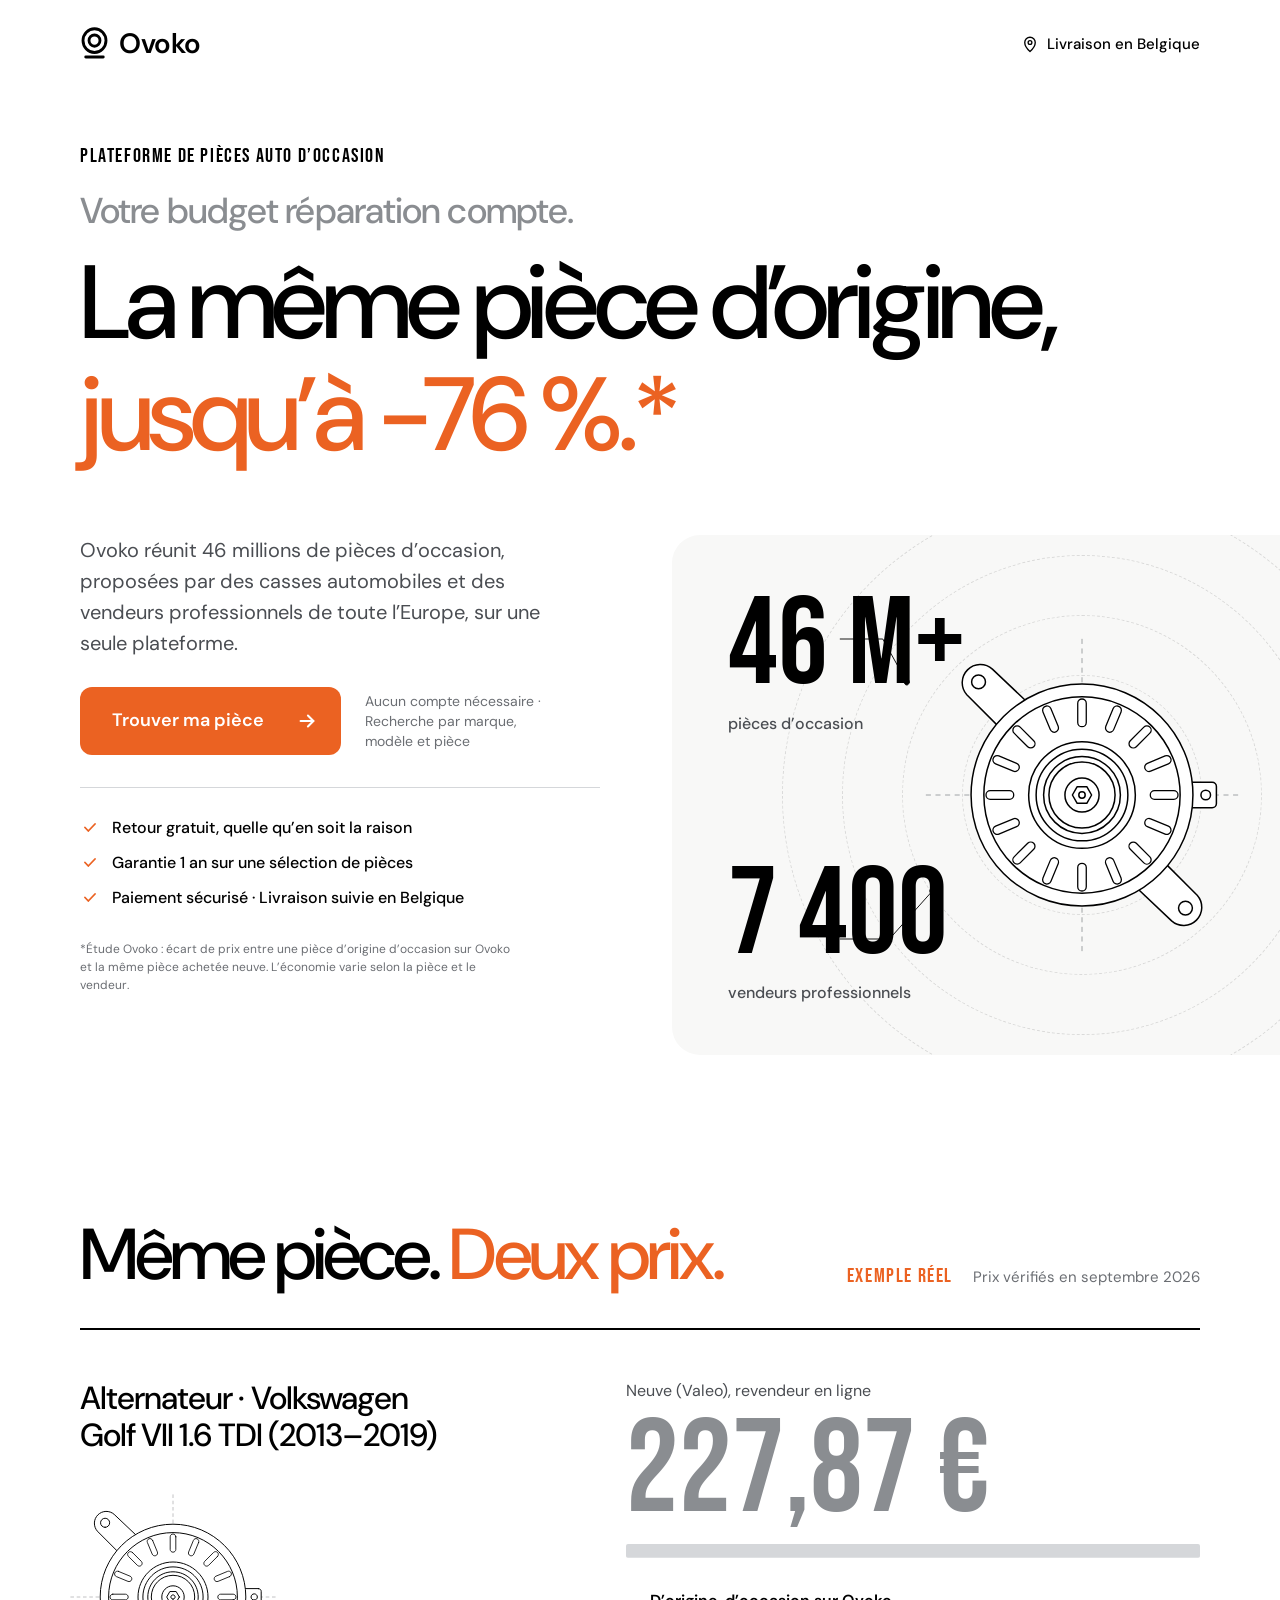
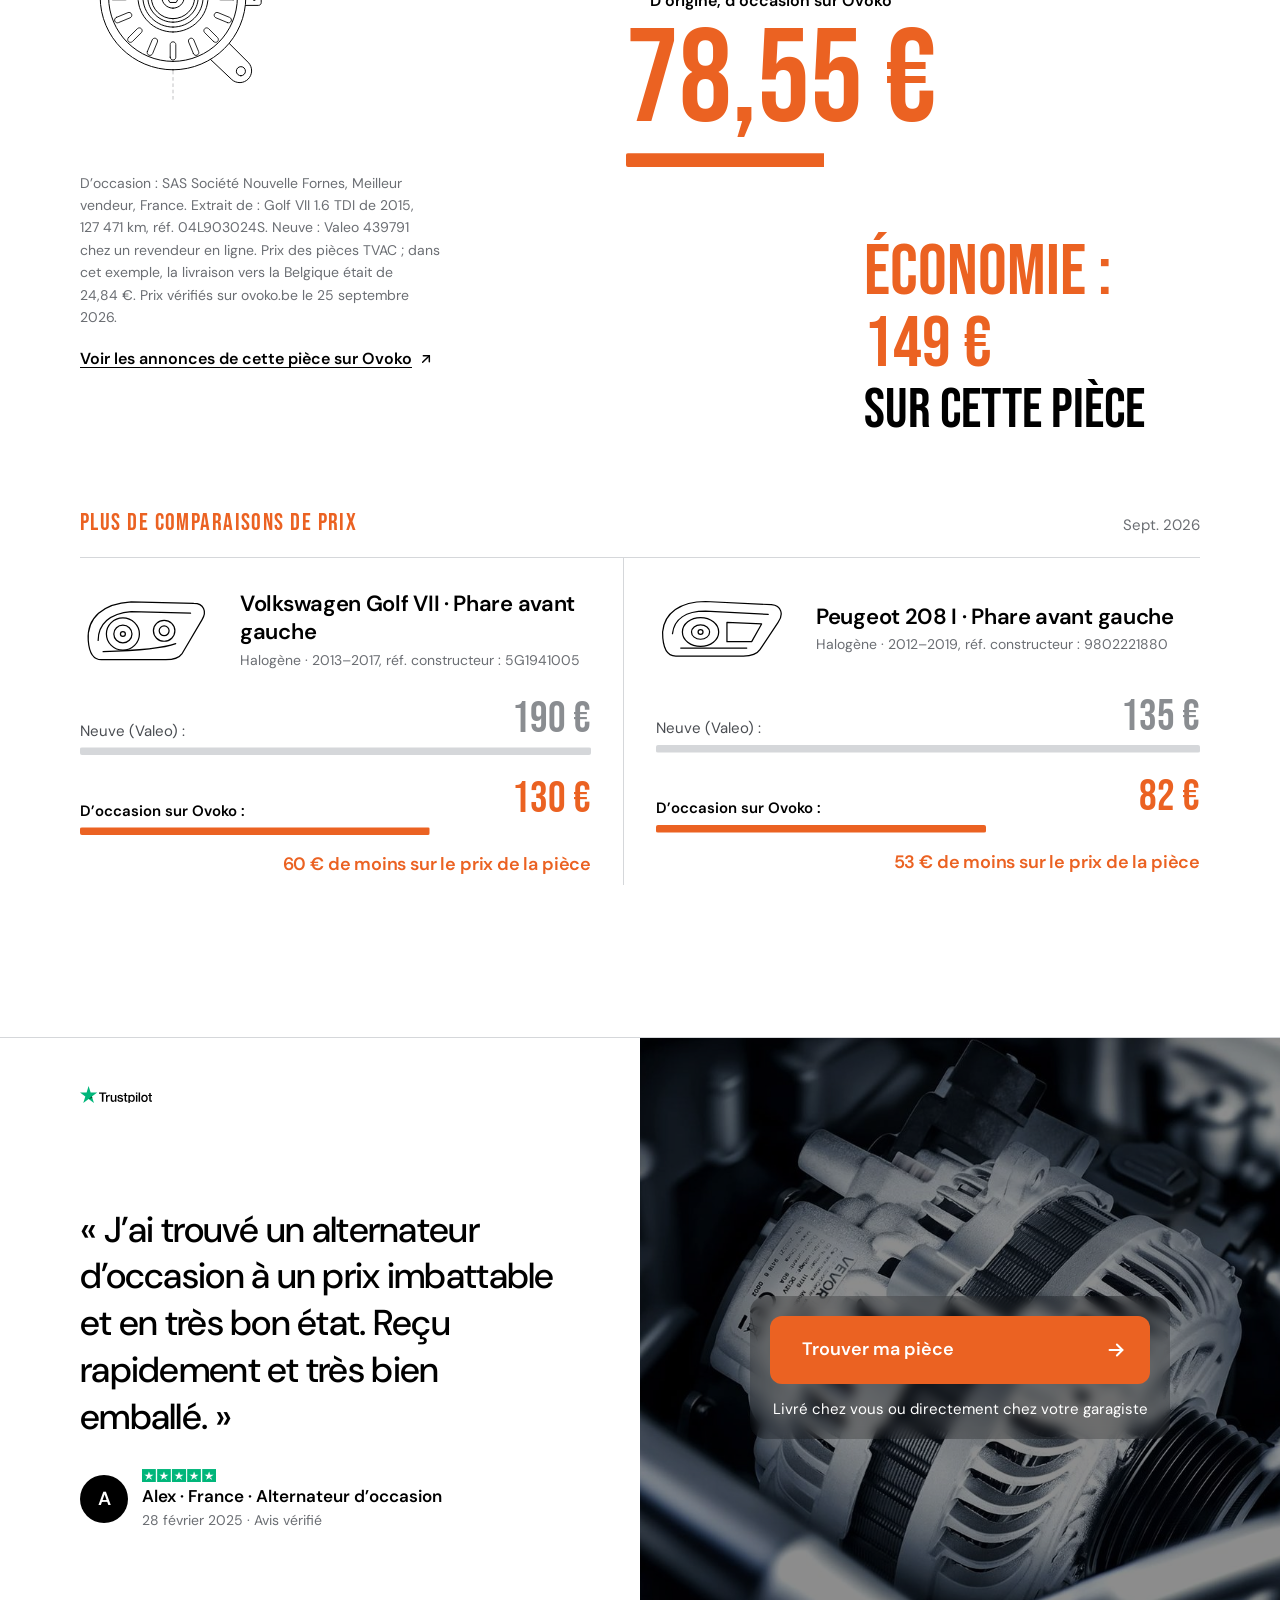
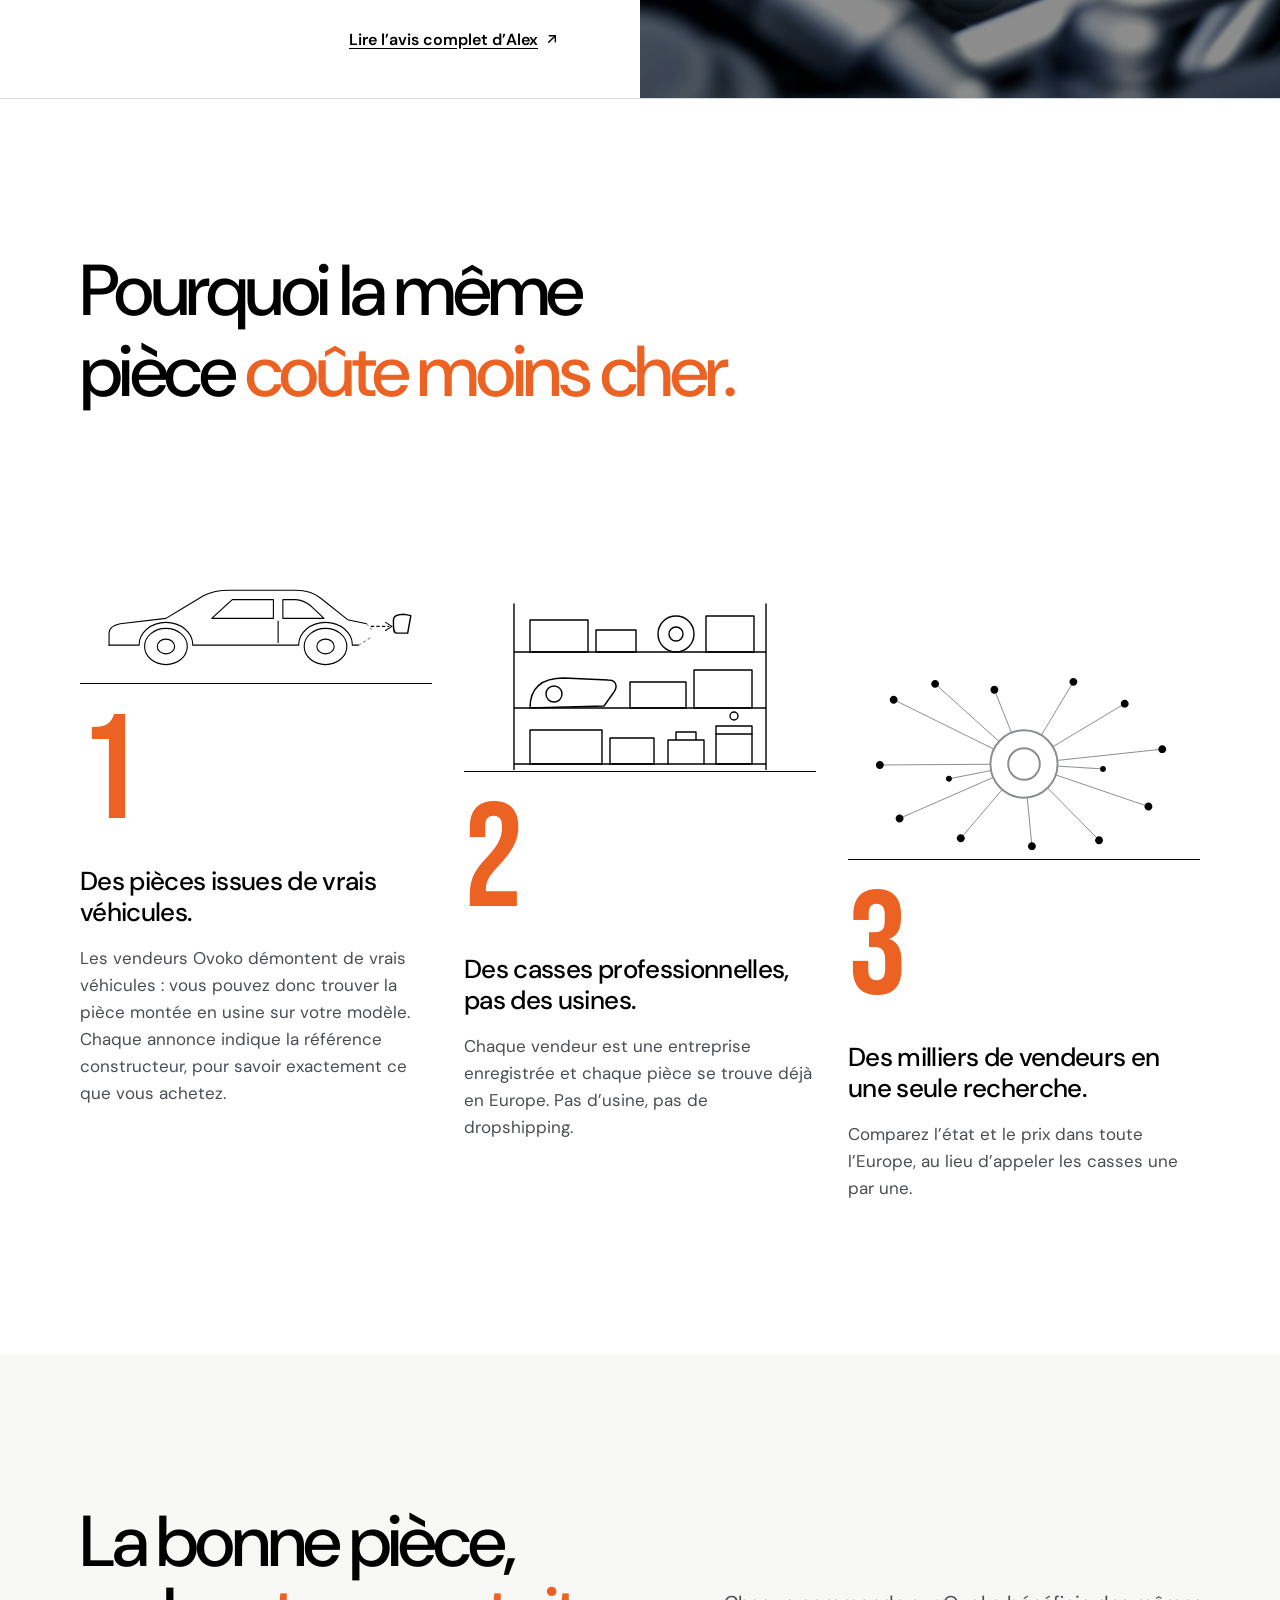
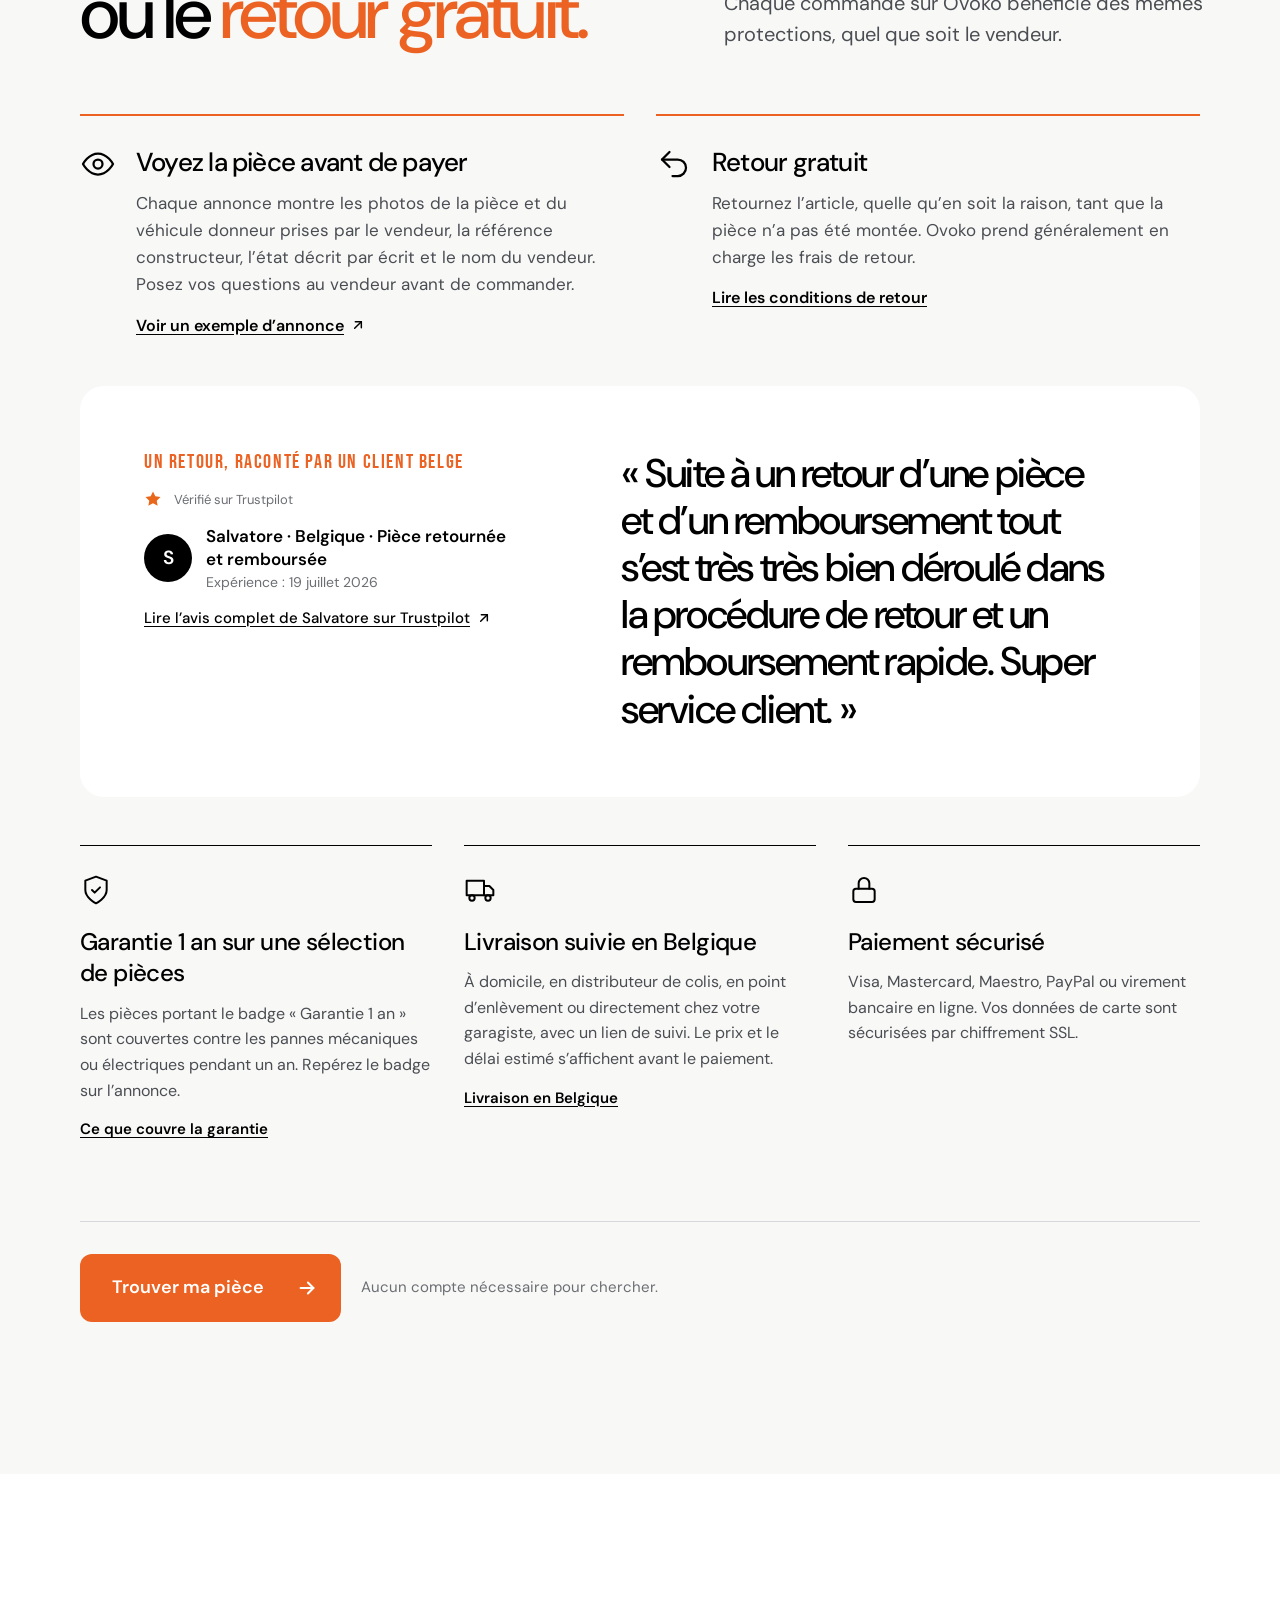
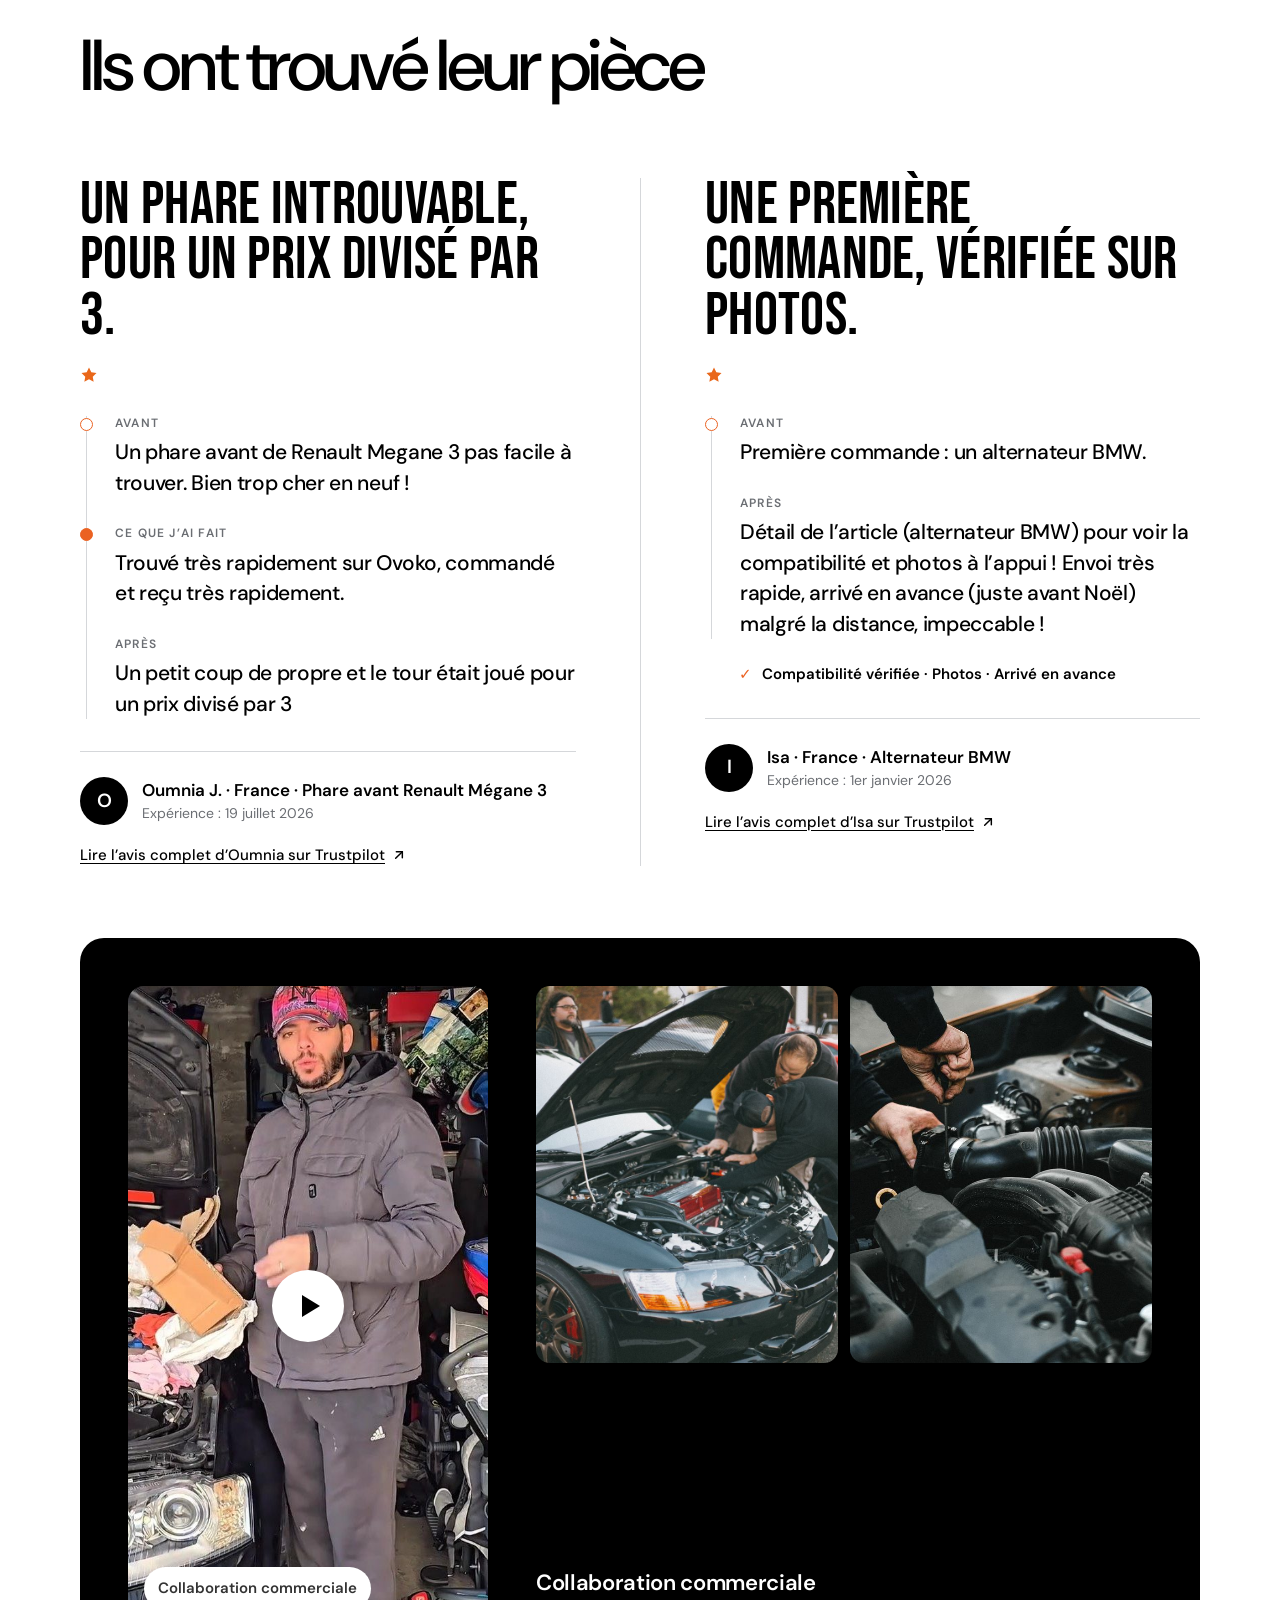
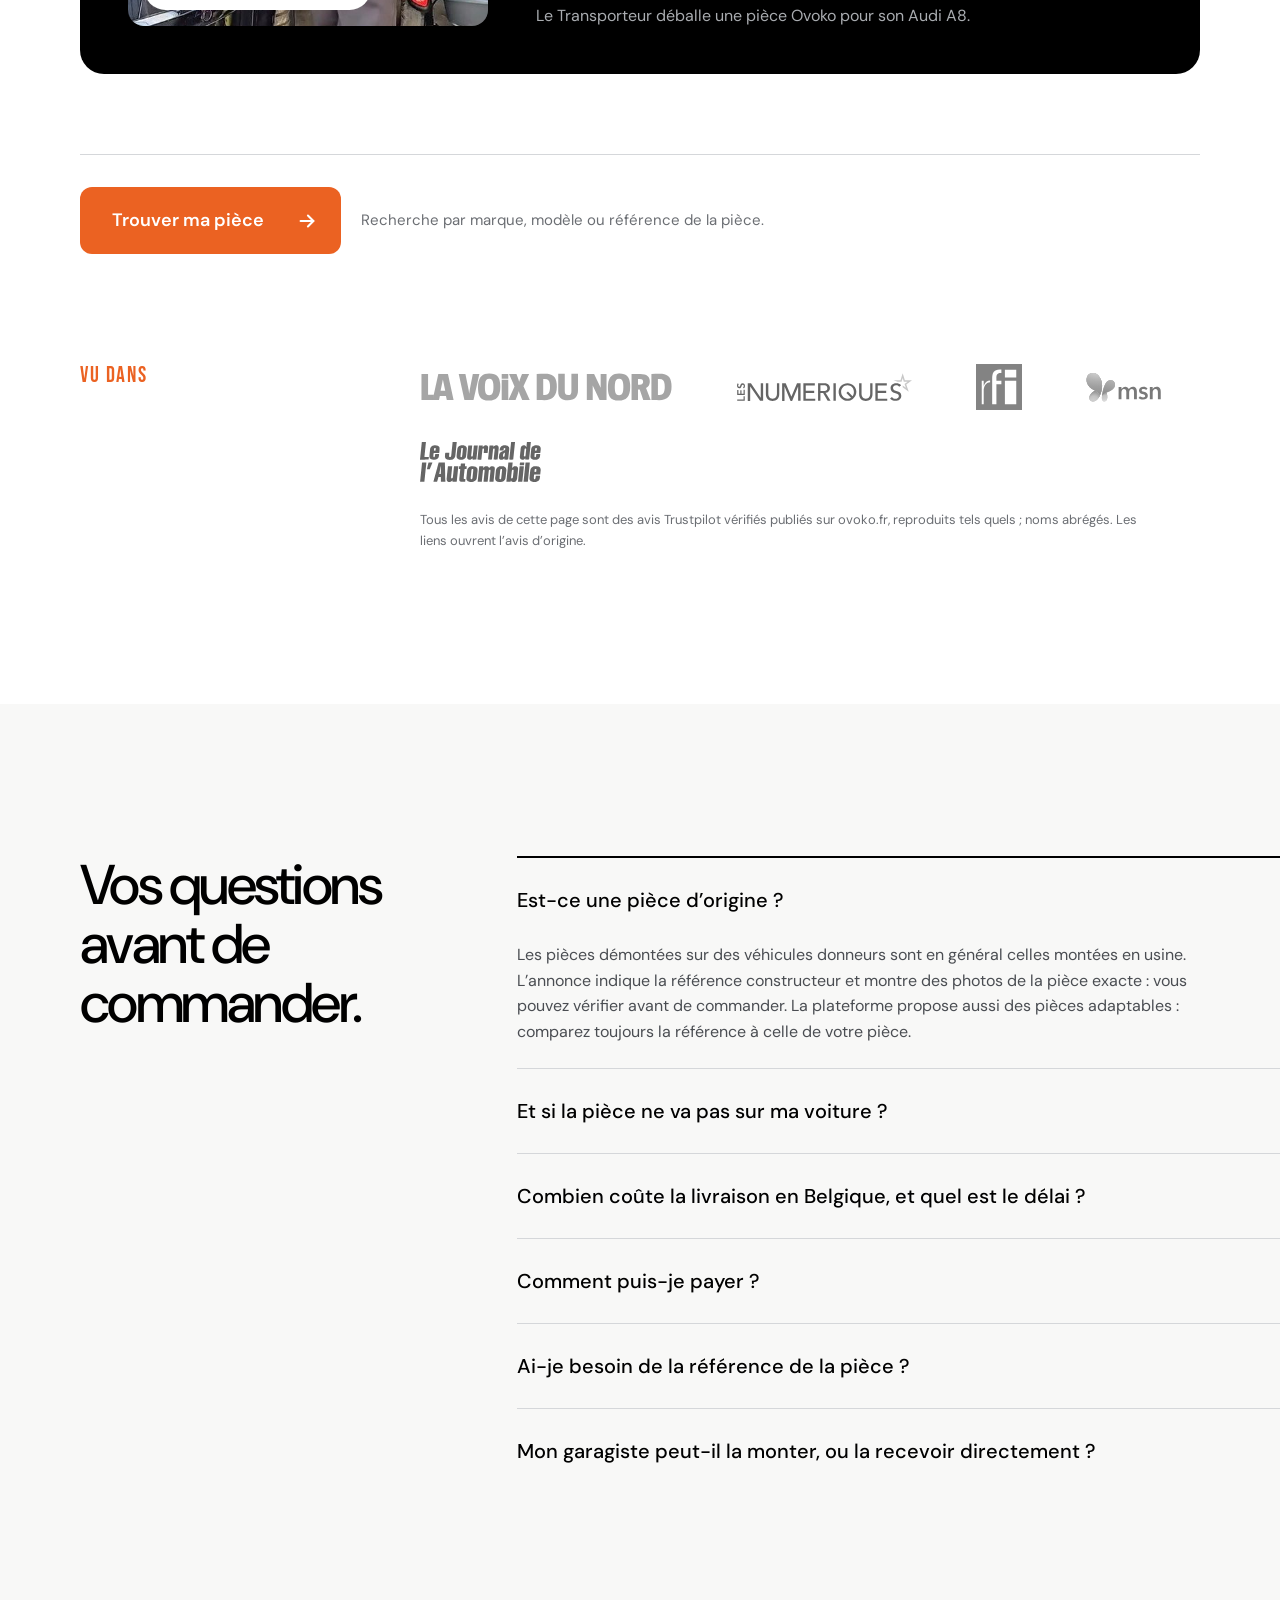
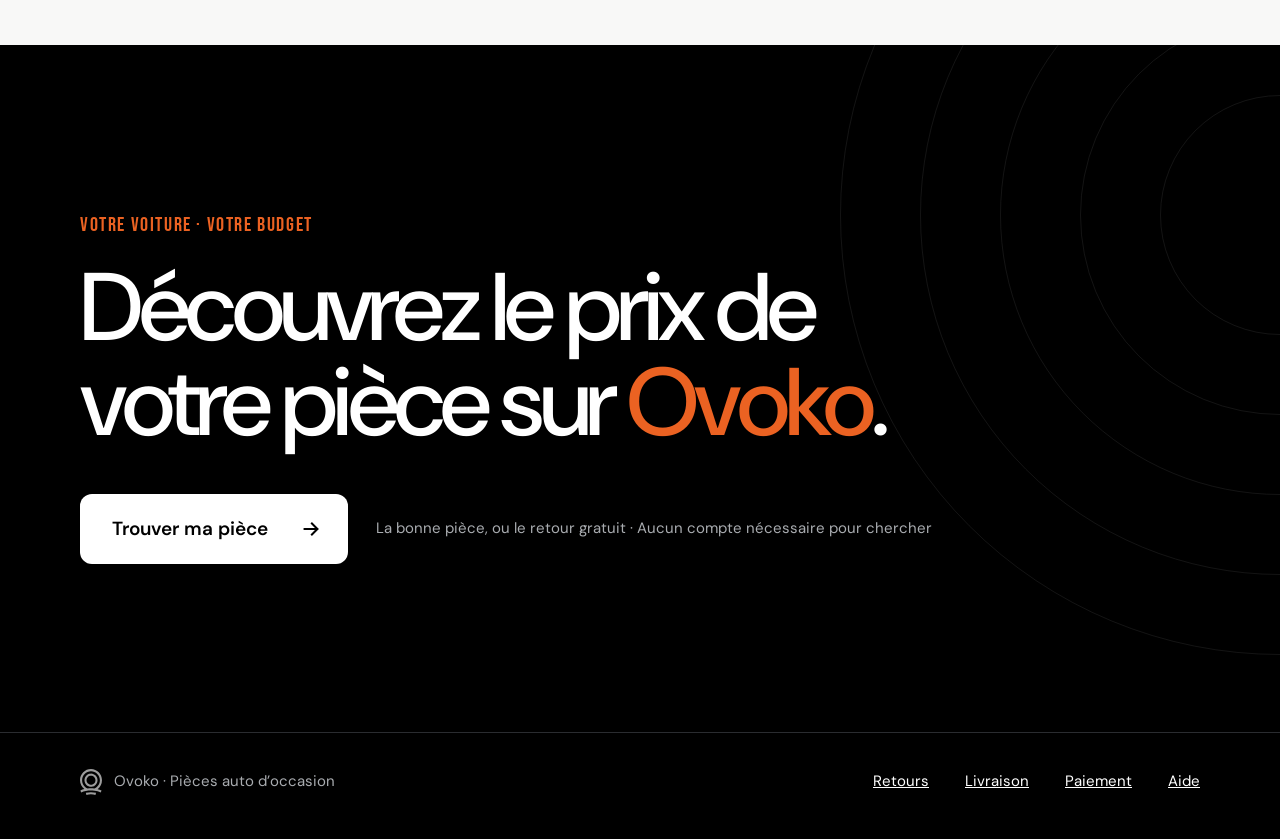
==== simple.html @ e5ce31b1 "Ovoko BE landing page (FR): full + short versions Co-Authored-By: Claude Opus 5.5 <noreply@anthropic" ====
<!doctype html>
<html lang="fr-BE" data-page="simple">
<head>
<meta charset="utf-8">
<meta name="viewport" content="width=device-width, initial-scale=1, viewport-fit=cover">
<title>Pièces auto d’origine d’occasion jusqu’à −76 % | Ovoko Belgique</title>
<meta name="description" content="Ovoko réunit 46 millions de pièces auto d’occasion de 7 400 casses automobiles et vendeurs professionnels européens. Retour gratuit, livraison suivie en Belgique.">
<meta name="robots" content="noindex, follow">
<link rel="canonical" href="https://ovoko-be-landing.vercel.app/simple.html">
<meta name="theme-color" content="#ffffff">
<!-- Open Graph / social -->
<meta property="og:type" content="website">
<meta property="og:site_name" content="Ovoko">
<meta property="og:locale" content="fr_BE">
<meta property="og:url" content="https://ovoko-be-landing.vercel.app/simple.html">
<meta property="og:title" content="La même pièce d’origine, jusqu’à −76 %">
<meta property="og:description" content="46 millions de pièces auto d’occasion de vendeurs professionnels européens. Retour gratuit, livraison suivie en Belgique.">
<meta property="og:image" content="https://ovoko-be-landing.vercel.app/assets/img/og-image.jpg">
<meta property="og:image:width" content="1200">
<meta property="og:image:height" content="630">
<meta property="og:image:alt" content="Ovoko : la même pièce d’origine, jusqu’à −76 %. Alternateur Golf VII à 78,55 € au lieu de 227,87 € neuf.">
<meta name="twitter:card" content="summary_large_image">
<meta name="twitter:title" content="La même pièce d’origine, jusqu’à −76 %">
<meta name="twitter:description" content="46 millions de pièces auto d’occasion de vendeurs professionnels européens. Livraison suivie en Belgique.">
<meta name="twitter:image" content="https://ovoko-be-landing.vercel.app/assets/img/og-image.jpg">
<!-- Icons -->
<link rel="icon" href="favicon.ico" sizes="48x48">
<link rel="icon" href="assets/icons/favicon.svg" type="image/svg+xml">
<link rel="apple-touch-icon" href="assets/icons/apple-touch-icon.png">
<link rel="manifest" href="site.webmanifest">
<script type="application/ld+json">
{"@context":"https://schema.org","@type":"WebPage","name":"Pièces auto d’origine d’occasion jusqu’à −76 % | Ovoko Belgique","description":"Ovoko réunit 46 millions de pièces auto d’occasion de 7 400 casses automobiles et vendeurs professionnels européens. Retour gratuit, livraison suivie en Belgique.","inLanguage":"fr-BE","url":"https://ovoko-be-landing.vercel.app/simple.html","publisher":{"@type":"Organization","name":"Ovoko","url":"https://ovoko.be/fr","logo":"https://ovoko-be-landing.vercel.app/assets/icons/icon-512.png"}}
</script>
<script>
  (function () { try { var h = new URLSearchParams(location.search).get('hero'); document.documentElement.setAttribute('data-hero', h === 'b' ? 'b' : 'a'); } catch (e) {} })();
</script>
<link rel="preconnect" href="https://fonts.googleapis.com">
<link rel="preconnect" href="https://fonts.gstatic.com" crossorigin>
<link href="https://fonts.googleapis.com/css2?family=Bebas+Neue&family=DM+Sans:opsz,wght@9..40,400;9..40,500;9..40,600;9..40,700&display=swap" rel="stylesheet">
<link rel="stylesheet" href="assets/css/style.css">
<link rel="stylesheet" href="assets/css/simple.css">
<!-- Meta Pixel: paste the base code here once the client shares the pixel ID. -->
</head>
<body class="page-simple">

<!-- ================= HERO A · line-illustration variant ================= -->
<header class="hero-a-s" id="top">
  <div class="s-header">
    <div class="s-header__inner container">
      <a class="s-brand" href="https://ovoko.be/fr" aria-label="Ovoko"><img src="assets/simple/mark-black.svg" alt="" width="29" height="34"> Ovoko</a>
      <a class="s-geo" href="https://ovoko.be/fr/livraison"><img src="assets/simple/pin.svg" alt="" width="18" height="18"> Livraison en Belgique</a>
    </div>
  </div>
  <div class="s-hero container">
    <p class="s-label s-hero__eyebrow">Plateforme de pièces auto d’occasion</p>
    <p class="s-hero__pre">Votre budget réparation compte.</p>
    <h1>La même pièce d’origine,<br> <span class="s-or">jusqu’à −76&nbsp;%.*</span></h1>
    <div class="s-hero__grid">
      <div>
        <p class="s-hero__sub">Ovoko réunit 46 millions de pièces d’occasion, proposées par des casses automobiles et des vendeurs professionnels de toute l’Europe, sur une seule plateforme.</p>
        <div class="s-hero__cta">
          <a class="btn-s js-cta" data-cta="hero" href="https://ovoko.be/fr">Trouver ma pièce <img src="assets/simple/arrow-white.svg" alt="" width="22" height="22"></a>
          <p class="s-hero__micro">Aucun compte nécessaire · Recherche par marque, modèle et pièce</p>
        </div>
        <ul class="s-checks">
          <li>Retour gratuit, quelle qu’en soit la raison</li>
          <li>Garantie 1&nbsp;an sur une sélection de pièces</li>
          <li>Paiement sécurisé · Livraison suivie en Belgique</li>
        </ul>
        <p class="s-hero__foot">*Étude Ovoko&nbsp;: écart de prix entre une pièce d’origine d’occasion sur Ovoko et la même pièce achetée neuve. L’économie varie selon la pièce et le vendeur.</p>
      </div>
      <div class="s-panel" data-reveal aria-label="Ovoko en chiffres">
        <div class="s-panel__rings" aria-hidden="true"><i></i><i></i><i></i><i></i></div>
        <img class="s-panel__lines" src="assets/simple/hero-leaders.svg" alt="" width="736" height="520">
        <img class="s-panel__alt" src="assets/simple/hero-alternator.svg" alt="" width="320" height="320">
        <div class="s-panel__stat"><p class="num">46&nbsp;M+</p><p>pièces d’occasion</p></div>
        <div class="s-panel__stat"><p class="num">7&nbsp;400</p><p>vendeurs professionnels</p></div>
      </div>
    </div>
  </div>
</header>

<header class="hero-b" id="top-b">
  <div class="container">
    <div class="hero-b__top">
      <a href="https://ovoko.be/fr" aria-label="Ovoko"><img class="logo" src="assets/icons/logo-white.svg" width="133" height="28" alt="Ovoko"></a>
      <nav class="hero-b__nav" aria-label="Informations">
        <a class="navlink" href="https://ovoko.be/fr/retours-et-garantie">Retours</a>
        <a class="navlink" href="https://ovoko.be/fr/livraison">Livraison</a>
        <a class="navlink" href="https://ovoko.be/fr/paiement">Paiement</a>
        <a class="pill-dark" href="https://ovoko.be/fr/livraison"><img src="assets/icons/dot-orange.svg" alt="" width="8" height="8"> Livraison en Belgique</a>
      </nav>
    </div>
    <div class="hero-b__grid">
      <div class="hero-b__copy">
        <span class="eyebrow-glass">Pièces auto d’occasion</span>
        <h1>La même pièce<br> d’origine,<br> <span class="dim">jusqu’à −76&nbsp;%.*</span></h1>
        <p class="hero-b__sub">Ovoko réunit 46 millions de pièces d’occasion de 7&nbsp;400 casses automobiles et vendeurs professionnels européens, sur une seule plateforme.</p>
        <div class="hero-b__cta">
          <a class="btn-pill js-cta" data-cta="hero-b" href="https://ovoko.be/fr">Trouver ma pièce <span class="arrow"><img src="assets/icons/arrow-white.svg" alt="" width="22" height="22"></span></a>
          <a class="sec" href="#annonces">Voir des annonces réelles</a>
        </div>
        <p class="hero-b__micro">Aucun compte nécessaire. Recherche par marque, modèle et pièce.</p>
      </div>
      <div class="slider" data-slider data-interval="5000">
        <div class="slider__viewport">
          <a class="slide is-active js-cta" data-cta="slide-1" href="https://ovoko.be/fr/les-pieces/fkk6899-04l903024s-volkswagen-golf-vii-generateur-alternateur" id="slide-1" role="tabpanel" aria-label="Alternateur · Golf VII 1.6 TDI">
            <img src="assets/img/hb-slide-1.jpg" alt="Alternateur d’occasion Volkswagen Golf VII 1.6 TDI" width="480" height="500">
            <span class="slide__price"><b>78,55&nbsp;€</b><span>au lieu de 227,87&nbsp;€ neuve</span></span>
            <span class="slide__count">01 / 03</span>
            <span class="slide__bar"><span class="slide__avatar">F</span><span class="slide__meta"><b>Alternateur · Golf VII 1.6 TDI</b><span>Meilleur vendeur · France · 127&nbsp;471&nbsp;km</span></span><span class="slide__view">Voir l’annonce</span></span>
          </a>
          <a class="slide js-cta" data-cta="slide-2" href="https://ovoko.be/fr/chercher?q=9802221880" id="slide-2" role="tabpanel" aria-label="Phare avant · Peugeot 208">
            <img src="assets/img/hb-slide-2.jpg" alt="Phare avant d’occasion Peugeot 208" width="480" height="500">
            <span class="slide__price"><b>101,30&nbsp;€</b><span>au lieu de 134,99&nbsp;€ neuve</span></span>
            <span class="slide__count">02 / 03</span>
            <span class="slide__bar"><span class="slide__avatar">W</span><span class="slide__meta"><b>Phare avant · Peugeot 208</b><span>Meilleur vendeur · France · 170&nbsp;000&nbsp;km</span></span><span class="slide__view">Voir l’annonce</span></span>
          </a>
          <a class="slide js-cta" data-cta="slide-3" href="https://ovoko.be/fr/chercher?q=1611508780" id="slide-3" role="tabpanel" aria-label="Rétroviseur · Peugeot 308">
            <img src="assets/img/hb-slide-3.jpg" alt="Rétroviseur d’occasion Peugeot 308" width="480" height="500">
            <span class="slide__price"><b>103,88&nbsp;€</b><span>au lieu de 714,38&nbsp;€ neuve</span></span>
            <span class="slide__count">03 / 03</span>
            <span class="slide__bar"><span class="slide__avatar">S</span><span class="slide__meta"><b>Rétroviseur · Peugeot 308</b><span>Meilleur vendeur · Pays-Bas · 158&nbsp;015&nbsp;km</span></span><span class="slide__view">Voir l’annonce</span></span>
          </a>
        </div>
        <div class="chips" role="tablist" aria-label="Choisir une pièce">
          <button class="chip" role="tab" aria-selected="true" aria-controls="slide-1">Alternateur</button>
          <button class="chip" role="tab" aria-selected="false" aria-controls="slide-2">Phare avant</button>
          <button class="chip" role="tab" aria-selected="false" aria-controls="slide-3">Rétroviseur</button>
        </div>
        <div class="progress" aria-hidden="true"><i></i></div>
      </div>
    </div>
    <p class="hero-b__foot">*Étude Ovoko&nbsp;: écart de prix entre une pièce d’origine d’occasion sur Ovoko et la même pièce achetée neuve. L’économie varie selon la pièce et le vendeur.</p>
  </div>
</header>

<main id="main">

<!-- ================= Same part, two prices ================= -->
<section class="s-sec" aria-labelledby="price-title" style="padding-top:40px">
  <div class="container">
    <div class="s-price__head">
      <h2 class="s-h2" id="price-title">Même pièce. <span class="s-or">Deux prix.</span></h2>
      <p class="s-price__real"><span class="s-label">Exemple réel</span> Prix vérifiés en septembre 2026</p>
    </div>
    <div class="s-price__grid" data-reveal>
      <div class="s-price__part">
        <h3>Alternateur · Volkswagen Golf&nbsp;VII 1.6&nbsp;TDI (2013–2019)</h3>
        <img class="s-price__illus" src="assets/simple/alternator-small.svg" alt="" width="210" height="210">
        <p class="s-price__fine">D’occasion&nbsp;: SAS Société Nouvelle Fornes, Meilleur vendeur, France. Extrait de&nbsp;: Golf VII 1.6 TDI de 2015, 127&nbsp;471&nbsp;km, réf. 04L903024S. Neuve&nbsp;: Valeo 439791 chez un revendeur en ligne. Prix des pièces TVAC&nbsp;; dans cet exemple, la livraison vers la Belgique était de 24,84&nbsp;€. Prix vérifiés sur ovoko.be le 25 septembre 2026.</p>
        <a class="s-link js-cta" data-cta="price-listings" href="https://ovoko.be/fr/chercher?q=04L903024S">Voir les annonces de cette pièce sur Ovoko <img src="assets/simple/arrow-ne.svg" alt="" width="16" height="16"></a>
      </div>
      <div>
        <div class="s-row s-row--new">
          <p class="s-row__label">Neuve (Valeo), revendeur en ligne</p>
          <p class="num">227,87&nbsp;€</p>
          <div class="s-bar"></div>
        </div>
        <div class="s-row">
          <p class="s-row__label s-row__label--strong"><img src="assets/simple/ovoko-mark-small.svg" alt="" width="16" height="18"> D’origine, d’occasion sur Ovoko</p>
          <p class="num">78,55&nbsp;€</p>
          <div class="s-bar s-bar--used"></div>
        </div>
        <p class="s-save"><b>Économie&nbsp;: 149&nbsp;€</b><span>sur cette pièce</span></p>
      </div>
    </div>

    <div class="s-more__head"><span class="s-label">Plus de comparaisons de prix</span><span>Sept. 2026</span></div>
    <div class="s-cmp" data-mslider>
      <article data-reveal>
        <div class="s-cmp__head"><img src="assets/simple/headlight-golf.svg" alt="" width="132" height="74"><div><h4>Volkswagen Golf VII · Phare avant gauche</h4><p>Halogène · 2013–2017, réf. constructeur&nbsp;: 5G1941005</p></div></div>
        <div>
          <div class="s-cline"><div class="s-cline__top"><span>Neuve (Valeo)&nbsp;:</span><span class="num">190&nbsp;€</span></div><div class="s-bar"></div></div>
          <div class="s-cline s-cline--used"><div class="s-cline__top"><span>D’occasion sur Ovoko&nbsp;:</span><span class="num">130&nbsp;€</span></div><div class="s-bar" style="width:68.4%"></div></div>
          <p class="s-cmp__save">60&nbsp;€ de moins sur le prix de la pièce</p>
        </div>
      </article>
      <article data-reveal>
        <div class="s-cmp__head"><img src="assets/simple/headlight-208.svg" alt="" width="132" height="74"><div><h4>Peugeot 208&nbsp;I · Phare avant gauche</h4><p>Halogène · 2012–2019, réf. constructeur&nbsp;: 9802221880</p></div></div>
        <div>
          <div class="s-cline"><div class="s-cline__top"><span>Neuve (Valeo)&nbsp;:</span><span class="num">135&nbsp;€</span></div><div class="s-bar"></div></div>
          <div class="s-cline s-cline--used"><div class="s-cline__top"><span>D’occasion sur Ovoko&nbsp;:</span><span class="num">82&nbsp;€</span></div><div class="s-bar" style="width:60.7%"></div></div>
          <p class="s-cmp__save">53&nbsp;€ de moins sur le prix de la pièce</p>
        </div>
      </article>
    </div>
  </div>
</section>

<!-- ================= Review band (Alex) ================= -->
<section class="s-band" aria-label="Avis client vérifié">
  <figure class="s-band__review">
    <img class="tp" src="assets/icons/tp-logo.svg" alt="Trustpilot" width="72" height="17">
    <blockquote class="s-band__quote">«&nbsp;J’ai trouvé un alternateur d’occasion à un prix imbattable et en très bon état. Reçu rapidement et très bien emballé.&nbsp;»</blockquote>
    <figcaption class="s-who">
      <span class="s-av">A</span>
      <span class="s-who__meta">
        <img class="stars" src="assets/img/tp-stars.png" alt="5 étoiles sur 5" width="74" height="14">
        <span class="s-who__name">Alex · France · Alternateur d’occasion</span>
        <span class="s-who__date">28 février 2025 · Avis vérifié</span>
      </span>
    </figcaption>
    <a class="s-link" href="https://fr.trustpilot.com/reviews/67ddb43ac8c467424a99ba6d" target="_blank" rel="noopener">Lire l’avis complet d’Alex <img src="assets/simple/arrow-ne.svg" alt="" width="16" height="16"></a>
  </figure>
  <div class="s-band__cta">
    <div class="glass">
      <a class="btn-s js-cta" data-cta="mid" href="https://ovoko.be/fr">Trouver ma pièce <img src="assets/simple/arrow-white.svg" alt="" width="22" height="22"></a>
      <p>Livré chez vous ou directement chez votre garagiste</p>
    </div>
  </div>
</section>

<!-- ================= Why it costs less ================= -->
<section class="s-sec" aria-labelledby="why-title">
  <div class="container">
    <h2 class="s-h2 s-why__title" id="why-title">Pourquoi la même pièce <span class="s-or">coûte moins cher.</span></h2>
    <ol class="s-why__cols" data-mslider style="list-style:none;padding:0;margin:0">
      <li class="s-reason">
        <div class="s-reason__art"><img src="assets/simple/why-car.svg" alt="" width="340" height="145"></div>
        <p class="num">1</p>
        <h3>Des pièces issues de vrais véhicules.</h3>
        <p>Les vendeurs Ovoko démontent de vrais véhicules&nbsp;: vous pouvez donc trouver la pièce montée en usine sur votre modèle. Chaque annonce indique la référence constructeur, pour savoir exactement ce que vous achetez.</p>
      </li>
      <li class="s-reason">
        <div class="s-reason__art"><img src="assets/simple/why-shelves.svg" alt="" width="300" height="180"></div>
        <p class="num">2</p>
        <h3>Des casses professionnelles, pas des usines.</h3>
        <p>Chaque vendeur est une entreprise enregistrée et chaque pièce se trouve déjà en Europe. Pas d’usine, pas de dropshipping.</p>
      </li>
      <li class="s-reason">
        <div class="s-reason__art"><img src="assets/simple/why-network.svg" alt="" width="320" height="190"></div>
        <p class="num">3</p>
        <h3>Des milliers de vendeurs en une seule recherche.</h3>
        <p>Comparez l’état et le prix dans toute l’Europe, au lieu d’appeler les casses une par une.</p>
      </li>
    </ol>
  </div>
</section>

<!-- ================= Fits your car, or free returns ================= -->
<section class="s-sec s-warm" id="annonces" aria-labelledby="fits-title">
  <div class="container">
    <div class="s-fits__head">
      <h2 class="s-h2" id="fits-title">La bonne pièce, ou le <span class="s-or">retour gratuit.</span></h2>
      <p>Chaque commande sur Ovoko bénéficie des mêmes protections, quel que soit le vendeur.</p>
    </div>
    <div class="s-duo" data-mslider>
      <div>
        <img class="ico" src="assets/simple/i-eye.svg" alt="" width="36" height="36">
        <div>
          <h3>Voyez la pièce avant de payer</h3>
          <p>Chaque annonce montre les photos de la pièce et du véhicule donneur prises par le vendeur, la référence constructeur, l’état décrit par écrit et le nom du vendeur. Posez vos questions au vendeur avant de commander.</p>
          <a class="s-link js-cta" data-cta="example-listing" href="https://ovoko.be/fr/les-pieces/fkk6899-04l903024s-volkswagen-golf-vii-generateur-alternateur">Voir un exemple d’annonce <img src="assets/simple/arrow-ne.svg" alt="" width="16" height="16"></a>
        </div>
      </div>
      <div>
        <img class="ico" src="assets/simple/i-return.svg" alt="" width="36" height="36">
        <div>
          <h3>Retour gratuit</h3>
          <p>Retournez l’article, quelle qu’en soit la raison, tant que la pièce n’a pas été montée. Ovoko prend généralement en charge les frais de retour.</p>
          <a class="s-link" href="https://ovoko.be/fr/retours-et-garantie">Lire les conditions de retour</a>
        </div>
      </div>
    </div>
    <figure class="s-bcard">
      <figcaption class="s-bcard__meta">
        <span class="s-label">Un retour, raconté par un client belge</span>
        <span class="s-verified"><img src="assets/simple/star.svg" alt="" width="18" height="18"> Vérifié sur Trustpilot</span>
        <span class="s-who"><span class="s-av">S</span><span class="s-who__meta"><span class="s-who__name">Salvatore · Belgique · Pièce retournée et remboursée</span><span class="s-who__date">Expérience&nbsp;: 19 juillet 2026</span></span></span>
        <a class="s-link s-link--m" href="https://fr.trustpilot.com/reviews/6a781b3e71f900ef16a7fd75" target="_blank" rel="noopener">Lire l’avis complet de Salvatore sur Trustpilot <img src="assets/simple/arrow-ne.svg" alt="" width="15" height="15"></a>
      </figcaption>
      <blockquote class="s-bcard__quote">«&nbsp;Suite à un retour d’une pièce et d’un remboursement tout s’est très très bien déroulé dans la procédure de retour et un remboursement rapide. Super service client.&nbsp;»</blockquote>
    </figure>
    <div class="s-trio" data-mslider>
      <div>
        <img class="ico" src="assets/simple/i-shield.svg" alt="" width="32" height="32">
        <h3>Garantie 1&nbsp;an sur une sélection de pièces</h3>
        <p>Les pièces portant le badge «&nbsp;Garantie 1&nbsp;an&nbsp;» sont couvertes contre les pannes mécaniques ou électriques pendant un an. Repérez le badge sur l’annonce.</p>
        <a class="s-link" href="https://ovoko.be/fr/retours-et-garantie">Ce que couvre la garantie</a>
      </div>
      <div>
        <img class="ico" src="assets/simple/i-truck.svg" alt="" width="32" height="32">
        <h3>Livraison suivie en Belgique</h3>
        <p>À domicile, en distributeur de colis, en point d’enlèvement ou directement chez votre garagiste, avec un lien de suivi. Le prix et le délai estimé s’affichent avant le paiement.</p>
        <a class="s-link" href="https://ovoko.be/fr/livraison">Livraison en Belgique</a>
      </div>
      <div>
        <img class="ico" src="assets/simple/i-lock.svg" alt="" width="32" height="32">
        <h3>Paiement sécurisé</h3>
        <p>Visa, Mastercard, Maestro, PayPal ou virement bancaire en ligne. Vos données de carte sont sécurisées par chiffrement SSL.</p>
      </div>
    </div>
    <div class="s-midcta">
      <a class="btn-s js-cta" data-cta="mid-protect" href="https://ovoko.be/fr">Trouver ma pièce <img src="assets/simple/arrow-white.svg" alt="" width="22" height="22"></a>
      <p>Aucun compte nécessaire pour chercher.</p>
    </div>
  </div>
</section>

<!-- ================= Real customer stories ================= -->
<section class="s-sec" aria-labelledby="stories-title">
  <div class="container">
    <h2 class="s-h2" id="stories-title">Ils ont trouvé leur pièce</h2>
    <div class="s-stories__grid" data-mslider>
      <article class="s-story">
        <h3>Un phare introuvable, pour un prix divisé par 3.</h3>
        <img class="s-story__star" src="assets/simple/star.svg" alt="" width="18" height="18">
        <ol class="s-timeline">
          <li><small>Avant</small><p>Un phare avant de Renault Megane 3 pas facile à trouver. Bien trop cher en neuf&nbsp;!</p></li>
          <li class="is-dark"><small>Ce que j’ai fait</small><p>Trouvé très rapidement sur Ovoko, commandé et reçu très rapidement.</p></li>
          <li class="no-dot"><small>Après</small><p>Un petit coup de propre et le tour était joué pour un prix divisé par 3</p></li>
        </ol>
        <div class="s-story__foot">
          <div class="s-who"><span class="s-av">O</span><span class="s-who__meta"><span class="s-who__name">Oumnia J. · France · Phare avant Renault Mégane 3</span><span class="s-who__date">Expérience&nbsp;: 19 juillet 2026</span></span></div>
          <a class="s-link s-link--m" href="https://fr.trustpilot.com/reviews/6a6f1974ad38a2e9084b153e" target="_blank" rel="noopener">Lire l’avis complet d’Oumnia sur Trustpilot <img src="assets/simple/arrow-ne.svg" alt="" width="15" height="15"></a>
        </div>
      </article>
      <article class="s-story">
        <h3>Une première commande, vérifiée sur photos.</h3>
        <img class="s-story__star" src="assets/simple/star.svg" alt="" width="18" height="18">
        <ol class="s-timeline">
          <li><small>Avant</small><p>Première commande&nbsp;: un alternateur BMW.</p></li>
          <li class="no-dot"><small>Après</small><p>Détail de l’article (alternateur BMW) pour voir la compatibilité et photos à l’appui&nbsp;! Envoi très rapide, arrivé en avance (juste avant Noël) malgré la distance, impeccable&nbsp;!</p></li>
        </ol>
        <p class="s-tags">Compatibilité vérifiée · Photos · Arrivé en avance</p>
        <div class="s-story__foot">
          <div class="s-who"><span class="s-av">I</span><span class="s-who__meta"><span class="s-who__name">Isa · France · Alternateur BMW</span><span class="s-who__date">Expérience&nbsp;: 1er janvier 2026</span></span></div>
          <a class="s-link s-link--m" href="https://fr.trustpilot.com/reviews/6956e10eb4172fb39fc50c69" target="_blank" rel="noopener">Lire l’avis complet d’Isa sur Trustpilot <img src="assets/simple/arrow-ne.svg" alt="" width="15" height="15"></a>
        </div>
      </article>
    </div>

    <div class="s-video">
      <div class="video is-muted" data-video>
        <img class="poster" src="assets/img/video-poster.jpg" alt="" width="528" height="1080" loading="lazy">
        <video src="assets/video/le-transporteur-a8.mp4" playsinline muted preload="none" loop aria-label="Le Transporteur déballe une pièce Ovoko pour son Audi A8"></video>
        <button class="video__play" aria-label="Lire la vidéo"></button>
        <div class="video__bar"><span class="video__label">Collaboration commerciale</span><button class="video__sound" aria-label="Activer le son"><img src="assets/icons/volume.svg" alt="" width="24" height="24"></button></div>
      </div>
      <div class="s-video__side">
        <div class="s-video__photos">
          <img src="assets/img/p-hood.jpg" alt="Deux mécaniciens penchés sur un moteur, capot ouvert" width="720" height="900" loading="lazy">
          <img src="assets/img/p-hands.jpg" alt="Un mécanicien remplace une pièce dans le compartiment moteur" width="1000" height="750" loading="lazy">
        </div>
        <div class="s-video__cap"><b>Collaboration commerciale</b><span>Le Transporteur déballe une pièce Ovoko pour son Audi A8.</span></div>
      </div>
    </div>

    <div class="s-midcta">
      <a class="btn-s js-cta" data-cta="mid-stories" href="https://ovoko.be/fr">Trouver ma pièce <img src="assets/simple/arrow-white.svg" alt="" width="22" height="22"></a>
      <p>Recherche par marque, modèle ou référence de la pièce.</p>
    </div>

    <div class="s-press">
      <p class="s-label">Vu dans</p>
      <div>
        <ul class="press__logos s-press__logos" aria-label="Médias qui ont parlé d’Ovoko">
          <li><img src="assets/press/la-voix-du-nord.svg" alt="La Voix du Nord" width="146" height="17" loading="lazy"></li>
          <li><img src="assets/press/les-numeriques.svg" alt="Les Numériques" width="140" height="24" loading="lazy"></li>
          <li><img src="assets/press/rfi.svg" alt="RFI" width="36" height="36" loading="lazy"></li>
          <li><img src="assets/press/msn.svg" alt="MSN" width="61" height="24" loading="lazy"></li>
          <li><img src="assets/press/journal-auto.svg" alt="Le Journal de l’Automobile" width="96" height="32" loading="lazy"></li>
        </ul>
        <p class="s-press__note">Tous les avis de cette page sont des avis Trustpilot vérifiés publiés sur ovoko.fr, reproduits tels quels&nbsp;; noms abrégés. Les liens ouvrent l’avis d’origine.</p>
      </div>
    </div>
  </div>
</section>

<!-- ================= FAQ ================= -->
<section class="s-sec s-warm s-faq faq" aria-labelledby="faq-title">
  <div class="container s-faq__grid">
    <h2 class="s-h2" id="faq-title">Vos questions avant de commander.</h2>
    <div class="faq__list" data-faq>
      <div class="faq__item is-open">
        <button class="faq__q" aria-expanded="true" aria-controls="faq-1">Est-ce une pièce d’origine&nbsp;? <img class="i-plus" src="assets/icons/plus.svg" alt=""><img class="i-minus" src="assets/icons/minus.svg" alt=""></button>
        <div class="faq__a" id="faq-1"><div><p>Les pièces démontées sur des véhicules donneurs sont en général celles montées en usine. L’annonce indique la référence constructeur et montre des photos de la pièce exacte&nbsp;: vous pouvez vérifier avant de commander. La plateforme propose aussi des pièces adaptables&nbsp;: comparez toujours la référence à celle de votre pièce.</p></div></div>
      </div>
      <div class="faq__item">
        <button class="faq__q" aria-expanded="false" aria-controls="faq-2">Et si la pièce ne va pas sur ma voiture&nbsp;? <img class="i-plus" src="assets/icons/plus.svg" alt=""><img class="i-minus" src="assets/icons/minus.svg" alt=""></button>
        <div class="faq__a" id="faq-2"><div><p>Vous pouvez la retourner, quelle qu’en soit la raison, tant qu’elle n’a pas été montée&nbsp;: Ovoko prend généralement en charge les frais de retour et vous êtes remboursé. Pour éviter un retour, comparez la référence constructeur de l’annonce avec celle de votre pièce et posez vos questions au vendeur avant de commander. <a href="https://ovoko.be/fr/retours-et-garantie">Conditions de retour</a></p></div></div>
      </div>
      <div class="faq__item">
        <button class="faq__q" aria-expanded="false" aria-controls="faq-3">Combien coûte la livraison en Belgique, et quel est le délai&nbsp;? <img class="i-plus" src="assets/icons/plus.svg" alt=""><img class="i-minus" src="assets/icons/minus.svg" alt=""></button>
        <div class="faq__a" id="faq-3"><div><p>Le prix et le délai estimé de livraison s’affichent sur l’annonce et au moment de la commande, avant le paiement. Ils dépendent du pays du vendeur ainsi que du poids et de la taille de la pièce. Chaque envoi est suivi&nbsp;: vous recevez un lien de suivi par e-mail.</p></div></div>
      </div>
      <div class="faq__item">
        <button class="faq__q" aria-expanded="false" aria-controls="faq-4">Comment puis-je payer&nbsp;? <img class="i-plus" src="assets/icons/plus.svg" alt=""><img class="i-minus" src="assets/icons/minus.svg" alt=""></button>
        <div class="faq__a" id="faq-4"><div><p>Par carte (Visa, Visa Electron, Mastercard, Maestro), PayPal ou virement bancaire en ligne. Les options disponibles s’affichent au moment du paiement, et vos données de carte sont sécurisées par chiffrement SSL.</p></div></div>
      </div>
      <div class="faq__item">
        <button class="faq__q" aria-expanded="false" aria-controls="faq-5">Ai-je besoin de la référence de la pièce&nbsp;? <img class="i-plus" src="assets/icons/plus.svg" alt=""><img class="i-minus" src="assets/icons/minus.svg" alt=""></button>
        <div class="faq__a" id="faq-5"><div><p>Non. Recherchez par marque, modèle et nom de la pièce. Si vous avez la référence constructeur, elle affine les résultats et vous permet de vérifier la compatibilité.</p></div></div>
      </div>
      <div class="faq__item">
        <button class="faq__q" aria-expanded="false" aria-controls="faq-6">Mon garagiste peut-il la monter, ou la recevoir directement&nbsp;? <img class="i-plus" src="assets/icons/plus.svg" alt=""><img class="i-minus" src="assets/icons/minus.svg" alt=""></button>
        <div class="faq__a" id="faq-6"><div><p>Oui. Indiquez l’adresse de votre garagiste ou de votre atelier comme adresse de livraison avant de payer&nbsp;: la pièce lui est livrée directement.</p></div></div>
      </div>
    </div>
  </div>
</section>

</main>

<!-- ================= Final CTA + footer ================= -->
<footer class="s-final" id="final">
  <div class="s-final__rings" aria-hidden="true"><i></i><i></i><i></i><i></i><i></i></div>
  <div class="s-final__body container">
    <p class="s-label">Votre voiture · Votre budget</p>
    <h2>Découvrez le prix de votre pièce sur <span class="orange">Ovoko</span>.</h2>
    <div class="s-final__cta">
      <a class="btn-s btn-s--white js-cta" data-cta="final" href="https://ovoko.be/fr">Trouver ma pièce <img src="assets/icons/arrow.svg" alt="" width="22" height="22"></a>
      <p>La bonne pièce, ou le retour gratuit · Aucun compte nécessaire pour chercher</p>
    </div>
  </div>
  <div class="s-footer">
    <div class="s-footer__inner container">
      <p class="s-footer__brand"><img src="assets/icons/favicon.svg" alt="" width="22" height="25"> Ovoko · Pièces auto d’occasion</p>
      <nav aria-label="Pied de page">
        <a href="https://ovoko.be/fr/retours-et-garantie">Retours</a>
        <a href="https://ovoko.be/fr/livraison">Livraison</a>
        <a href="https://ovoko.be/fr/paiement">Paiement</a>
        <a href="https://support.ovoko.com/fr_BE">Aide</a>
      </nav>
    </div>
  </div>
</footer>

<div class="sticky-cta" data-sticky aria-hidden="true">
  <p class="micro">Aucun compte nécessaire</p>
  <a class="btn js-cta" data-cta="sticky" href="https://ovoko.be/fr" tabindex="-1">Trouver ma pièce <img src="assets/icons/arrow-white.svg" alt="" width="22" height="22"></a>
</div>

<script src="assets/js/main.js" defer></script>
</body>
</html>
---- assets/css/style.css ----
/* Ovoko BE — landing page (FR) · hand-coded, no framework
   Breakpoints: mobile < 768 · tablet 768–1199 · desktop ≥ 1200 (design width 1440, content 1200) */

:root {
  --black: #000;
  --white: #fff;
  --orange: #eb6222;
  --bg: #f4f4f5;
  --bg-warm: #f8f8f7;
  --line: #d5d7da;
  --text: #000;
  --text-2: #4a4d52;
  --text-3: #6b6e73;
  --text-h1-muted: #6e757e;
  --price-muted: #8a8d91;
  --thumb-bg: #ededed;
  --radius: 16px;
  --container: 1200px;
  --gutter: 20px;
  --font: "DM Sans", system-ui, -apple-system, "Segoe UI", sans-serif;
  --font-num: "Bebas Neue", "Arial Narrow", sans-serif;
  --metal: url("../img/dither.png"), linear-gradient(90deg, #c5c8cb 0%, #b4bbc1 28%, #f8f8f7 72%, #c5c8cb 100%);
  --diag-light: repeating-linear-gradient(-45deg, transparent 0 34px, rgba(255, 255, 255, 0.55) 34px 35px);
  --diag-dark: repeating-linear-gradient(-45deg, transparent 0 34px, rgba(0, 0, 0, 0.07) 34px 35px);
}
@media (min-width: 768px) { :root { --gutter: 40px; } }

*, *::before, *::after { box-sizing: border-box; }
html { -webkit-text-size-adjust: 100%; scroll-behavior: smooth; }
body {
  margin: 0;
  background: var(--bg);
  color: var(--text);
  font-family: var(--font);
  font-optical-sizing: auto;
  font-size: 16px;
  line-height: 1.5;
  -webkit-font-smoothing: antialiased;
  overflow-x: hidden;
}
img, video { display: block; max-width: 100%; }
a { color: inherit; }
p, h1, h2, h3, h4, ul, figure, blockquote { margin: 0; }
ul { padding: 0; list-style: none; }
button { font: inherit; color: inherit; background: none; border: 0; padding: 0; cursor: pointer; }
:focus-visible { outline: 2px solid var(--orange); outline-offset: 3px; border-radius: 4px; }
.sr-only { position: absolute; width: 1px; height: 1px; overflow: hidden; clip: rect(0 0 0 0); white-space: nowrap; }

.container { width: 100%; max-width: calc(var(--container) + 2 * var(--gutter)); margin: 0 auto; padding: 0 var(--gutter); }
.orange { color: var(--orange); }

/* ---------- type ---------- */
.h2 { font-weight: 500; font-size: 34px; line-height: 1.15; letter-spacing: -0.5px; }
@media (min-width: 768px) { .h2 { font-size: 48px; letter-spacing: -1px; } }
@media (min-width: 1200px) { .h2 { font-size: 56px; line-height: 1.2; } }
.h3 { font-weight: 600; font-size: 24px; line-height: 1.32; letter-spacing: -0.5px; }
@media (min-width: 1200px) { .h3 { font-size: 32px; } }
.body-s { font-size: 14px; line-height: 22.4px; color: var(--text-3); }
.num { font-family: var(--font-num); font-weight: 400; line-height: 1; letter-spacing: 0; }

.tag {
  display: inline-flex; align-items: center; gap: 8px; height: 28px; padding: 0 12px;
  background: var(--white); border-radius: 4px;
  font-family: var(--font-num); font-size: 14px; letter-spacing: 2px; line-height: 1; text-transform: uppercase; color: #000;
}
.tag--dark { background: #d6dbe2; }

.link {
  display: inline-flex; align-items: center; gap: 8px;
  font-weight: 600; font-size: 16px; line-height: 1.4; text-decoration: underline; text-underline-offset: 3px;
}
@media (min-width: 1200px) { .link { font-size: 18px; } }
.link img { width: 22px; height: 22px; flex: none; }
.link--s { font-size: 14px !important; }
.link--s img { width: 16px; height: 16px; }

.btn {
  display: inline-flex; align-items: center; justify-content: space-between; gap: 24px;
  height: 64px; padding: 0 20px; border-radius: 14px;
  background: var(--black); color: var(--white);
  font-weight: 600; font-size: 18px; line-height: 1.4; text-decoration: none;
  transition: transform .15s ease, background-color .15s ease;
}
.btn img { width: 22px; height: 22px; }
.btn:hover { transform: translateY(-1px); }
.btn:active { transform: translateY(0); }
.btn--orange { background: var(--orange); }
.btn--orange:hover { background: #d9561b; }
.btn--light { background: var(--white); color: var(--black); height: 76px; font-size: 20px; }
.btn-wrap { display: flex; flex-direction: column; align-items: center; gap: 8px; }
.btn-wrap .btn { width: 264px; }
.micro { font-size: 14px; line-height: 20.3px; color: var(--text-3); text-align: center; }

/* ---------- hero switch ---------- */
html[data-hero="b"] .hero-a { display: none; }
html:not([data-hero="b"]) .hero-b { display: none; }

/* ---------- Header + Hero A ---------- */
.hero-a {
  position: relative; z-index: 2;
  background: var(--metal); background-size: 4px 4px, 100% 100%;
}
.site-header { position: relative; z-index: 3; }
.site-header__inner { display: flex; align-items: center; justify-content: space-between; height: 64px; }
@media (min-width: 1200px) { .site-header__inner { height: 58px; max-width: 1440px; padding: 0 39px; margin: 0 auto; } }
.logo { display: block; width: 104px; height: auto; }
@media (min-width: 768px) { .logo { width: 133px; } }
.pill-geo {
  display: inline-flex; align-items: center; gap: 8px; height: 36px; padding: 0 8px 0 12px;
  background: var(--white); border-radius: 4px; text-decoration: none;
  font-family: var(--font-num); font-size: 14px; letter-spacing: 2px; line-height: 1; text-transform: uppercase;
}
.pill-geo img { width: 18px; height: 18px; }

.hero-a__body { position: relative; padding-block: 28px 40px; }
.hero-a__copy { display: flex; flex-direction: column; gap: 20px; }
.hero-a h1 { font-weight: 500; font-size: 40px; line-height: 1.1; letter-spacing: -1.2px; color: var(--black); }
.hero-a h1 .muted { color: var(--text-h1-muted); }
.hero-a h1 .ast { color: var(--text-h1-muted); }
.hero-a__sub { font-size: 17px; line-height: 1.5; color: var(--text-2); }
.hero-a__cta { display: flex; flex-direction: column; gap: 12px; margin-top: 4px; }
.hero-a__cta .btn { width: 100%; }
.hero-a__cta .micro { text-align: left; }
.checklist { display: grid; gap: 10px; margin-top: 4px; font-size: 15px; line-height: 20px; }
.checklist li { display: flex; gap: 10px; }
.checklist li::before { content: "✓"; color: var(--orange); font-weight: 700; }
.footnote { font-size: 12px; line-height: 1.45; color: var(--text-3); }
.hero-a__footnote { margin-top: 24px; }

/* floating listing cards (desktop) / swipe strip (mobile+tablet) */
.pcard {
  background: var(--white); border: 1px solid rgba(0, 0, 0, 0.1); border-radius: 16px; padding: 8px;
  box-shadow: 0 6px 16px rgba(0, 0, 0, 0.05);
}
.pcard__img { width: 100%; aspect-ratio: 218 / 141; object-fit: cover; border-radius: 12px; }
.pcard__meta { padding: 10px 8px 6px; }
.pcard__title { font-weight: 700; font-size: 16px; line-height: 1.4; }
.pcard__line { font-size: 13px; line-height: 1.35; color: var(--text-3); margin-top: 4px; }

.strip { display: flex; gap: 12px; overflow-x: auto; scroll-snap-type: x mandatory; scroll-padding-inline: var(--gutter); scrollbar-width: none; margin: 0 calc(-1 * var(--gutter)); padding: 0 var(--gutter); }
.strip::-webkit-scrollbar { display: none; }
.strip > * { scroll-snap-align: start; flex: none; }
.hero-a .strip { margin-top: 24px; }
.hero-a .strip .pcard { width: 224px; }

@media (min-width: 768px) {
  .hero-a__body { padding-block: 40px 48px; }
  .hero-a h1 { font-size: 60px; letter-spacing: -2px; }
  .hero-a__sub { font-size: 19px; }
  .hero-a__cta .btn { width: 264px; }
  .hero-a .strip .pcard { width: 240px; }
}
@media (min-width: 1200px) {
  /* three-column composition: cards live in their own rails, so they can never cover the copy or each other */
  .hero-a__body {
    display: grid; column-gap: clamp(24px, 3vw, 56px); row-gap: 28px;
    grid-template-columns: minmax(0, 1fr) minmax(0, 790px) minmax(0, 1fr);
    grid-template-rows: auto auto auto;
    padding-block: 72px 56px; max-width: 1440px;
  }
  .hero-a__copy { grid-column: 2; grid-row: 1 / 3; width: auto; margin: 0; align-items: center; text-align: center; gap: 20px; align-self: center; }
  .hero-a__copy .tag { margin-bottom: -8px; }
  .hero-a h1 { font-size: clamp(56px, 4.9vw, 72px); }
  .hero-a__sub { max-width: 560px; font-size: 20px; }
  .hero-a__cta { margin-top: 28px; align-items: center; gap: 8px; width: 300px; }
  .hero-a__cta .micro { text-align: center; }
  .hero-a .checklist { display: none; }
  .hero-a__footnote { grid-column: 2; grid-row: 3; max-width: 363px; justify-self: center; margin: 0; text-align: center; }
  .hero-a .strip { display: contents; }
  .hero-a .strip .pcard { position: relative; z-index: 2; margin: 0; }
  .hero-a .strip .pcard .pcard__line { display: none; }
  .hero-a .pcard--208 { grid-column: 1; grid-row: 1; justify-self: end; align-self: start; width: clamp(160px, 13vw, 196px) !important; rotate: -3deg; }
  .hero-a .pcard--alt { grid-column: 1; grid-row: 2 / 4; justify-self: start; align-self: end; width: clamp(220px, 20vw, 300px) !important; padding: 12px; rotate: 2deg; }
  .hero-a .pcard--alt .pcard__img { aspect-ratio: 306 / 199; border-radius: 11px; }
  .hero-a .pcard--alt .pcard__meta { padding: 12px 8px 4px; }
  .hero-a .pcard--alt .pcard__title { font-size: 18px; }
  .hero-a .pcard--alt .pcard__line { display: block; font-size: 13px; margin-top: 6px; }
  .hero-a .pcard--308 { grid-column: 3; grid-row: 1; justify-self: start; align-self: center; width: clamp(170px, 14vw, 214px) !important; rotate: 3deg; }
  .hero-a .pcard--golf { grid-column: 3; grid-row: 2 / 4; justify-self: end; align-self: center; width: clamp(200px, 17vw, 250px) !important; rotate: -2deg; }
  .hero-a .pcard--208 .pcard__title, .hero-a .pcard--308 .pcard__title, .hero-a .pcard--golf .pcard__title { font-size: 13px; }
}
/* listing cards are links: lift on hover, drift gently, follow the pointer a little (desktop) */
a.pcard { display: block; color: inherit; text-decoration: none; transition: box-shadow .3s, border-color .3s; }
a.pcard:hover { border-color: rgba(0, 0, 0, 0.22); }
.pcard__go { display: inline-flex; align-items: center; gap: 4px; margin-top: 6px; font-size: 12px; font-weight: 600; color: var(--orange); }
@media (min-width: 1200px) {
  .hero-a .pcard { translate: calc(var(--mx, 0) * var(--depth, 10px)) calc(var(--my, 0) * var(--depth, 10px)); transition: box-shadow .4s ease, border-color .4s ease; will-change: transform, translate; backface-visibility: hidden; }
  .hero-a .pcard--208 { --depth: 18px; } .hero-a .pcard--alt { --depth: 10px; } .hero-a .pcard--308 { --depth: 16px; } .hero-a .pcard--golf { --depth: 12px; }
  .hero-a .pcard:hover { box-shadow: 0 18px 40px rgba(0, 0, 0, 0.14); }
  @media (prefers-reduced-motion: no-preference) {
    .hero-a .pcard { animation: drift 6s cubic-bezier(.45, 0, .55, 1) infinite alternate; }
    .hero-a .pcard--alt { animation-delay: -2s; } .hero-a .pcard--308 { animation-delay: -4s; } .hero-a .pcard--golf { animation-delay: -5.5s; animation-duration: 8s; }
  }
}
@keyframes drift { from { transform: translate3d(0, 0, 0); } to { transform: translate3d(0, -12px, 0); } }

/* ---------- Header / Hero B (photo + parts slider) ---------- */
.hero-b { position: relative; color: var(--white); background: #111 url("../img/hb-bg.jpg") center / cover no-repeat; overflow: hidden; }
.hero-b::before { content: ""; position: absolute; inset: 0; background: rgba(0, 0, 0, 0.55); }
.hero-b > * { position: relative; }
.hero-b__top { display: flex; align-items: center; justify-content: space-between; height: 72px; }
.hero-b__nav { display: flex; align-items: center; gap: 32px; }
.hero-b__nav a { font-size: 15px; color: rgba(255, 255, 255, 0.9); text-decoration: none; }
.hero-b__nav a:hover { text-decoration: underline; }
.hero-b__nav .navlink { display: none; }
.pill-dark { display: inline-flex; align-items: center; gap: 8px; padding: 10px 18px 10px 16px; border-radius: 999px; background: #000; color: #fff; font-weight: 500; font-size: 14px; }
.pill-dark img { width: 8px; height: 8px; }
.hero-b__grid { display: grid; gap: 32px; padding: 24px 0 40px; }
.hero-b__copy { display: flex; flex-direction: column; gap: 22px; }
.eyebrow-glass { align-self: flex-start; padding: 7px 12px; border-radius: 999px; background: rgba(255, 255, 255, 0.14); border: 1px solid rgba(255, 255, 255, 0.3); font-weight: 600; font-size: 12px; letter-spacing: 0.96px; text-transform: uppercase; }
.hero-b h1 { font-weight: 500; font-size: 44px; line-height: 1.04; letter-spacing: -1px; }
.hero-b h1 .dim { color: rgba(255, 255, 255, 0.62); }
.hero-b__sub { font-size: 17px; line-height: 1.4; color: rgba(255, 255, 255, 0.85); max-width: 520px; }
.hero-b__cta { display: flex; flex-wrap: wrap; align-items: center; gap: 16px 36px; }
.btn-pill { display: inline-flex; align-items: center; gap: 40px; padding: 8px 8px 8px 32px; border-radius: 999px; background: #fff; color: #000; font-weight: 500; font-size: 18px; text-decoration: none; transition: transform .15s ease; }
.btn-pill:hover { transform: translateY(-1px); }
.btn-pill span.arrow { display: grid; place-items: center; width: 48px; height: 48px; border-radius: 999px; background: var(--orange); }
.btn-pill span.arrow img { width: 22px; height: 22px; }
.hero-b__cta .sec { font-weight: 500; font-size: 17px; color: #fff; text-decoration: none; }
.hero-b__cta .sec:hover { text-decoration: underline; }
.hero-b__micro { font-size: 15px; color: rgba(255, 255, 255, 0.72); }
.hero-b__foot { font-size: 12px; color: rgba(255, 255, 255, 0.5); max-width: 560px; padding-bottom: 32px; }

.slider { width: 100%; max-width: 480px; }
.slider__viewport { position: relative; aspect-ratio: 480 / 500; border-radius: 24px; border: 1px solid rgba(255, 255, 255, 0.5); overflow: hidden; background: #ddd; }
.slide { position: absolute; inset: 0; opacity: 0; transition: opacity .9s cubic-bezier(.4, 0, .2, 1); text-decoration: none; color: #fff; will-change: opacity; backface-visibility: hidden; }
.slide.is-active { opacity: 1; z-index: 2; }
.slide.is-prev { opacity: 1; z-index: 1; transition: none; }
.slide > img { width: 100%; height: 100%; object-fit: cover; transform: scale(1.06); transition: transform 6s cubic-bezier(.2, .6, .3, 1); will-change: transform; }
.slide.is-active > img, .slide.is-prev > img { transform: scale(1); }
.slide__price { position: absolute; left: 15px; top: 15px; display: flex; align-items: baseline; gap: 8px; padding: 9px 14px; border-radius: 999px; background: #fff; color: #000; white-space: nowrap; }
.slide__price b { font-size: 18px; }
.slide__price span { font-size: 13px; color: rgba(0, 0, 0, 0.55); }
.slide__count { position: absolute; right: 16px; top: 17px; padding: 8px 12px; border-radius: 999px; background: rgba(20, 20, 20, 0.7); border: 1px solid rgba(255, 255, 255, 0.35); font-weight: 500; font-size: 13px; }
.slide__bar { position: absolute; left: 7px; right: 7px; bottom: 7px; display: flex; align-items: center; gap: 14px; padding: 14px; border-radius: 16px; background: rgba(22, 22, 22, 0.74); border: 1px solid rgba(255, 255, 255, 0.35); }
.slide__avatar { flex: none; display: grid; place-items: center; width: 44px; height: 44px; border-radius: 999px; background: var(--orange); font-weight: 600; font-size: 18px; }
.slide__meta { flex: 1; min-width: 0; display: grid; gap: 3px; }
.slide__meta b { font-weight: 600; font-size: 16px; white-space: nowrap; overflow: hidden; text-overflow: ellipsis; }
.slide__meta span { font-size: 13px; color: rgba(255, 255, 255, 0.72); white-space: nowrap; overflow: hidden; text-overflow: ellipsis; }
.slide__view { flex: none; padding: 7px 12px; border-radius: 999px; border: 1px solid rgba(255, 255, 255, 0.5); font-weight: 500; font-size: 13px; }
.chips { display: flex; flex-wrap: wrap; gap: 10px; margin-top: 20px; }
.chip { padding: 10px 18px; border-radius: 999px; font-weight: 500; font-size: 14px; color: #fff; background: rgba(255, 255, 255, 0.14); border: 1px solid rgba(255, 255, 255, 0.35); backdrop-filter: blur(12px); -webkit-backdrop-filter: blur(12px); transition: background-color .35s ease, color .35s ease, border-color .35s ease; }
.chip[aria-selected="true"] { background: #fff; color: #000; border-color: #fff; }
.progress { position: relative; height: 3px; margin-top: 18px; border-radius: 2px; background: rgba(255, 255, 255, 0.25); overflow: hidden; }
.progress i { position: absolute; left: 0; top: 0; bottom: 0; width: 33.333%; background: var(--orange); border-radius: 2px; transition: transform .7s cubic-bezier(.4, 0, .2, 1); will-change: transform; }

@media (min-width: 768px) {
  .hero-b__nav .navlink { display: inline; }
  .hero-b h1 { font-size: 64px; letter-spacing: -1.4px; }
  .hero-b__sub { font-size: 19px; }
  .slide__meta b { font-size: 18px; }
  .slide__meta span { font-size: 14px; }
}
@media (min-width: 1200px) {
  .hero-b { min-height: 880px; }
  .hero-b__top { height: auto; padding-top: 40px; }
  .hero-b__grid { grid-template-columns: 1fr 480px; gap: 60px; padding: 110px 0 0; }
  .hero-b__copy { gap: 28px; }
  .hero-b h1 { font-size: 76px; letter-spacing: -1.52px; }
  .hero-b__cta { margin-top: 14px; }
  .hero-b__foot { margin-top: 64px; padding-bottom: 28px; }
  .hero-b .container { position: relative; }
}

/* ---------- section rhythm ---------- */
.section { padding: 56px 0; }
@media (min-width: 768px) { .section { padding: 80px 0; } }
@media (min-width: 1200px) { .section { padding: 120px 0; } }
.section__head { text-align: left; margin-bottom: 24px; }
@media (min-width: 1200px) { .section__head { text-align: center; margin-bottom: 48px; } }

/* ---------- Protections + stats ---------- */
.stats { padding-top: 32px; }
.stats__title { margin-bottom: 24px; }
.stats__grid { display: grid; grid-template-columns: repeat(3, 1fr); gap: 8px; }
.stat { display: flex; flex-direction: column; justify-content: space-between; gap: 8px; padding: 14px; background: var(--white); border-radius: var(--radius); min-height: 118px; }
.stat .num { font-size: 40px; }
.stat p:last-child { font-size: 13px; line-height: 1.35; color: var(--text-2); overflow-wrap: break-word; hyphens: manual; }
@media (min-width: 768px) {
  .stats__grid { gap: 12px; }
  .stat { padding: 20px; min-height: 160px; }
  .stat .num { font-size: 56px; }
  .stat p:last-child { font-size: 16px; }
}
@media (min-width: 1200px) {
  .stats { padding: 145px 0 120px; }
  .stats__title { text-align: center; width: 687px; margin: 0 auto 44px; }
  .stats__band { position: relative; }
  .stats__band::before { content: ""; position: absolute; left: 0; right: 0; top: 22px; height: 198px; background: repeating-linear-gradient(to bottom, var(--line) 0 1px, transparent 1px 33px); opacity: .7; }
  .stats__grid { position: relative; width: 800px; margin: 0 auto; gap: 24px; align-items: end; }
  .stat { padding: 20px; }
  .stat .num { font-size: 72px; line-height: 86.5px; }
  .stat p:last-child { font-size: 20px; line-height: 1.5; }
  .stat:nth-child(1) { min-height: 165px; }
  .stat:nth-child(2) { min-height: 200px; }
  .stat:nth-child(3) { min-height: 240px; }
}

/* ---------- Same part, two prices ---------- */
.price { padding-top: 24px; }
.price__title { margin-bottom: 24px; }
.price__card { background: var(--white); border-radius: var(--radius); padding: 20px; display: grid; gap: 20px; }
.price__part { display: flex; justify-content: space-between; align-items: flex-start; gap: 16px; }
.price__part h3 { font-weight: 600; font-size: 20px; line-height: 1.32; letter-spacing: -0.3px; }
.thumb { flex: none; display: grid; place-items: center; width: 102px; height: 74px; border-radius: 6px; background: var(--thumb-bg); }
.thumb img { width: 75px; height: 65px; object-fit: cover; border-radius: 3.5px; }
.price__part .thumb { width: 64px; height: 56px; }
.price__part .thumb img { width: 48px; height: 42px; }
.bars { display: grid; gap: 16px; }
.bar-row { display: grid; gap: 8px; }
.bar { position: relative; height: 72px; border-radius: 12px; overflow: hidden; display: flex; align-items: center; }
.bar .num { font-size: 44px; padding: 0 14px; }
.bar--new { width: 100%; background: var(--line); justify-content: flex-end; }
.bar--new .num { color: var(--price-muted); }
.bar--used { width: var(--used, 34.5%); min-width: 132px; background: #000; }
.bar--used .num { color: var(--bg-warm); white-space: nowrap; }
.bar--save { width: 100%; border: 1px solid var(--line); background: repeating-linear-gradient(-45deg, transparent 0 19px, var(--line) 19px 20px); }
.bar--save .fill { position: absolute; top: -1px; bottom: -1px; right: -1px; left: var(--used, 34.5%); background: var(--orange); border-radius: 12px; display: flex; align-items: center; justify-content: flex-end; }
.bar--save .num { color: var(--bg-warm); font-size: 56px; }
.bar-label { font-weight: 600; font-size: 14px; line-height: 1.4; }
.price__fine { font-size: 14px; line-height: 22.4px; color: var(--text-3); }
.price__links { display: grid; gap: 14px; }
@media (min-width: 768px) {
  .price__card { padding: 24px; }
  .price__part h3 { font-size: 24px; }
  .bar { height: 96px; }
  .bar .num { font-size: 60px; padding: 0 24px; }
  .bar--save .num { font-size: 72px; }
}
@media (min-width: 1200px) {
  .price { padding: 90px 0 0; }
  .price__title { text-align: center; margin-bottom: 32px; }
  .price__card { background: none; padding: 0; border-radius: 0; grid-template-columns: 744px 1fr; gap: 0; border-top: 1px solid var(--line); border-bottom: 1px solid var(--line); }
  .price__bars { padding: 32px 32px 32px 32px; border-right: 1px solid var(--line); }
  .price__side { padding: 32px 32px 32px 32px; display: flex; flex-direction: column; gap: 32px; }
  .price__side .price__part { flex-direction: column; gap: 32px; }
  .price__side .price__part h3 { font-size: 32px; letter-spacing: -0.5px; }
  .price__side .price__part .thumb { width: 102px; height: 74px; }
  .price__side .price__part .thumb img { width: 75px; height: 65px; }
  .price__side .price__links { gap: 20px; margin-top: auto; }
  .bars { gap: 12px; }
  .bar-row { grid-template-columns: 478px 1fr; align-items: end; gap: 32px; }
  .bar-row .bar-label { font-size: 18px; padding-bottom: 12px; border-bottom: 1px dashed var(--line); }
  .bar { height: 132px; }
  .bar .num { font-size: 72px; }
  .bar--new .num { font-size: 70px; }
  .bar--save .num { font-size: 103px; }
  .bar-row:last-child .bar-label { border: 0; }
}
.price__part--desk { display: none !important; }
.price__side { display: grid; gap: 16px; }
@media (min-width: 1200px) {
  .price__part--mobile { display: none !important; }
  .price__part--desk { display: flex !important; }
  .price__side { display: flex; }
}

/* comparisons carousel */
.compare { padding: 40px 0 0; }
.compare__title { font-weight: 500; font-size: 26px; line-height: 1.2; letter-spacing: -0.5px; margin-bottom: 20px; }
.ccard { background: var(--white); border-radius: var(--radius); padding: 20px; display: grid; gap: 20px; }
.ccard__head { display: flex; justify-content: space-between; gap: 12px; }
.ccard__head h4 { font-weight: 700; font-size: 17px; line-height: 1.4; }
.ccard__head p { font-size: 13px; line-height: 1.5; color: var(--text-3); margin-top: 6px; }
.ccard .thumb { width: 64px; height: 52px; }
.ccard .thumb img { width: 50px; height: 40px; }
.crow { display: grid; grid-template-columns: 1fr auto; align-items: center; gap: 12px; }
.cbar { position: relative; height: 44px; border-radius: 8px; display: flex; align-items: center; padding: 0 12px; overflow: hidden; }
.cbar .num { font-size: 32px; }
.cbar--new { width: 100%; background: var(--line); }
.cbar--new .num { color: var(--price-muted); }
.cbar--used { width: var(--used); background: #000; }
.cbar--used .num { color: #fff; }
.cbar--save { width: 100%; padding: 0; border: 1px solid var(--line); background: repeating-linear-gradient(-45deg, transparent 0 13px, var(--line) 13px 14px); }
.cbar--save .fill { position: absolute; top: -1px; bottom: -1px; right: -1px; left: var(--used); background: var(--orange); border-radius: 8px; display: flex; align-items: center; justify-content: flex-end; padding: 0 12px; }
.cbar--save .num { color: #fff; }
.clabel { font-weight: 600; font-size: 13px; line-height: 1.3; text-align: right; max-width: 120px; }
.carousel { position: relative; }
.carousel__track { display: flex; gap: 12px; overflow-x: auto; scroll-snap-type: x mandatory; scrollbar-width: none; }
.carousel__track::-webkit-scrollbar { display: none; }
.carousel__track > * { flex: 0 0 100%; scroll-snap-align: center; }
.pager { display: flex; align-items: center; justify-content: center; gap: 20px; margin-top: 24px; }
.pager__btn { display: grid; place-items: center; width: 56px; height: 56px; border-radius: 12px; background: var(--white); border: 1px solid var(--line); }
.pager__btn img { width: 22px; height: 22px; }
.pager__btn--prev img { transform: rotate(180deg); }
.pager__btn:disabled { opacity: .4; cursor: default; }
.pager__nums { display: flex; gap: 16px; font-weight: 500; font-size: 17px; color: var(--price-muted); }
.pager__nums .is-active { color: #000; }
@media (min-width: 768px) {
  .carousel__track > * { flex-basis: 576px; }
  .clabel { max-width: none; font-size: 14px; }
  .cbar .num { font-size: 40px; }
  .cbar { height: 52px; }
}
@media (min-width: 1200px) {
  .compare { padding: 130px 0 0; }
  .compare__title { text-align: center; font-size: 40px; margin-bottom: 32px; }
  .compare .carousel { width: 576px; margin: 0 auto; }
  .ccard__head h4 { font-size: 20px; max-width: 240px; }
  .ccard__head p { font-size: 14px; }
  .ccard .thumb { width: 102px; height: 74px; }
  .ccard .thumb img { width: 75px; height: 65px; }
  .crow { grid-template-columns: 306px 1fr; gap: 0; align-items: end; }
  .crow .clabel { padding-bottom: 8px; border-bottom: 1px dashed var(--line); align-self: end; }
  .crow:last-child .clabel { border: 0; }
  .pager__btn { width: 64px; height: 64px; }
}

/* ---------- Review band (Alex) + mid CTA ---------- */
.band { margin-top: 56px; padding: 28px 0; background: var(--diag-light), var(--metal); background-size: auto, 4px 4px, 100% 100%; }
.band__card { display: grid; gap: 16px; }
.band__review { background: var(--white); border-radius: var(--radius); padding: 24px; display: flex; flex-direction: column; gap: 20px; }
.band__review .tp { width: 95px; height: 22px; }
.band__quote { font-weight: 500; font-size: 22px; line-height: 1.36; letter-spacing: -0.3px; }
.who { display: flex; align-items: center; gap: 12px; }
.avatar { flex: none; display: grid; place-items: center; width: 44px; height: 44px; border-radius: 999px; background: var(--bg-warm); font-weight: 600; font-size: 18px; }
.who__meta { display: grid; gap: 3px; }
.who__meta .stars { width: 74px; height: auto; }
.who__name { font-weight: 600; font-size: 15px; line-height: 1.4; color: rgba(0, 0, 0, 0.8); }
.who__date { font-size: 13px; line-height: 1.5; color: var(--text-3); }
.band__cta { position: relative; border-radius: var(--radius); overflow: hidden; min-height: 300px; display: flex; align-items: center; padding: 20px; background: #222 url("../img/band-alternator.jpg") center / cover; }
.band__cta::before { content: ""; position: absolute; inset: 0; background: rgba(0, 0, 0, 0.4); }
.glass { position: relative; width: 100%; padding: 20px; border-radius: var(--radius); background: rgba(0, 0, 0, 0.22); backdrop-filter: blur(6px); -webkit-backdrop-filter: blur(6px); display: grid; gap: 16px; }
.glass .btn { width: 100%; }
.glass p { font-size: 15px; line-height: 1.3; color: #fff; text-align: center; }
@media (min-width: 768px) {
  .band { padding: 40px 0; }
  .band__review { padding: 32px; }
  .band__quote { font-size: 28px; }
  .band__cta { min-height: 360px; padding: 40px 80px; }
}
@media (min-width: 1200px) {
  .band { margin-top: 128px; padding: 40px 0; }
  .band__card { grid-template-columns: 640px 1fr; gap: 0; padding: 12px; background: #fff; border-radius: 24px; min-height: 662px; }
  .band__review { position: relative; padding: 28px 40px; justify-content: center; }
  .band__review .tp { position: absolute; left: 40px; top: 28px; }
  .band__quote { font-size: 32px; line-height: 1.32; letter-spacing: -0.5px; max-width: 558px; }
  .band__review .who { margin-top: 12px; }
  .avatar { width: 52px; height: 52px; font-size: 20px; }
  .who__name { font-size: 18px; }
  .who__date { font-size: 14px; }
  .band__review .link { position: absolute; left: 380px; bottom: 40px; }
  .band__cta { border-radius: var(--radius); }
}

/* ---------- Why it costs less ---------- */
.why__lead { display: grid; gap: 16px; margin-bottom: 8px; }
.company { font-weight: 500; font-size: 14px; line-height: 1.55; color: var(--text-2); padding-top: 16px; border-top: 1px solid var(--line); }
.reasons { display: flex; gap: 12px; overflow-x: auto; scroll-snap-type: x mandatory; scroll-padding-inline: var(--gutter); scrollbar-width: none; margin: 24px calc(-1 * var(--gutter)) 0; padding: 0 var(--gutter) 8px; }
.reasons::-webkit-scrollbar { display: none; }
.reason { flex: 0 0 292px; scroll-snap-align: start; background: var(--white); border-radius: var(--radius); padding: 16px; display: flex; flex-direction: column; gap: 16px; }
.reason img { width: 100%; aspect-ratio: 260 / 150; object-fit: cover; border-radius: 10px; }
.reason h3 { font-weight: 600; font-size: 19px; line-height: 1.3; letter-spacing: -0.2px; }
.reason p { font-size: 14px; line-height: 1.6; color: var(--text-3); margin-top: 8px; }
.why .company--after { margin-top: 24px; }
.why .company--lead { display: none; }
@media (min-width: 768px) { .reason { flex-basis: 330px; } .reason h3 { font-size: 24px; } .reason img { aspect-ratio: 298 / 170; } }
@media (min-width: 1200px) {
  .why { padding: 160px 0 120px; }
  .why__grid { display: grid; grid-template-columns: 412px 634px; justify-content: space-between; padding: 0 48px; }
  .why__lead { align-content: start; gap: 24px; }
  .why .company--lead { display: block; width: 360px; }
  .why .company--after { display: none; }
  .reasons { display: grid; gap: 48px; margin: 166px 0 0; padding: 0; overflow: visible; }
  .reason { background: none; padding: 20px 0 0; border-radius: 0; border-top: 1px dashed var(--line); flex-direction: row; gap: 16px; }
  .reason img { flex: none; width: 134px; height: 100px; aspect-ratio: auto; border-radius: 8px; }
  .reason h3 { font-size: 32px; line-height: 1.32; letter-spacing: -0.5px; }
  .reason p { margin-top: 13px; line-height: 22.4px; }
}

/* ---------- You see the exact part ---------- */
.exact { padding: 28px 0; background: var(--diag-dark), var(--bg-warm); border-top: 1px solid var(--line); border-bottom: 1px solid var(--line); }
.exact__card { position: relative; background: #000; color: #fff; border-radius: 24px; overflow: hidden; padding: 16px 0 28px; }
.exact__photo { position: relative; margin: 0 16px; border-radius: 16px; overflow: hidden; aspect-ratio: 334 / 190; }
.exact__photo img { width: 100%; height: 100%; object-fit: cover; }
.exact__photo::after { content: ""; position: absolute; inset: 0; background: rgba(0, 0, 0, 0.2); }
.exact__copy { padding: 20px 16px 0; display: grid; gap: 14px; }
.exact__copy h2 { font-weight: 500; font-size: 30px; line-height: 1.2; letter-spacing: -0.6px; }
.exact__copy p { font-size: 15px; line-height: 1.5; color: rgba(255, 255, 255, 0.7); }
.exact__copy a { font-weight: 500; font-size: 16px; color: #fff; }
.marquee { margin-top: 20px; display: grid; gap: 20px; }
.marquee__row { display: flex; gap: 12px; overflow-x: auto; scroll-snap-type: x mandatory; scroll-padding-inline: 16px; scrollbar-width: none; padding: 0 16px; }
.marquee__row::-webkit-scrollbar { display: none; }
.marquee__row + .marquee__row { display: none; }
.lcard { flex: 0 0 292px; scroll-snap-align: start; background: #fff; color: #000; border-radius: 16px; padding: 16px; display: flex; flex-direction: column; gap: 14px; text-decoration: none; }
.lcard__top { display: flex; justify-content: space-between; gap: 12px; }
.lcard__top h3 { font-weight: 700; font-size: 16px; line-height: 1.4; }
.lcard__top p { font-size: 13px; line-height: 1.4; color: var(--text-3); margin-top: 6px; }
.lcard .thumb { width: 72px; height: 64px; }
.lcard .thumb img { width: 60px; height: 52px; }
.lcard hr { width: 100%; height: 1px; border: 0; margin: 0; background: var(--line); }
.lcard__seller { display: flex; justify-content: space-between; align-items: center; gap: 8px; font-size: 13px; }
.lcard__seller b { display: block; font-weight: 600; color: rgba(0, 0, 0, 0.8); }
.lcard__seller span { color: var(--text-3); }
.lcard__price { color: var(--text-3); white-space: nowrap; }
@media (min-width: 768px) {
  .exact { padding: 40px 0; }
  .exact__copy { padding: 24px 24px 0; }
  .exact__copy h2 { font-size: 40px; }
  .exact__photo { margin: 0 16px; aspect-ratio: 16 / 7; }
  .lcard { flex-basis: 330px; }
}
@media (min-width: 1200px) {
  .exact { padding: 40px 0; }
  .exact__card { height: 918px; padding: 0; }
  .exact__photo { position: absolute; left: 0; right: 0; top: 0; margin: 0; height: 450px; aspect-ratio: auto; border-radius: 0; }
  .exact__photo::before { content: ""; position: absolute; left: 0; right: 0; top: 125px; height: 396px; background: linear-gradient(to bottom, rgba(0, 0, 0, 0), #000 42%); z-index: 1; }
  .exact__copy { position: relative; z-index: 2; display: grid; grid-template-columns: 470px 503px; justify-content: space-between; padding: 193px 40px 0; gap: 0 20px; }
  .exact__copy h2 { font-size: 56px; letter-spacing: -1px; grid-row: 1 / 3; }
  .exact__copy p { font-size: 18px; line-height: 1.4; padding-top: 51px; }
  .exact__copy a { align-self: start; margin-top: 14px; grid-column: 2; }
  .marquee { position: relative; z-index: 2; margin-top: 30px; gap: 20px; overflow: hidden; }
  .marquee::before, .marquee::after { content: ""; position: absolute; top: 0; bottom: 0; width: 81px; z-index: 3; pointer-events: none; }
  .marquee::before { left: 0; background: linear-gradient(90deg, rgba(0, 0, 0, 0.6), rgba(0, 0, 0, 0)); }
  .marquee::after { right: 0; background: url("../img/exact-fade.png") right / 100% 100% no-repeat; }
  .marquee__row, .marquee__row + .marquee__row { display: flex; width: max-content; overflow: visible; padding: 0; gap: 20px; animation: marquee 60s linear infinite; }
  .marquee__row--rev { animation-direction: reverse; animation-duration: 70s; }
  .marquee:hover .marquee__row { animation-play-state: paused; }
  .lcard { flex-basis: 540px; padding: 20px; gap: 20px; }
  .lcard__top h3 { font-size: 20px; line-height: 1.5; max-width: 230px; }
  .lcard__top p { font-size: 14px; margin-top: 8px; }
  .lcard .thumb { width: 125px; height: 91px; }
  .lcard .thumb img { width: 75px; height: 65px; }
  .lcard__seller { font-size: 14px; }
}
@keyframes marquee { from { transform: translateX(0); } to { transform: translateX(-50%); } }
@media (prefers-reduced-motion: reduce) { .marquee__row { animation: none !important; } }

/* ---------- Fits your car, or free returns ---------- */
.fits__head { display: grid; gap: 14px; margin-bottom: 8px; }
.fits__head p { max-width: 360px; }
.protect { display: grid; }
.protect li { display: grid; grid-template-columns: 40px 1fr; gap: 0 16px; padding: 24px 0; border-top: 1px dashed var(--line); }
.protect li:last-child { padding-bottom: 0; }
.protect img.ico { width: 40px; height: 40px; }
.protect h3 { font-weight: 400; font-size: 24px; line-height: 1.32; letter-spacing: -0.5px; }
.protect .body-s { margin-top: 10px; }
.protect .link { margin-top: 14px; }
.protect > li > div { min-width: 0; }
@media (max-width: 767px) { .protect li { grid-template-columns: 1fr; gap: 12px; } }
@media (min-width: 1200px) {
  .fits { padding: 150px 0 120px; }
  .fits__grid { display: grid; grid-template-columns: 422px 634px; justify-content: space-between; padding: 0 48px; }
  .fits__head { align-content: start; gap: 20px; }
  .protect { gap: 48px; }
  .protect li { grid-template-columns: 50px 468px; gap: 0 32px; padding: 20px 0 0; }
  .protect img.ico { width: 50px; height: 50px; }
  .protect h3 { font-size: 32px; }
  .protect .body-s { margin-top: 12px; }
  .protect .link { margin-top: 20px; }
}

/* ---------- Real customer stories ---------- */
.stories__title { margin-bottom: 20px; }
.video { position: relative; width: 100%; aspect-ratio: 9 / 16; border-radius: var(--radius); overflow: hidden; background: #111; }
.video video, .video img.poster { position: absolute; inset: 0; width: 100%; height: 100%; object-fit: cover; }
.video__play { position: absolute; left: 50%; top: 50%; width: 72px; height: 72px; margin: -36px 0 0 -36px; border-radius: 999px; background: #fff; display: grid; place-items: center; box-shadow: 0 6px 24px rgba(0, 0, 0, 0.25); }
.video__play::before { content: ""; margin-left: 5px; border-style: solid; border-width: 11px 0 11px 18px; border-color: transparent transparent transparent #000; }
.video__bar { position: absolute; left: 16px; right: 16px; bottom: 16px; display: flex; align-items: center; justify-content: space-between; pointer-events: none; }
.video__label { padding: 10px 14px; border-radius: 999px; background: #fff; font-weight: 600; font-size: 15px; color: rgba(0, 0, 0, 0.8); }
.video__sound { pointer-events: auto; display: grid; place-items: center; width: 48px; height: 48px; border-radius: 999px; background: #fff; }
.video__sound img { width: 24px; height: 24px; }
.video.is-playing .video__play, .video.is-playing img.poster { display: none; }
.video:not(.is-playing) .video__sound { display: none; }
.video.is-muted .video__sound { opacity: .7; }

.rcard { background: #fff; border-radius: var(--radius); padding: 20px; display: flex; flex-direction: column; gap: 16px; }
.rcard .who .avatar { width: 44px; height: 44px; }
.rcard__text { font-size: 16px; line-height: 1.5; }
.av-peach { background: #fce8e0 !important; }
.av-lemon { background: #fcfae0 !important; }
.av-grey { background: #ededed !important; }

.dots { display: flex; justify-content: center; gap: 6px; margin-top: 16px; }
.dots button { width: 6px; height: 6px; border-radius: 3px; background: #c9ccd1; transition: width .2s ease, background-color .2s ease; }
.dots button[aria-current="true"] { width: 18px; background: #000; }

/* simplified: one video + four short reviews, each tagged with the claim it proves */
.stories__layout { display: grid; gap: 20px; margin-top: 8px; }
.stories__list { display: grid; gap: 12px; }
.rcard { justify-content: space-between; }
.rcard .rtag { align-self: flex-start; padding: 6px 12px; border-radius: 999px; background: #fdeee6; color: #c44a12; font-weight: 600; font-size: 13px; line-height: 1.2; }
.rcard__text { flex: 1; }
.rcard .link { margin-top: -4px; }
.video--m { max-width: 340px; margin: 0 auto; }

.press { margin-top: 40px; display: grid; justify-items: center; gap: 18px; text-align: center; }
.press__label { font-family: var(--font-num); font-size: 15px; letter-spacing: 2px; text-transform: uppercase; color: #737373; }
.press__logos { display: flex; flex-wrap: wrap; justify-content: center; align-items: center; gap: 22px 36px; list-style: none; margin: 0; padding: 0; }
.press__logos img { display: block; height: 22px; width: auto; }
.press__logos li:nth-child(3) img { height: 34px; }
.press__logos li:nth-child(5) img { height: 30px; }
.press__note { font-size: 13px; color: #737373; }
@media (hover: hover) {
  .press__logos img { filter: grayscale(1); opacity: .6; transition: filter .3s ease, opacity .3s ease; }
  .press__logos li:hover img { filter: none; opacity: 1; }
}
@media (min-width: 768px) {
  .stories__layout { gap: 24px; }
  .video--m { max-width: 320px; }
  .stories__list { grid-template-columns: 1fr 1fr; gap: 16px; }
  .rcard__text { font-size: 17px; }
  .press__logos { gap: 28px 48px; }
  .press__logos img { height: 26px; }
  .press__logos li:nth-child(3) img { height: 40px; }
  .press__logos li:nth-child(5) img { height: 36px; }
}
@media (min-width: 1200px) {
  .stories { padding: 150px 0 40px; }
  .stories__title { text-align: center; margin-bottom: 56px; }
  .stories__layout { grid-template-columns: 340px 1fr; gap: 24px; max-width: 1110px; margin: 0 auto; }
  .stories__list { gap: 20px; }
  .rcard { padding: 24px; gap: 18px; }
  .rcard .who .avatar { width: 48px; height: 48px; font-size: 18px; }
  .rcard .who__name { font-size: 16px; }
  .rcard .who__date { font-size: 14px; }
  .rcard__text { font-size: 19px; line-height: 1.45; }
  .press { margin-top: 88px; gap: 24px; }
  .press__logos { gap: 32px 64px; }
  .press__logos img { height: 30px; }
  .press__logos li:nth-child(3) img { height: 46px; }
  .press__logos li:nth-child(5) img { height: 40px; }
}

@media (min-width: 1024px) {
  .stories__layout { grid-template-columns: 300px 1fr; align-items: stretch; }
  .video--m { max-width: none; margin: 0; }
}

/* mid-page CTAs */
.mid-cta { display: grid; justify-items: center; gap: 10px; margin-top: 40px; text-align: center; }
.mid-cta .btn { width: 100%; max-width: 350px; }
@media (min-width: 768px) { .mid-cta .btn { width: 300px; } }
.fits .mid-cta { justify-items: start; text-align: left; }
@media (min-width: 1200px) {
  .fits__grid { grid-template-rows: auto 1fr; }
  .fits__grid .protect { grid-column: 2; grid-row: 1 / span 2; }
  .fits__grid .mid-cta { grid-column: 1; grid-row: 2; align-self: start; margin-top: 36px; }
}

/* ---------- FAQ ---------- */
.faq__title { margin-bottom: 16px; }
.faq__list { border-bottom: 1px solid var(--line); }
.faq__item { border-top: 1px solid var(--line); }
.faq__q { display: flex; width: 100%; align-items: center; justify-content: space-between; gap: 16px; padding: 20px 0; text-align: left; font-weight: 700; font-size: 17px; line-height: 1.4; }
.faq__q img { flex: none; width: 22px; height: 22px; }
.faq__q .i-minus { display: none; }
.faq__item.is-open .i-plus { display: none; }
.faq__item.is-open .i-minus { display: block; }
.faq__a { display: grid; grid-template-rows: 0fr; transition: grid-template-rows .25s ease; }
.faq__a > div { overflow: hidden; }
.faq__a p { font-size: 16px; line-height: 1.5; color: var(--text-3); padding-bottom: 20px; }
.faq__a a { color: #000; }
.faq__item.is-open .faq__a { grid-template-rows: 1fr; }
@media (min-width: 1200px) {
  .faq { padding: 150px 0 120px; }
  .faq__title { text-align: center; width: 490px; margin: 0 auto 32px; }
  .faq__list { width: 800px; margin: 0 auto; border-bottom: 0; }
  .faq__q { padding: 24px 0; font-size: 20px; }
  .faq__a p { font-size: 18px; line-height: 1.4; padding-bottom: 24px; max-width: 714px; }
}

/* ---------- Final CTA + footer ---------- */
.final { position: relative; overflow: hidden; background: #000; color: #fff; }
/* people at work: a row of photos on mobile/tablet, two side rails on desktop */
.final__photos { display: grid; grid-template-columns: repeat(3, 1fr); gap: 8px; padding: 40px var(--gutter) 0; max-width: 720px; margin: 0 auto; }
.fp { width: 100%; height: auto; aspect-ratio: 3 / 4; object-fit: cover; border-radius: 12px; }
.fp--4 { display: none; }
.final__body { position: relative; z-index: 2; padding-block: 64px 56px; display: flex; flex-direction: column; align-items: center; gap: 20px; text-align: center; }
.final h2 { font-weight: 500; font-size: 36px; line-height: 1.12; letter-spacing: -1px; max-width: 627px; }
.final .btn-wrap { margin-top: 12px; width: 100%; }
.final .btn-wrap .btn { width: 100%; max-width: 350px; }
.site-footer { position: relative; z-index: 2; border-top: 1px solid #2a2c30; }
.site-footer__inner { display: flex; flex-direction: column; gap: 16px; padding-block: 24px 32px; font-size: 14px; line-height: 19.5px; }
.site-footer__inner p { color: #a9acb0; }
.site-footer nav { display: flex; flex-wrap: wrap; gap: 12px 24px; }
.site-footer nav a { color: #fff; }
@media (min-width: 768px) {
  .final h2 { font-size: 56px; letter-spacing: -2px; }
  .final .btn-wrap .btn { width: 264px; }
  .site-footer__inner { flex-direction: row; justify-content: space-between; align-items: center; padding-block: 32px; }
  .site-footer nav { gap: 36px; }
}
@media (min-width: 1200px) {
  .final { min-height: 640px; }
  .final__photos { display: block; position: absolute; inset: 0 0 100px 0; z-index: 0; padding: 0; max-width: none; }
  .fp { position: absolute; display: block; aspect-ratio: auto; height: auto; border: 6px solid #fff; border-radius: 16px; box-shadow: 0 20px 50px rgba(0, 0, 0, .45);
        translate: calc(var(--mx, 0) * var(--depth, 10px)) calc(var(--my, 0) * var(--depth, 10px)); will-change: transform, translate; backface-visibility: hidden; }
  .fp--1 { left: max(24px, calc(50% - 650px)); top: 48px; width: clamp(170px, 15vw, 230px); rotate: -3deg; --depth: 16px; }
  .fp--2 { left: max(40px, calc(50% - 560px)); bottom: 36px; width: clamp(180px, 16vw, 250px); rotate: 2deg; --depth: 10px; }
  .fp--3 { right: max(24px, calc(50% - 640px)); top: 64px; width: clamp(150px, 12.5vw, 196px); rotate: 3deg; --depth: 14px; }
  .fp--4 { display: block; right: max(48px, calc(50% - 590px)); bottom: 36px; width: clamp(200px, 17vw, 270px); rotate: -2deg; --depth: 9px; }
  @media (prefers-reduced-motion: no-preference) {
    .fp { animation: drift 7s cubic-bezier(.45, 0, .55, 1) infinite alternate; }
    .fp--2 { animation-delay: -3s; } .fp--3 { animation-delay: -5s; } .fp--4 { animation-delay: -1.5s; }
  }
  .final__body { padding-block: 120px 116px; gap: 48px; }
  .final__body .stack { display: flex; flex-direction: column; align-items: center; gap: 12px; }
  .final h2 { font-size: 72px; line-height: 1.1; }
  .final .btn-wrap { margin: 0; width: 300px; }
  .site-footer__inner { padding: 32px 80px; max-width: 1440px; margin: 0 auto; }
}

/* ---------- Sticky CTA (mobile + tablet) ---------- */
.sticky-cta { position: fixed; left: 0; right: 0; bottom: 0; z-index: 50; padding: 10px var(--gutter) calc(10px + env(safe-area-inset-bottom)); background: rgba(244, 244, 245, 0.92); backdrop-filter: blur(10px); -webkit-backdrop-filter: blur(10px); border-top: 1px solid rgba(0, 0, 0, 0.06); transform: translateY(110%); transition: transform .25s ease; display: flex; align-items: center; gap: 16px; }
.sticky-cta.is-visible { transform: translateY(0); }
.sticky-cta .btn { flex: 1; height: 56px; }
.sticky-cta .micro { display: none; white-space: nowrap; }
@media (min-width: 768px) { .sticky-cta .micro { display: block; } .sticky-cta .btn { flex: 0 1 480px; margin-left: auto; } }
@media (min-width: 1200px) { .sticky-cta { display: none; } }

/* ---------- Motion: bars grow, boxes rise, numbers count (only for blocks below the fold; JS adds rv-wait) ---------- */
@media (prefers-reduced-motion: no-preference) {
  .rv-wait .bar, .rv-wait .cbar, .rv-wait .s-bar { clip-path: inset(0 100% 0 0); }
  .rv-in .bar, .rv-in .cbar, .rv-in .s-bar { clip-path: inset(0 0 0 0); transition: clip-path 1.4s cubic-bezier(.16, 1, .3, 1); }
  .rv-in .bar-row:nth-child(2) .bar, .rv-in .crow:nth-of-type(2) .cbar, .rv-in .s-row + .s-row .s-bar, .rv-in .s-cline + .s-cline .s-bar { transition-delay: .25s; }
  .rv-in .bar-row:nth-child(3) .bar, .rv-in .crow:nth-of-type(3) .cbar { transition-delay: .5s; }
  .rv-wait .stat { clip-path: inset(100% 0 0 0 round var(--radius)); }
  .rv-in .stat { clip-path: inset(0 0 0 0 round var(--radius)); transition: clip-path 1.1s cubic-bezier(.16, 1, .3, 1); }
  .rv-in .stat:nth-child(2) { transition-delay: .15s; } .rv-in .stat:nth-child(3) { transition-delay: .3s; }
  .rv-wait .s-save, .rv-wait .s-cmp__save { opacity: .25; }
  .rv-in .s-save, .rv-in .s-cmp__save { opacity: 1; transition: opacity .6s .5s; }
}
.is-counting { font-variant-numeric: tabular-nums; }

/* ---------- Mobile sliders for lists that would otherwise stack into a long column ---------- */
@media (max-width: 767px) {
  [data-mslider] {
    display: flex !important; gap: 16px !important; overflow-x: auto; scroll-snap-type: x mandatory; scrollbar-width: none;
    margin-left: calc(-1 * var(--gutter)) !important; margin-right: calc(-1 * var(--gutter)) !important;
    padding-left: var(--gutter) !important; padding-right: var(--gutter) !important; scroll-padding-inline: var(--gutter);
  }
  [data-mslider]::-webkit-scrollbar { display: none; }
  [data-mslider] > * { flex: 0 0 min(84%, 340px); scroll-snap-align: start; margin-top: 0 !important; }
}
.mdots { display: none; justify-content: center; gap: 6px; margin-top: 18px; }
.mdots.is-on { display: flex; }
.mdots button { width: 6px; height: 6px; padding: 0; border: 0; border-radius: 3px; background: #c9ccd1; cursor: pointer; transition: width .2s ease, background-color .2s ease; }
.mdots button[aria-current="true"] { width: 18px; background: #000; }
.mdots--dark button { background: rgba(255, 255, 255, 0.35); } .mdots--dark button[aria-current="true"] { background: #fff; }
---- assets/css/simple.css ----
/* "Version courte" — line-illustration variant. Loaded after style.css; everything scoped to .page-simple */

.page-simple { --container: 1280px; background: #fff; }
@media (min-width: 1200px) { .page-simple { --gutter: 80px; } }
.page-simple .s-sec { padding-block: 64px; }
@media (min-width: 768px) { .page-simple .s-sec { padding-block: 96px; } }
@media (min-width: 1200px) { .page-simple .s-sec { padding-block: 152px; } }
.s-warm { background: var(--bg-warm); }
.s-h2 { font-weight: 500; font-size: clamp(36px, 7vw, 72px); line-height: 1.12; letter-spacing: -0.045em; text-wrap: balance; }
.s-label { font-family: var(--font-num); font-size: 20px; line-height: 24px; letter-spacing: 1.6px; text-transform: uppercase; }
.s-link { display: inline-flex; align-items: center; gap: 6px; font-weight: 600; font-size: 16px; line-height: 21px; text-decoration: underline; text-underline-offset: 3px; }
.s-link img { width: 16px; height: 16px; }
.s-link--m { font-weight: 500; font-size: 15px; }

/* header */
.s-header__inner { display: flex; align-items: center; justify-content: space-between; height: 72px; }
.s-brand { display: inline-flex; align-items: center; gap: 10px; text-decoration: none; font-weight: 600; font-size: 24px; letter-spacing: -0.5px; }
.s-brand img { width: 25px; height: auto; }
.s-geo { display: inline-flex; align-items: center; gap: 8px; font-weight: 500; font-size: 15px; text-decoration: none; }
.s-geo img { width: 18px; height: 18px; }
@media (min-width: 1200px) { .s-header__inner { height: 88px; } .s-brand { font-size: 28px; } .s-brand img { width: 29px; } }

/* hero */
.s-hero { padding-block: 24px 64px; overflow: hidden; }
.s-hero__eyebrow { margin-bottom: 20px; }
.s-hero__pre { font-weight: 500; font-size: clamp(22px, 3.2vw, 36px); line-height: 1.3; letter-spacing: -0.025em; color: var(--price-muted); }
.s-hero h1 { font-weight: 500; font-size: clamp(44px, 8.4vw, 104px); line-height: 1.08; letter-spacing: -0.052em; margin-top: 12px; }
.s-hero__grid { display: grid; gap: 40px; margin-top: 32px; }
.s-hero__sub { font-size: 18px; line-height: 1.55; color: var(--text-2); max-width: 470px; }
.s-hero__cta { display: flex; flex-wrap: wrap; align-items: center; gap: 16px 24px; margin-top: 28px; }
.btn-s { display: inline-flex; align-items: center; justify-content: space-between; gap: 32px; padding: 22px 23px 22px 32px; border-radius: 12px; background: var(--orange); color: #fff; font-weight: 600; font-size: 18px; line-height: 23.5px; text-decoration: none; transition: transform .15s ease, background-color .15s ease; }
.btn-s:hover { transform: translateY(-1px); background: #d9561b; }
.btn-s img { width: 22px; height: 22px; }
.btn-s--white { background: #fff; color: #000; font-size: 19px; padding: 23.5px 26px 23.5px 32px; }
.btn-s--white:hover { background: #f1f1f1; }
.s-hero__micro { font-size: 14px; line-height: 20.3px; color: var(--text-3); max-width: 190px; }
.s-checks { margin-top: 32px; padding-top: 29px; border-top: 1px solid var(--line); display: grid; gap: 14px; max-width: 520px; }
.s-checks li { display: flex; align-items: center; gap: 12px; font-weight: 500; font-size: 16px; line-height: 21px; }
.s-checks li::before { content: ""; flex: none; width: 20px; height: 20px; background: no-repeat center / 12px url("data:image/svg+xml,%3Csvg xmlns='http://www.w3.org/2000/svg' viewBox='0 0 12 9'%3E%3Cpath d='M1 4.5 4.3 8 11 1' fill='none' stroke='%23000' stroke-width='1.6' stroke-linecap='round' stroke-linejoin='round'/%3E%3C/svg%3E"); }
.s-hero__foot { margin-top: 32px; font-size: 12px; line-height: 18px; color: var(--text-3); max-width: 440px; }

.s-panel { position: relative; overflow: hidden; background: var(--bg-warm); border-radius: 24px; min-height: 380px; display: grid; align-content: space-between; padding: 32px 24px; }
.s-panel__rings { position: absolute; right: -170px; top: 50%; width: 600px; height: 600px; transform: translateY(-50%); pointer-events: none; }
.s-panel__rings i { position: absolute; inset: 0; margin: auto; border-radius: 50%; border: 1px dashed rgba(0, 0, 0, 0.12); }
.s-panel__rings i:nth-child(1) { width: 240px; height: 240px; }
.s-panel__rings i:nth-child(2) { width: 360px; height: 360px; }
.s-panel__rings i:nth-child(3) { width: 480px; height: 480px; }
.s-panel__rings i:nth-child(4) { width: 600px; height: 600px; }
.s-panel__alt { position: absolute; right: -40px; top: 50%; width: 220px; height: 220px; transform: translateY(-50%); }
.s-panel__stat { position: relative; z-index: 1; }
.s-panel__stat .num { font-size: clamp(72px, 12vw, 124px); line-height: 0.95; }
.s-panel__stat p:last-child { font-weight: 500; font-size: 16px; line-height: 21px; color: var(--text-2); margin-top: 8px; }
.s-panel__lines { display: none; }
@media (min-width: 768px) {
  .s-panel { min-height: 520px; padding: 52px 56px; }
  .s-panel__alt { width: 320px; height: 320px; right: 40px; }
}
@media (min-width: 1200px) {
  .s-hero { padding-block: 56px 120px; }
  .s-hero__grid { grid-template-columns: 520px 1fr; gap: 72px; margin-top: 64px; }
  .s-hero__sub { font-size: 20px; line-height: 31px; }
  .s-panel { margin-right: calc(-1 * (100vw - min(100vw, var(--container) + 2 * var(--gutter))) / 2 - var(--gutter)); border-radius: 28px 0 0 28px; height: 520px; padding: 52px 56px; }
  .s-panel__rings { width: 700px; height: 700px; right: auto; left: calc(50% + 106px - 350px); top: -90px; transform: none; }
  .s-panel__rings i:nth-child(1) { width: 240px; height: 240px; }
  .s-panel__rings i:nth-child(2) { width: 360px; height: 360px; }
  .s-panel__rings i:nth-child(3) { width: 480px; height: 480px; }
  .s-panel__rings i:nth-child(4) { width: 600px; height: 600px; }
  .s-panel__alt { left: calc(50% + 106px - 160px); top: 100px; right: auto; transform: none; }
  .s-panel__lines { display: block; position: absolute; left: calc(50% - 16px - 368px); top: 0; width: 736px; height: 520px; }
}

/* same part, two prices */
.s-price__head { display: flex; flex-wrap: wrap; justify-content: space-between; align-items: flex-end; gap: 12px 20px; padding-bottom: 32px; border-bottom: 2px solid #000; }
.s-price__real { display: flex; align-items: baseline; gap: 20px; font-size: 15px; color: var(--text-3); padding-bottom: 8px; }
.s-price__real .s-label { color: #000; }
.s-price__grid { display: grid; gap: 40px; padding-top: 40px; }
.s-price__part h3 { font-weight: 500; font-size: clamp(24px, 3vw, 32px); line-height: 1.15; letter-spacing: -0.03em; }
.s-price__illus { width: 150px; height: 150px; margin: 24px 0 0 -8px; }
.s-price__fine { font-size: 14px; line-height: 22.4px; color: var(--text-3); max-width: 360px; margin-top: 24px; }
.s-price__part .s-link { margin-top: 20px; }
.s-row { display: grid; gap: 2px; }
.s-row + .s-row { margin-top: 32px; }
.s-row__label { display: flex; align-items: center; gap: 8px; font-size: 16px; line-height: 21px; color: var(--text-2); }
.s-row__label--strong { color: #000; font-weight: 600; }
.s-row__label img { width: 15.6px; height: 18px; }
.s-row .num { font-size: clamp(76px, 13vw, 132px); line-height: 1.05; }
.s-row--new .num { color: var(--price-muted); }
.s-bar { height: 14px; border-radius: 2px; background: var(--line); }
.s-bar--used { width: 34.5%; background: #000; border-radius: 2px 0 0 2px; }
.s-save { margin-top: 40px; font-family: var(--font-num); line-height: 1; text-transform: uppercase; }
.s-save b { display: block; font-weight: 400; font-size: clamp(52px, 7vw, 72px); }
.s-save span { display: block; font-size: clamp(38px, 5vw, 56px); margin-top: 2px; }
@media (min-width: 1200px) {
  .s-price__grid { grid-template-columns: 405px 1fr; gap: 141px; padding-top: 50px; }
  .s-price__illus { width: 210px; height: 210px; margin: 38px 0 0 -12px; }
  .s-price__fine { margin-top: 70px; }
  .s-save { margin-top: 70px; margin-left: 41.5%; }
}
.s-more__head { display: flex; justify-content: space-between; align-items: baseline; padding-bottom: 20px; margin-top: 72px; border-bottom: 1px solid var(--line); }
.s-more__head .s-label { font-size: 24px; letter-spacing: 1.44px; }
.s-more__head span:last-child { font-size: 15px; color: var(--text-3); }
.s-cmp { display: grid; }
.s-cmp article { padding: 32px 0 8px; display: grid; gap: 28px; }
.s-cmp article + article { border-top: 1px solid var(--line); }
.s-cmp__head { display: flex; align-items: center; gap: 20px; }
.s-cmp__head img { width: 96px; height: 54px; flex: none; }
.s-cmp__head h4 { font-weight: 600; font-size: 19px; line-height: 1.3; letter-spacing: -0.3px; }
.s-cmp__head p { font-size: 14px; line-height: 18.5px; color: var(--text-3); margin-top: 4px; }
.s-cline { display: grid; gap: 6px; }
.s-cline + .s-cline { margin-top: 22px; }
.s-cline__top { display: flex; justify-content: space-between; align-items: flex-end; font-size: 15px; line-height: 19.5px; color: var(--text-2); }
.s-cline__top .num { font-size: 44px; line-height: 1; color: var(--price-muted); }
.s-cline--used .s-cline__top { color: #000; font-weight: 600; }
.s-cline--used .s-cline__top .num { color: #000; }
.s-cline .s-bar { height: 8px; }
.s-cline--used .s-bar { background: #000; }
.s-cmp__save { text-align: right; font-weight: 600; font-size: 17px; line-height: 23.5px; letter-spacing: -0.18px; margin-top: 18px; }
@media (min-width: 768px) {
  .s-cmp { grid-template-columns: 1fr 1fr; gap: 32px; }
  .s-cmp article + article { border-top: 0; }
  .s-cmp article:first-child { border-right: 1px solid var(--line); padding-right: 32px; }
  .s-cmp__head { gap: 28px; }
  .s-cmp__head img { width: 132px; height: 74px; }
  .s-cmp__head h4 { font-size: 22px; }
  .s-cmp__save { font-size: 18px; }
}

/* review band */
.s-band { border-top: 1px solid var(--line); border-bottom: 1px solid var(--line); display: grid; }
.s-band__review { padding: 48px var(--gutter); display: flex; flex-direction: column; gap: 28px; }
.s-band__review .tp { width: 72px; height: auto; }
.s-band__quote { font-weight: 500; font-size: clamp(26px, 3.4vw, 36px); line-height: 1.3; letter-spacing: -0.02em; max-width: 560px; }
.s-who { display: flex; align-items: center; gap: 14px; }
.s-av { flex: none; display: grid; place-items: center; width: 48px; height: 48px; border-radius: 50%; background: #000; color: #fff; font-weight: 600; font-size: 19px; }
.s-who__meta { display: grid; gap: 3px; }
.s-who__meta .stars { width: 74px; height: auto; }
.s-who__name { font-weight: 600; font-size: 17px; line-height: 22.5px; }
.s-who__name a { color: inherit; }
.s-who__date { font-size: 14px; line-height: 18.5px; color: var(--text-3); }
.s-band__cta { position: relative; min-height: 360px; display: grid; place-items: center; padding: 40px var(--gutter); background: #222 url("../img/band-alternator.jpg") center / cover; }
.s-band__cta::before { content: ""; position: absolute; inset: 0; background: rgba(0, 0, 0, 0.45); }
.s-band__cta .glass { max-width: 420px; }
.s-band__cta .btn-s { width: 100%; }
@media (min-width: 1200px) {
  .s-band { grid-template-columns: 1fr 1fr; min-height: 662px; }
  .s-band__review { padding: 48px 80px; justify-content: center; position: relative; }
  .s-band__review .tp { position: absolute; top: 48px; left: 80px; }
  .s-band__review .s-link { position: absolute; bottom: 48px; right: 80px; }
}

/* why */
.s-why__title { margin-bottom: 48px; }
.s-why__cols { display: grid; gap: 56px; }
.s-reason__art { display: flex; justify-content: center; align-items: flex-end; height: 200px; border-bottom: 1px solid #000; padding-bottom: 1px; }
.s-reason__art img { max-width: 100%; height: auto; }
.s-reason .num { font-size: 120px; line-height: 1; margin-top: 16px; }
.s-reason h3 { font-weight: 500; font-size: 24px; line-height: 1.2; letter-spacing: -0.025em; margin-top: 12px; }
.s-reason p { font-size: 17px; line-height: 27.2px; color: var(--text-2); margin-top: 16px; }
@media (min-width: 768px) { .s-why__cols { grid-template-columns: repeat(3, 1fr); gap: 32px; } .s-reason:nth-child(2) { margin-top: 88px; } .s-reason:nth-child(3) { margin-top: 176px; } .s-reason__art img { max-width: 90%; } }
@media (min-width: 1200px) { .s-why__title { margin-bottom: 72px; } .s-reason .num { font-size: 148px; } .s-reason h3 { font-size: 26px; margin-top: 18px; } }

/* fits */
.s-fits__head { display: grid; gap: 20px; align-items: end; }
.s-fits__head p { font-size: 18px; line-height: 1.55; color: var(--text-2); max-width: 515px; }
.s-duo { display: grid; gap: 32px; margin-top: 48px; }
.s-duo > div { border-top: 2px solid #000; padding-top: 30px; display: grid; grid-template-columns: 36px 1fr; gap: 20px; }
.s-duo img.ico { width: 36px; height: 36px; }
.s-duo h3 { font-weight: 500; font-size: 26px; line-height: 1.3; letter-spacing: -0.03em; }
.s-duo p { font-size: 17px; line-height: 27.2px; color: var(--text-2); margin-top: 10px; }
.s-duo .s-link { margin-top: 16px; }
.s-bcard { margin-top: 40px; background: #fff; border-radius: 24px; padding: 32px 24px; display: grid; gap: 28px; }
.s-bcard__meta { display: grid; gap: 16px; align-content: start; }
.s-bcard__meta .s-label { color: var(--text-2); }
.s-verified { display: flex; align-items: center; gap: 12px; font-size: 13px; color: var(--text-3); }
.s-verified img { width: 18px; height: 18px; }
.s-bcard__quote { font-weight: 500; font-size: clamp(24px, 3.2vw, 40px); line-height: 1.18; letter-spacing: -0.035em; }
.s-trio { display: grid; gap: 32px; margin-top: 40px; }
.s-trio > div { border-top: 1px solid #000; padding-top: 28px; }
.s-trio img.ico { width: 32px; height: 32px; }
.s-trio h3 { font-weight: 500; font-size: 24px; line-height: 31.5px; letter-spacing: -0.6px; margin-top: 20px; }
.s-trio p { font-size: 16px; line-height: 25.6px; color: var(--text-2); margin-top: 12px; }
.s-trio .s-link { font-size: 15px; margin-top: 16px; }
@media (min-width: 768px) { .s-duo { grid-template-columns: 1fr 1fr; } .s-trio { grid-template-columns: repeat(3, 1fr); } .s-bcard { padding: 48px; } }
@media (min-width: 1200px) {
  .s-fits__head { grid-template-columns: 624px 515px; justify-content: space-between; }
  .s-fits__head p { font-size: 20px; line-height: 31px; }
  .s-fits__head .s-h2 { line-height: 1; }
  .s-duo { margin-top: 64px; }
  .s-bcard { grid-template-columns: 363px 1fr; gap: 114px; padding: 64px 80px 64px 64px; margin-top: 48px; }
  .s-trio { margin-top: 48px; }
}

/* stories */
.s-stories__grid { display: grid; gap: 56px; margin-top: 48px; }
.s-story h3 { font-family: var(--font-num); font-weight: 400; font-size: clamp(40px, 5vw, 60px); line-height: 0.92; letter-spacing: 0.3px; text-transform: uppercase; }
.s-story__star { width: 18px; height: 18px; margin: 22px 0 32px; }
.s-timeline { list-style: none; padding: 0; border-left: 1px solid var(--line); margin: 0 0 0 6px; }
.s-timeline li { position: relative; padding: 0 0 28px 28px; }
.s-timeline li:last-child { padding-bottom: 0; }
.s-timeline li::before { content: ""; position: absolute; left: -7px; top: 2px; width: 13px; height: 13px; border-radius: 50%; background: #fff; border: 1.5px solid var(--price-muted); }
.s-timeline li.is-dark::before { border-color: #000; }
.s-timeline li.no-dot::before { display: none; }
.s-timeline small { display: block; font-weight: 600; font-size: 12px; line-height: 15.5px; letter-spacing: 1.2px; text-transform: uppercase; color: var(--text-3); }
.s-timeline p { font-weight: 500; font-size: 19px; line-height: 1.45; letter-spacing: -0.015em; margin-top: 6px; }
.s-tags { display: flex; align-items: center; gap: 10px; margin: 24px 0 0 34px; font-weight: 600; font-size: 15px; }
.s-tags::before { content: "✓"; font-weight: 700; }
.s-story__foot { margin-top: 32px; padding-top: 25px; border-top: 1px solid var(--line); display: grid; gap: 20px; }
@media (min-width: 1200px) {
  .s-stories__grid { grid-template-columns: 1fr 1fr; gap: 0; margin-top: 72px; }
  .s-story { padding-right: 64px; }
  .s-story + .s-story { border-left: 1px solid var(--line); padding: 0 0 0 64px; }
  .s-timeline p { font-size: 21px; }
}
.s-video { margin-top: 72px; background: #000; color: #fff; border-radius: 24px; padding: 24px; display: grid; gap: 24px; align-items: end; }
.s-video .video { max-width: 360px; margin: 0 auto; }
.s-video__cap b { display: block; font-weight: 600; font-size: 22px; line-height: 29px; letter-spacing: -0.33px; }
.s-video__cap span { display: block; font-size: 16px; line-height: 21px; color: #a9acb0; margin-top: 8px; }
.s-video__side { display: grid; gap: 24px; }
.s-video__photos { display: grid; grid-template-columns: 1fr 1fr; gap: 12px; }
.s-video__photos img { width: 100%; height: auto; aspect-ratio: 4 / 5; object-fit: cover; border-radius: 14px; }
@media (min-width: 900px) {
  .s-video { grid-template-columns: 360px 1fr; gap: 48px; padding: 48px; align-items: stretch; }
  .s-video .video { margin: 0; }
  .s-video__side { align-content: space-between; }
  .s-video__photos img { aspect-ratio: auto; height: 100%; max-height: 420px; }
  .s-video__photos { height: 100%; max-height: 420px; }
}
.s-press { display: grid; gap: 12px; margin-top: 48px; }
.s-press .s-label { font-size: 22px; color: var(--text-2); }
.s-press__names { font-weight: 600; font-size: clamp(20px, 2.6vw, 30px); line-height: 1.3; letter-spacing: -0.025em; color: var(--price-muted); }
.s-press__note { font-size: 13px; line-height: 20.8px; color: var(--text-3); max-width: 740px; }
@media (min-width: 1200px) { .s-press { grid-template-columns: 328px 1fr; margin-top: 110px; } .s-press > div { display: grid; gap: 28px; } }

/* faq (reuses .faq__*) */
.s-faq__grid { display: grid; gap: 32px; }
.s-faq .faq__list { border-top: 2px solid #000; }
.s-faq .faq__item:first-child { border-top: 0; }
.s-faq .faq__q { font-weight: 500; font-size: 18px; }
.s-faq .faq__a p { color: var(--text-2); font-size: 16px; line-height: 1.6; }
@media (min-width: 1200px) {
  .s-faq__grid { grid-template-columns: 405px 733px; justify-content: space-between; }
  .s-faq .s-h2 { font-size: 56px; line-height: 1.05; }
  .s-faq .faq__q { font-size: 20px; padding: 28px 0; }
}

/* final */
.s-final { position: relative; overflow: hidden; background: #000; color: #fff; }
.s-final__rings { position: absolute; left: calc(50% + 640px - 500px); top: -330px; width: 1000px; height: 1000px; pointer-events: none; }
.s-final__rings i { position: absolute; inset: 0; margin: auto; border-radius: 50%; border: 1px solid rgba(255, 255, 255, 0.08); }
.s-final__rings i:nth-child(1) { width: 240px; height: 240px; }
.s-final__rings i:nth-child(2) { width: 400px; height: 400px; }
.s-final__rings i:nth-child(3) { width: 560px; height: 560px; }
.s-final__rings i:nth-child(4) { width: 720px; height: 720px; }
.s-final__rings i:nth-child(5) { width: 880px; height: 880px; }
.s-final__body { position: relative; padding-block: 72px 64px; }
.s-final .s-label { color: #a9acb0; }
.s-final h2 { font-weight: 500; font-size: clamp(44px, 7.6vw, 96px); line-height: 0.98; letter-spacing: -0.05em; margin-top: 24px; max-width: 900px; }
.s-final__cta { display: flex; flex-wrap: wrap; align-items: center; gap: 16px 28px; margin-top: 44px; }
.s-final__cta p { font-size: 15px; line-height: 19.5px; color: #a9acb0; }
.s-footer { position: relative; border-top: 1px solid #2a2c30; }
.s-footer__inner { display: flex; flex-direction: column; gap: 16px; padding-block: 28px 36px; font-size: 15px; line-height: 19.5px; }
.s-footer__brand { display: flex; align-items: center; gap: 12px; color: #a9acb0; }
.s-footer__brand img { width: 22px; height: auto; filter: grayscale(1) brightness(1.6); opacity: .8; }
.s-footer nav { display: flex; flex-wrap: wrap; gap: 12px 36px; }
.s-footer nav a { color: #fff; }
@media (min-width: 768px) { .s-footer__inner { flex-direction: row; justify-content: space-between; align-items: center; padding-block: 36px 44px; } }
@media (min-width: 1200px) { .s-final__body { padding-block: 168px 168px; } }

/* Hero A/B switch for the short page */
.page-simple .hero-a-s { background: #fff; }
html[data-hero="b"] .hero-a-s { display: none; }

/* ---------- Ovoko orange: a few deliberate accents for hierarchy ---------- */
.page-simple .s-or { color: var(--orange); }
.page-simple .s-label { color: var(--orange); }
.page-simple .s-final .s-label { color: var(--orange); }
.page-simple .s-press .s-label { color: var(--orange); }
.page-simple .s-bcard__meta .s-label { color: var(--orange); }
.page-simple .s-price__real .s-label { color: var(--orange); }
.page-simple .s-panel__stat:first-of-type .num { color: var(--orange); }
.page-simple .s-checks li::before { background-image: url("data:image/svg+xml,%3Csvg xmlns='http://www.w3.org/2000/svg' viewBox='0 0 12 9'%3E%3Cpath d='M1 4.5 4.3 8 11 1' fill='none' stroke='%23EB6222' stroke-width='1.8' stroke-linecap='round' stroke-linejoin='round'/%3E%3C/svg%3E"); }
/* the Ovoko price and the saving carry the orange; the new price stays grey */
.page-simple .s-row + .s-row .num { color: var(--orange); }
.page-simple .s-bar--used, .page-simple .s-cline--used .s-bar { background: var(--orange); }
.page-simple .s-cline--used .s-cline__top .num { color: var(--orange); }
.page-simple .s-save b { color: var(--orange); }
.page-simple .s-cmp__save { color: var(--orange); }
.page-simple .s-reason .num { color: var(--orange); }
.page-simple .s-duo > div { border-top-color: var(--orange); }
.page-simple .s-timeline li.is-dark::before, .page-simple .s-timeline li::before { border-color: var(--orange); }
.page-simple .s-timeline li.is-dark::before { background: var(--orange); }
.page-simple .s-tags::before { color: var(--orange); }
.page-simple .s-story__star, .page-simple .s-verified img { filter: invert(47%) sepia(84%) saturate(2276%) hue-rotate(352deg) brightness(95%) contrast(92%); }

/* mid-page CTAs */
.s-midcta { display: flex; flex-wrap: wrap; align-items: center; gap: 12px 20px; margin-top: 56px; padding-top: 32px; border-top: 1px solid var(--line); }
.s-midcta p { font-size: 15px; line-height: 1.4; color: var(--text-3); }
@media (max-width: 767px) { .s-midcta .btn-s { width: 100%; } }
@media (min-width: 1200px) { .s-midcta { margin-top: 80px; } }
.s-press__logos { justify-content: flex-start; }
.page-simple .s-hero__eyebrow { color: #000; }
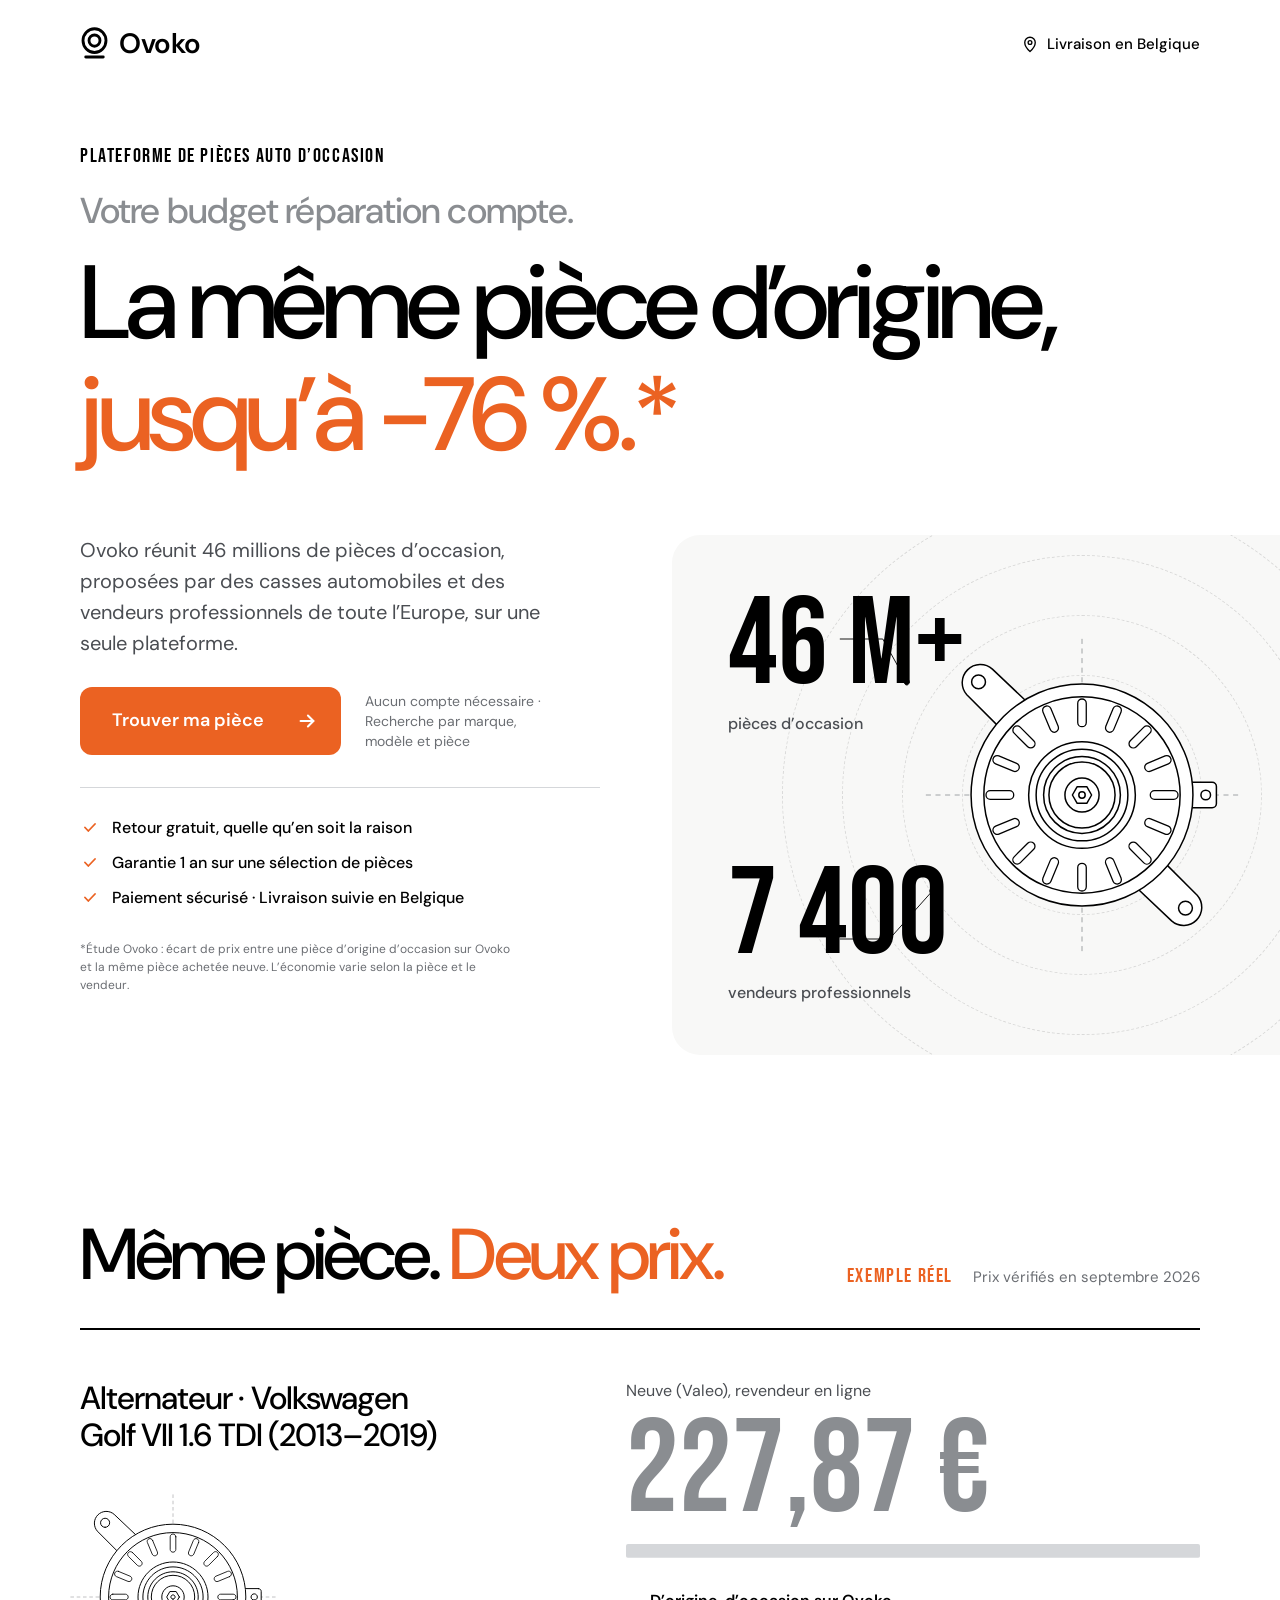
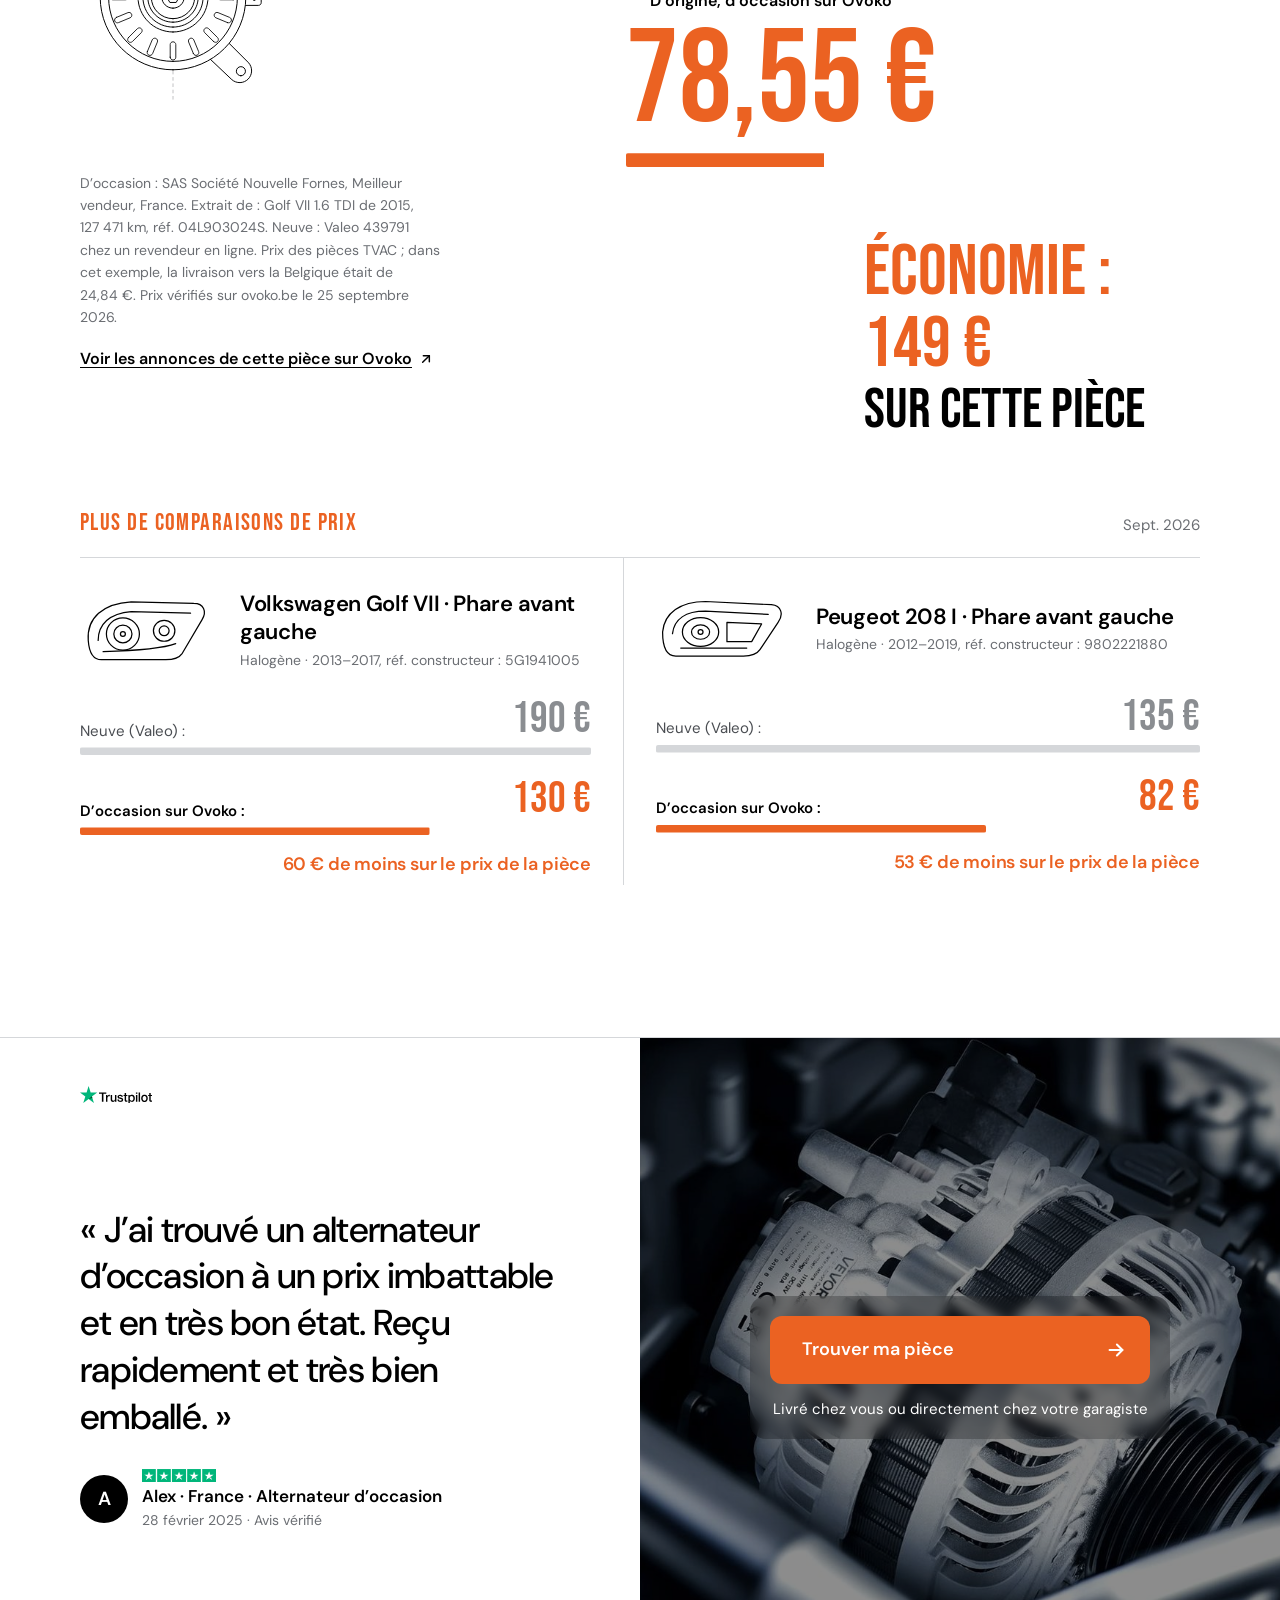
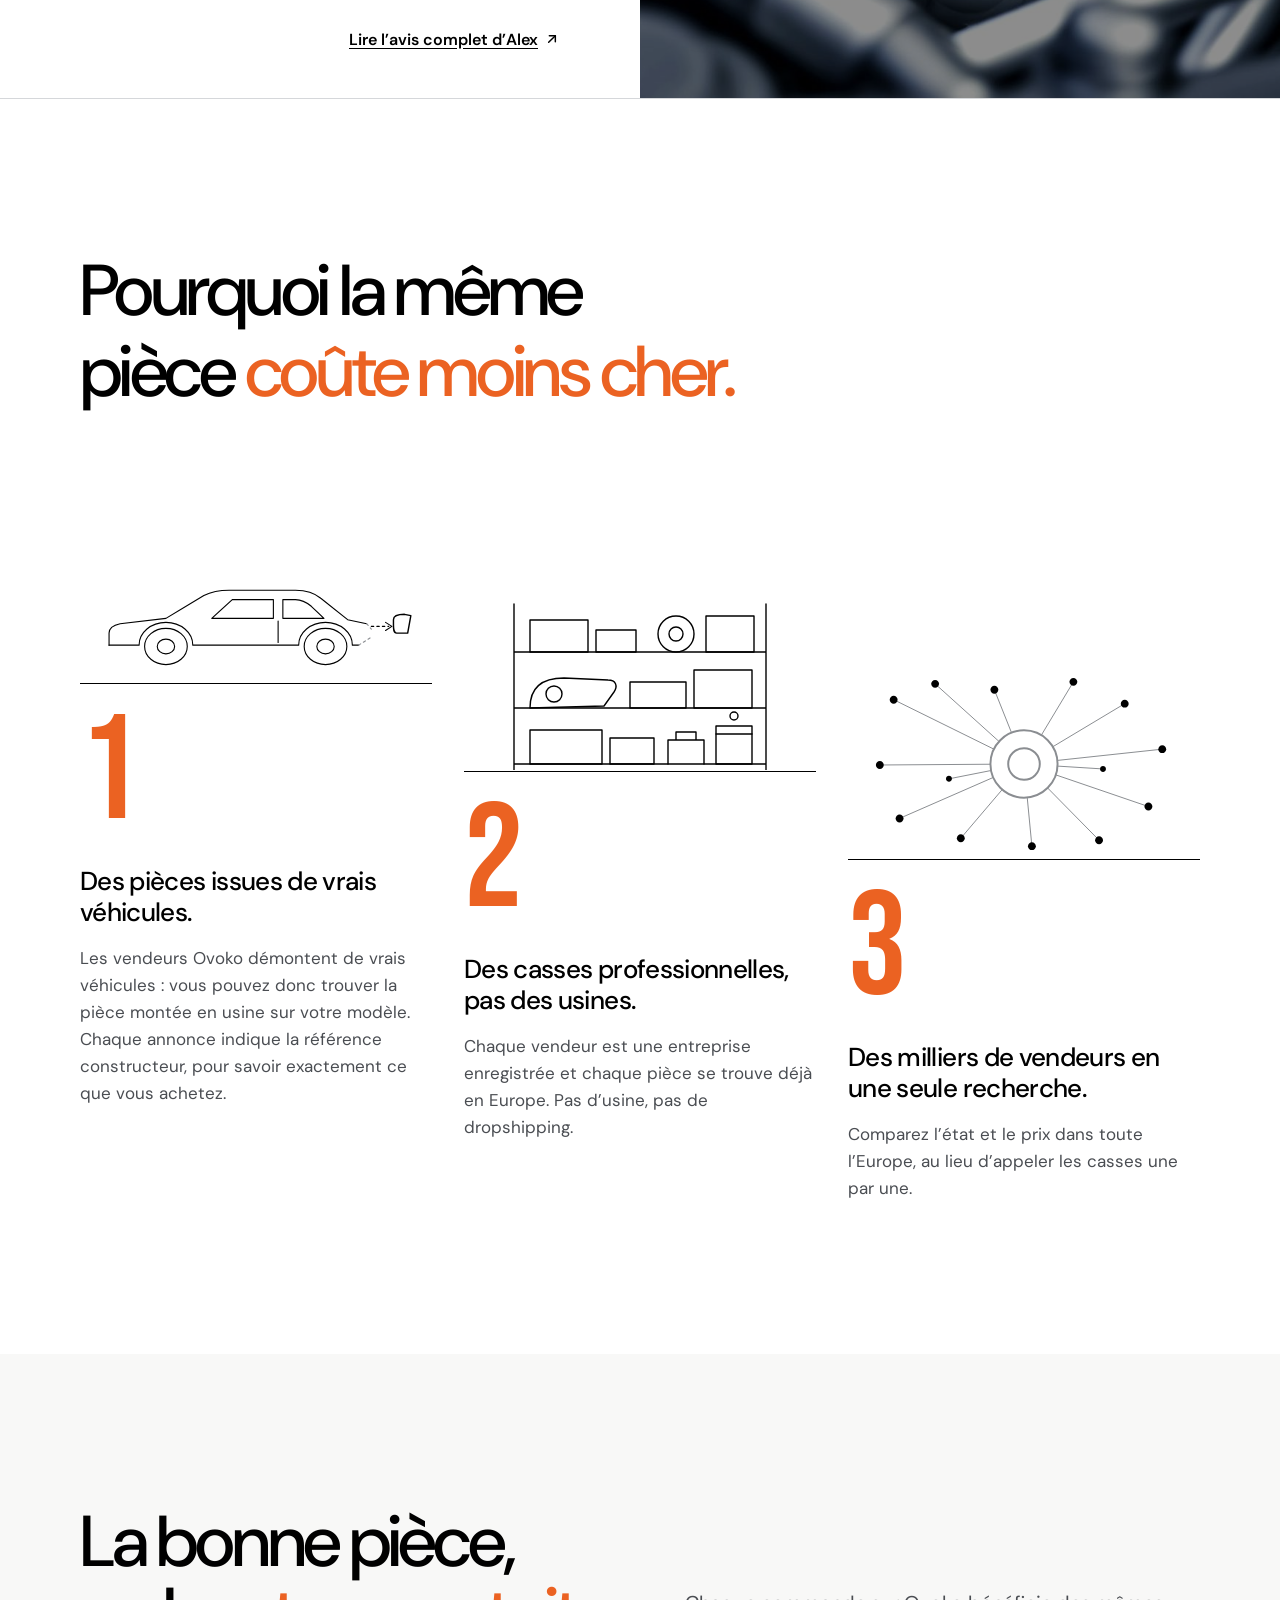
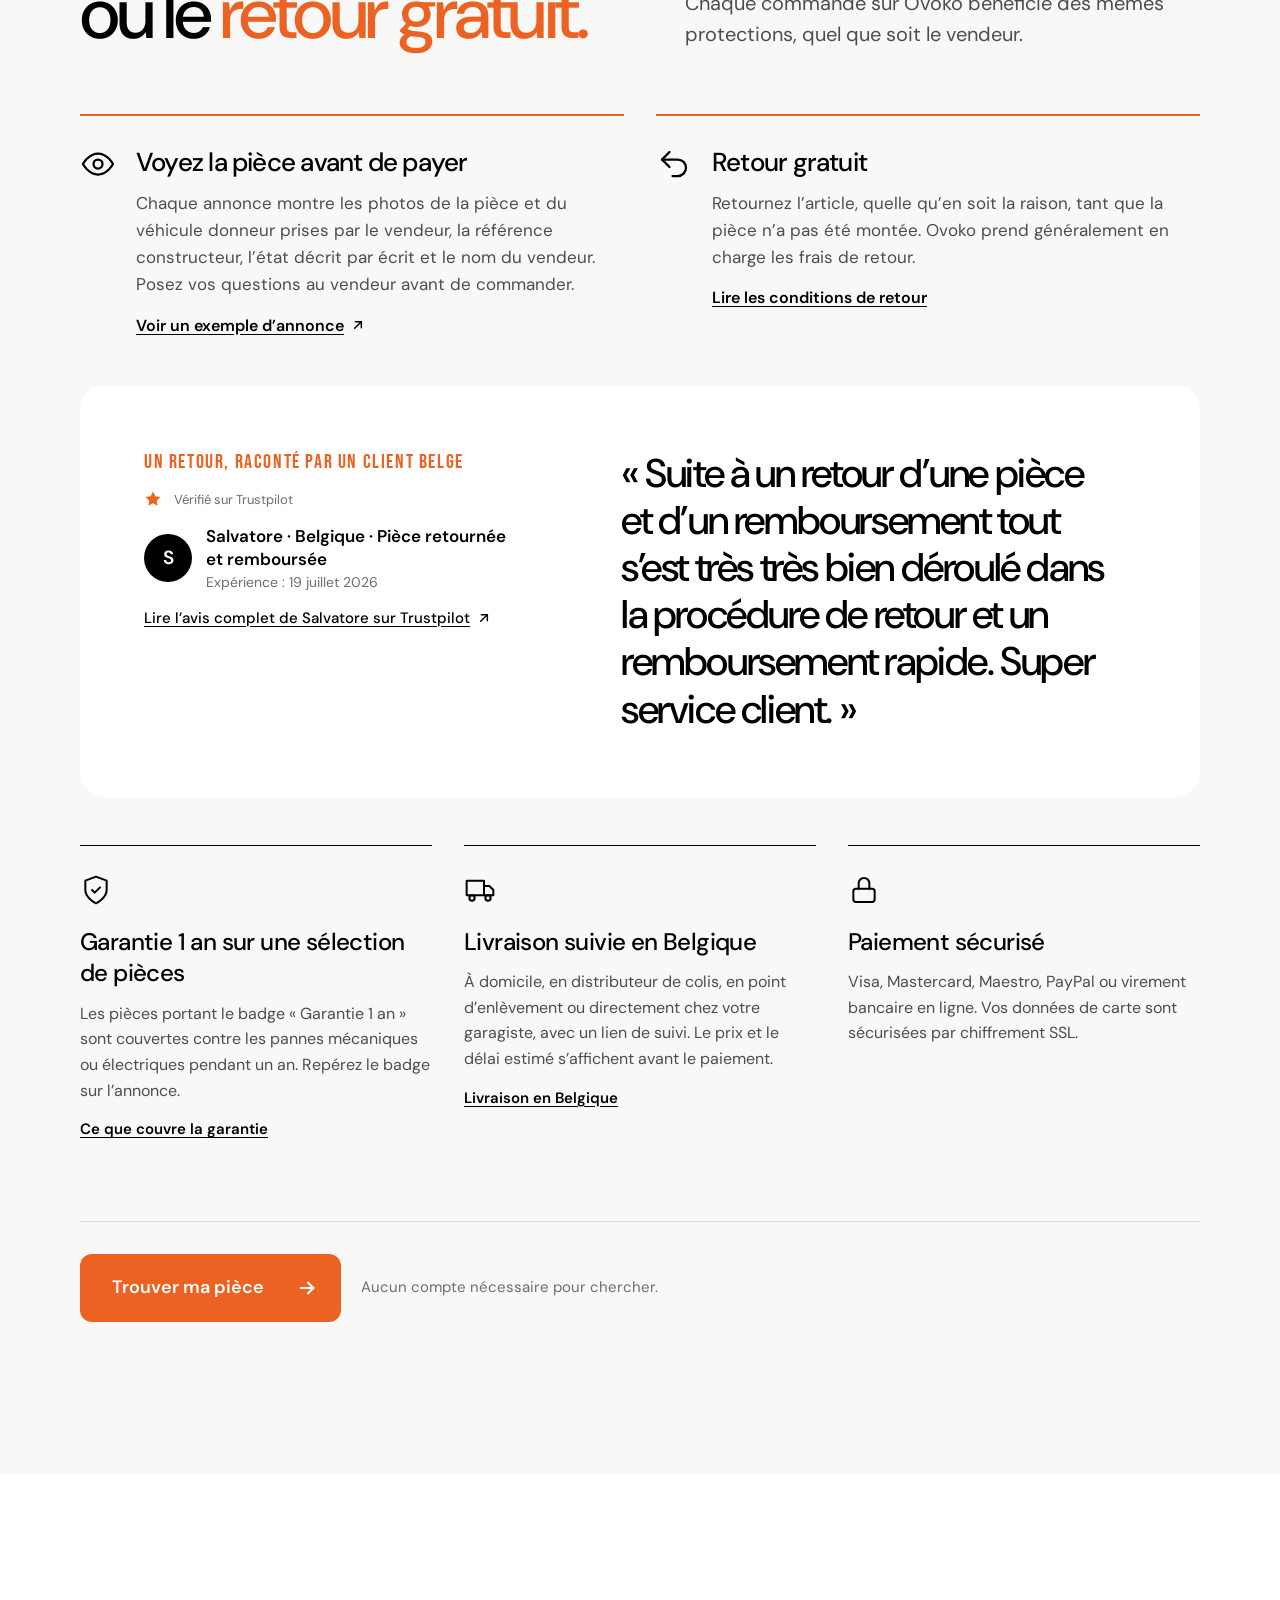
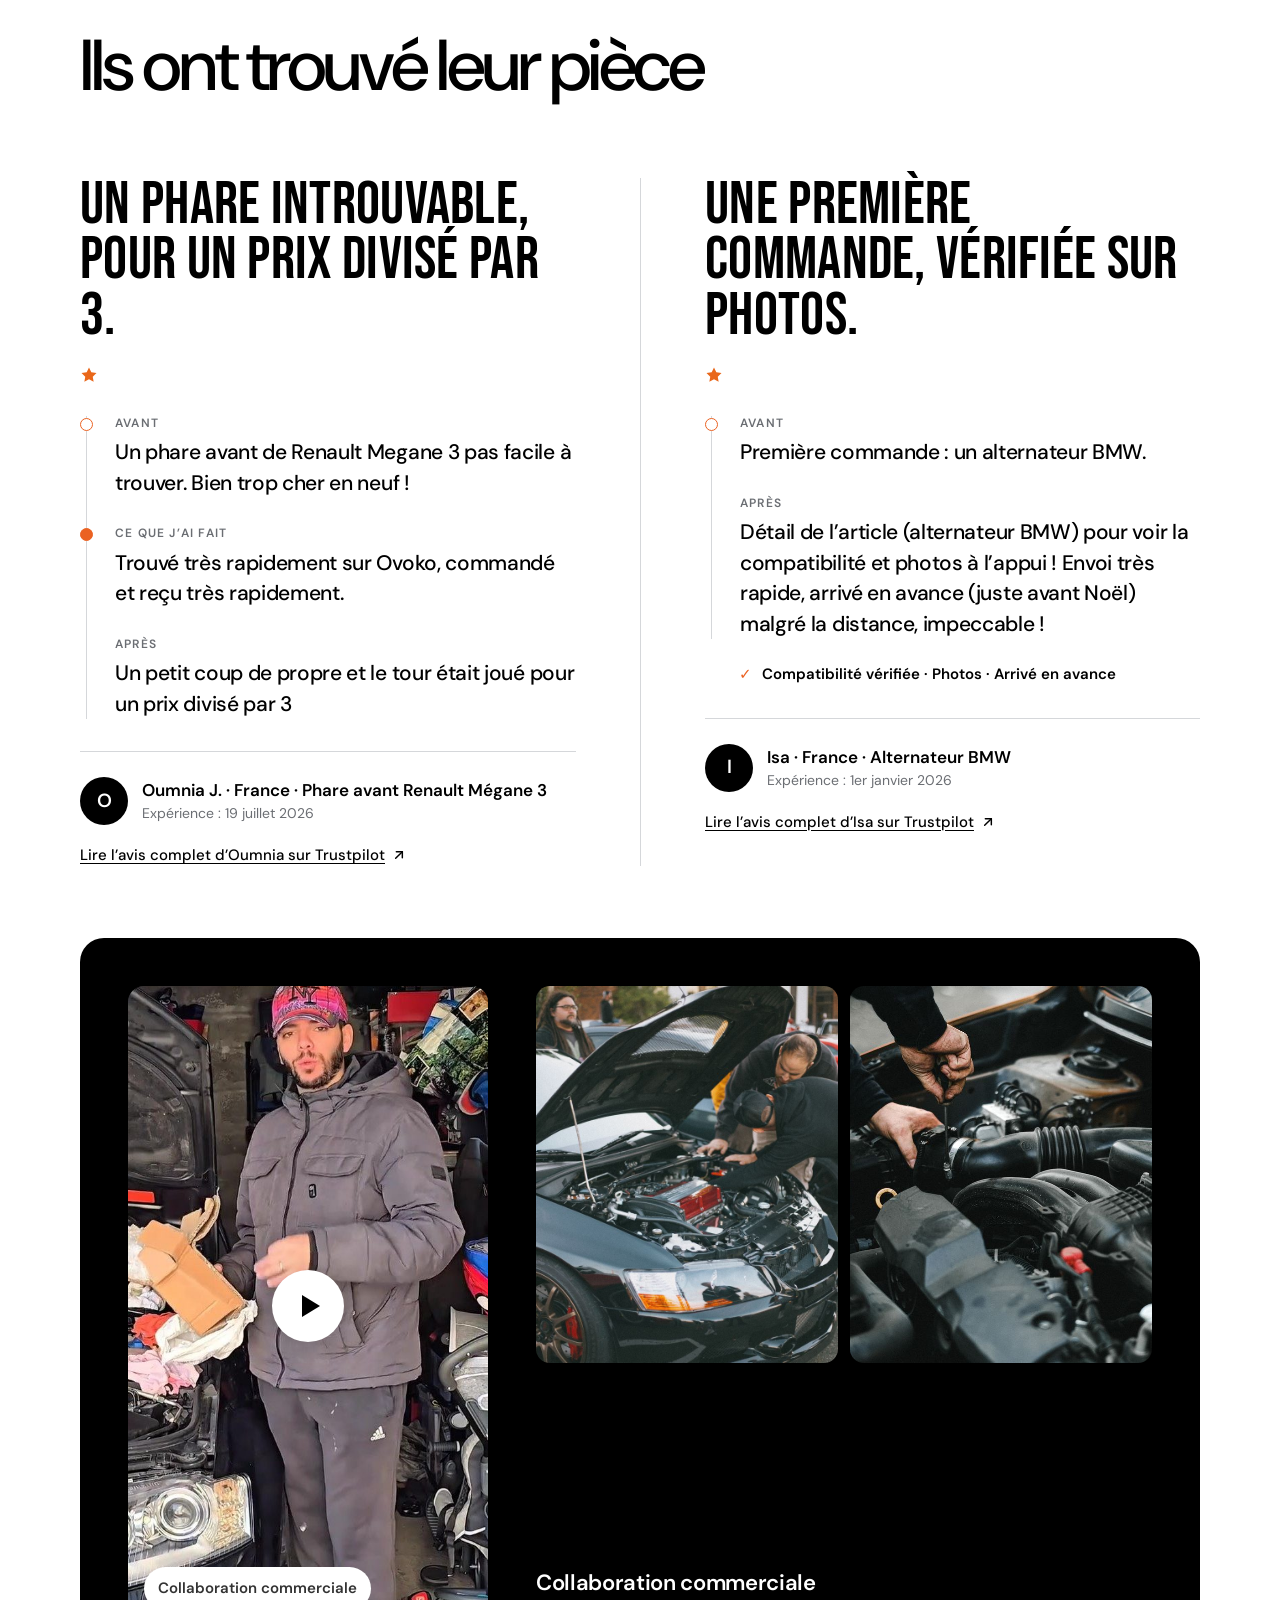
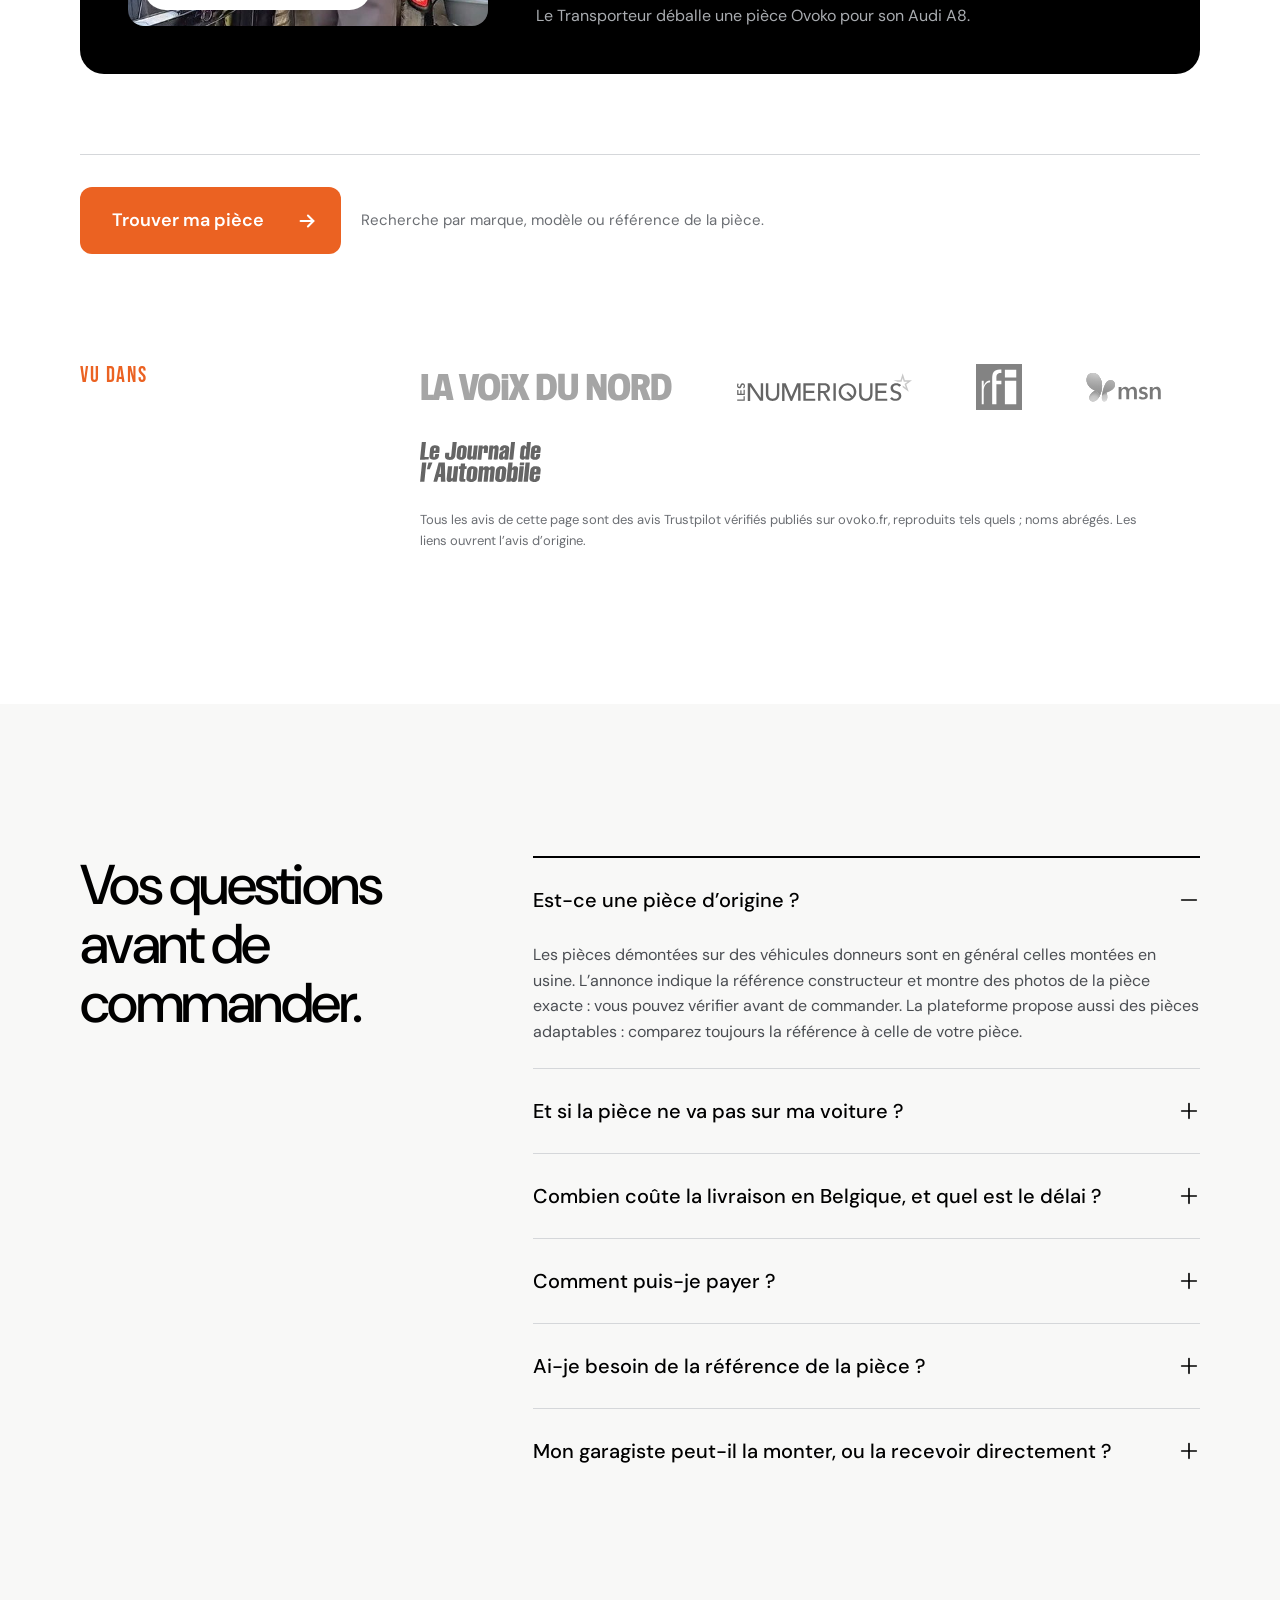
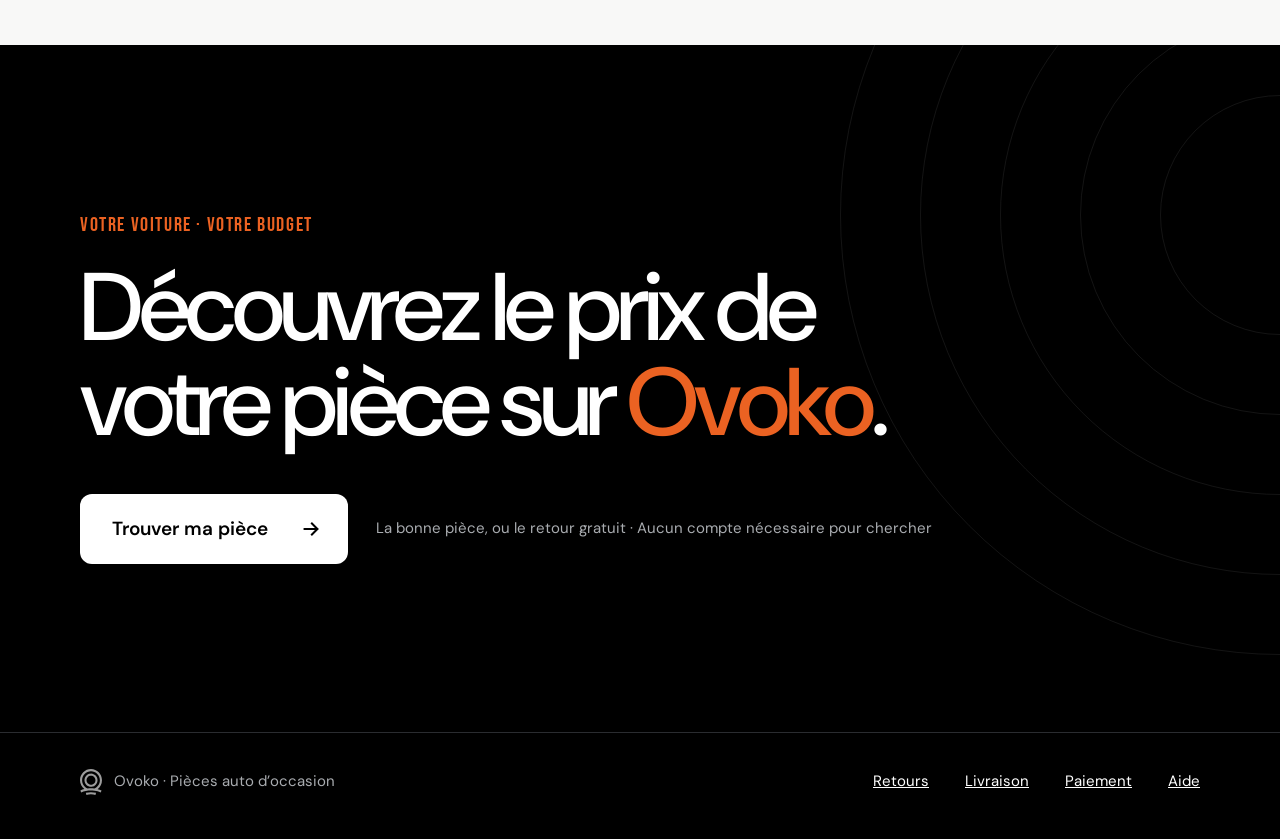
==== commit ff905050: "Robustness: no translation of prices, wrap-safe price row, overflow fixes at 320px and 1200-1280px C" ====
--- a/simple.html
+++ b/simple.html
@@ -31,9 +31,6 @@
 <script type="application/ld+json">
 {"@context":"https://schema.org","@type":"WebPage","name":"Pièces auto d’origine d’occasion jusqu’à −76 % | Ovoko Belgique","description":"Ovoko réunit 46 millions de pièces auto d’occasion de 7 400 casses automobiles et vendeurs professionnels européens. Retour gratuit, livraison suivie en Belgique.","inLanguage":"fr-BE","url":"https://ovoko-be-landing.vercel.app/simple.html","publisher":{"@type":"Organization","name":"Ovoko","url":"https://ovoko.be/fr","logo":"https://ovoko-be-landing.vercel.app/assets/icons/icon-512.png"}}
 </script>
-<script>
-  (function () { try { var h = new URLSearchParams(location.search).get('hero'); document.documentElement.setAttribute('data-hero', h === 'b' ? 'b' : 'a'); } catch (e) {} })();
-</script>
 <link rel="preconnect" href="https://fonts.googleapis.com">
 <link rel="preconnect" href="https://fonts.gstatic.com" crossorigin>
 <link href="https://fonts.googleapis.com/css2?family=Bebas+Neue&family=DM+Sans:opsz,wght@9..40,400;9..40,500;9..40,600;9..40,700&display=swap" rel="stylesheet">
@@ -73,65 +70,10 @@
         <div class="s-panel__rings" aria-hidden="true"><i></i><i></i><i></i><i></i></div>
         <img class="s-panel__lines" src="assets/simple/hero-leaders.svg" alt="" width="736" height="520">
         <img class="s-panel__alt" src="assets/simple/hero-alternator.svg" alt="" width="320" height="320">
-        <div class="s-panel__stat"><p class="num">46&nbsp;M+</p><p>pièces d’occasion</p></div>
-        <div class="s-panel__stat"><p class="num">7&nbsp;400</p><p>vendeurs professionnels</p></div>
-      </div>
-    </div>
-  </div>
-</header>
-
-<header class="hero-b" id="top-b">
-  <div class="container">
-    <div class="hero-b__top">
-      <a href="https://ovoko.be/fr" aria-label="Ovoko"><img class="logo" src="assets/icons/logo-white.svg" width="133" height="28" alt="Ovoko"></a>
-      <nav class="hero-b__nav" aria-label="Informations">
-        <a class="navlink" href="https://ovoko.be/fr/retours-et-garantie">Retours</a>
-        <a class="navlink" href="https://ovoko.be/fr/livraison">Livraison</a>
-        <a class="navlink" href="https://ovoko.be/fr/paiement">Paiement</a>
-        <a class="pill-dark" href="https://ovoko.be/fr/livraison"><img src="assets/icons/dot-orange.svg" alt="" width="8" height="8"> Livraison en Belgique</a>
-      </nav>
-    </div>
-    <div class="hero-b__grid">
-      <div class="hero-b__copy">
-        <span class="eyebrow-glass">Pièces auto d’occasion</span>
-        <h1>La même pièce<br> d’origine,<br> <span class="dim">jusqu’à −76&nbsp;%.*</span></h1>
-        <p class="hero-b__sub">Ovoko réunit 46 millions de pièces d’occasion de 7&nbsp;400 casses automobiles et vendeurs professionnels européens, sur une seule plateforme.</p>
-        <div class="hero-b__cta">
-          <a class="btn-pill js-cta" data-cta="hero-b" href="https://ovoko.be/fr">Trouver ma pièce <span class="arrow"><img src="assets/icons/arrow-white.svg" alt="" width="22" height="22"></span></a>
-          <a class="sec" href="#annonces">Voir des annonces réelles</a>
-        </div>
-        <p class="hero-b__micro">Aucun compte nécessaire. Recherche par marque, modèle et pièce.</p>
-      </div>
-      <div class="slider" data-slider data-interval="5000">
-        <div class="slider__viewport">
-          <a class="slide is-active js-cta" data-cta="slide-1" href="https://ovoko.be/fr/les-pieces/fkk6899-04l903024s-volkswagen-golf-vii-generateur-alternateur" id="slide-1" role="tabpanel" aria-label="Alternateur · Golf VII 1.6 TDI">
-            <img src="assets/img/hb-slide-1.jpg" alt="Alternateur d’occasion Volkswagen Golf VII 1.6 TDI" width="480" height="500">
-            <span class="slide__price"><b>78,55&nbsp;€</b><span>au lieu de 227,87&nbsp;€ neuve</span></span>
-            <span class="slide__count">01 / 03</span>
-            <span class="slide__bar"><span class="slide__avatar">F</span><span class="slide__meta"><b>Alternateur · Golf VII 1.6 TDI</b><span>Meilleur vendeur · France · 127&nbsp;471&nbsp;km</span></span><span class="slide__view">Voir l’annonce</span></span>
-          </a>
-          <a class="slide js-cta" data-cta="slide-2" href="https://ovoko.be/fr/chercher?q=9802221880" id="slide-2" role="tabpanel" aria-label="Phare avant · Peugeot 208">
-            <img src="assets/img/hb-slide-2.jpg" alt="Phare avant d’occasion Peugeot 208" width="480" height="500">
-            <span class="slide__price"><b>101,30&nbsp;€</b><span>au lieu de 134,99&nbsp;€ neuve</span></span>
-            <span class="slide__count">02 / 03</span>
-            <span class="slide__bar"><span class="slide__avatar">W</span><span class="slide__meta"><b>Phare avant · Peugeot 208</b><span>Meilleur vendeur · France · 170&nbsp;000&nbsp;km</span></span><span class="slide__view">Voir l’annonce</span></span>
-          </a>
-          <a class="slide js-cta" data-cta="slide-3" href="https://ovoko.be/fr/chercher?q=1611508780" id="slide-3" role="tabpanel" aria-label="Rétroviseur · Peugeot 308">
-            <img src="assets/img/hb-slide-3.jpg" alt="Rétroviseur d’occasion Peugeot 308" width="480" height="500">
-            <span class="slide__price"><b>103,88&nbsp;€</b><span>au lieu de 714,38&nbsp;€ neuve</span></span>
-            <span class="slide__count">03 / 03</span>
-            <span class="slide__bar"><span class="slide__avatar">S</span><span class="slide__meta"><b>Rétroviseur · Peugeot 308</b><span>Meilleur vendeur · Pays-Bas · 158&nbsp;015&nbsp;km</span></span><span class="slide__view">Voir l’annonce</span></span>
-          </a>
-        </div>
-        <div class="chips" role="tablist" aria-label="Choisir une pièce">
-          <button class="chip" role="tab" aria-selected="true" aria-controls="slide-1">Alternateur</button>
-          <button class="chip" role="tab" aria-selected="false" aria-controls="slide-2">Phare avant</button>
-          <button class="chip" role="tab" aria-selected="false" aria-controls="slide-3">Rétroviseur</button>
-        </div>
-        <div class="progress" aria-hidden="true"><i></i></div>
-      </div>
-    </div>
-    <p class="hero-b__foot">*Étude Ovoko&nbsp;: écart de prix entre une pièce d’origine d’occasion sur Ovoko et la même pièce achetée neuve. L’économie varie selon la pièce et le vendeur.</p>
+        <div class="s-panel__stat"><p class="num" translate="no">46&nbsp;M+</p><p>pièces d’occasion</p></div>
+        <div class="s-panel__stat"><p class="num" translate="no">7&nbsp;400</p><p>vendeurs professionnels</p></div>
+      </div>
+    </div>
   </div>
 </header>
 
@@ -154,12 +96,12 @@
       <div>
         <div class="s-row s-row--new">
           <p class="s-row__label">Neuve (Valeo), revendeur en ligne</p>
-          <p class="num">227,87&nbsp;€</p>
+          <p class="num" translate="no">227,87&nbsp;€</p>
           <div class="s-bar"></div>
         </div>
         <div class="s-row">
           <p class="s-row__label s-row__label--strong"><img src="assets/simple/ovoko-mark-small.svg" alt="" width="16" height="18"> D’origine, d’occasion sur Ovoko</p>
-          <p class="num">78,55&nbsp;€</p>
+          <p class="num" translate="no">78,55&nbsp;€</p>
           <div class="s-bar s-bar--used"></div>
         </div>
         <p class="s-save"><b>Économie&nbsp;: 149&nbsp;€</b><span>sur cette pièce</span></p>
@@ -171,16 +113,16 @@
       <article data-reveal>
         <div class="s-cmp__head"><img src="assets/simple/headlight-golf.svg" alt="" width="132" height="74"><div><h4>Volkswagen Golf VII · Phare avant gauche</h4><p>Halogène · 2013–2017, réf. constructeur&nbsp;: 5G1941005</p></div></div>
         <div>
-          <div class="s-cline"><div class="s-cline__top"><span>Neuve (Valeo)&nbsp;:</span><span class="num">190&nbsp;€</span></div><div class="s-bar"></div></div>
-          <div class="s-cline s-cline--used"><div class="s-cline__top"><span>D’occasion sur Ovoko&nbsp;:</span><span class="num">130&nbsp;€</span></div><div class="s-bar" style="width:68.4%"></div></div>
+          <div class="s-cline"><div class="s-cline__top"><span>Neuve (Valeo)&nbsp;:</span><span class="num" translate="no">190&nbsp;€</span></div><div class="s-bar"></div></div>
+          <div class="s-cline s-cline--used"><div class="s-cline__top"><span>D’occasion sur Ovoko&nbsp;:</span><span class="num" translate="no">130&nbsp;€</span></div><div class="s-bar" style="width:68.4%"></div></div>
           <p class="s-cmp__save">60&nbsp;€ de moins sur le prix de la pièce</p>
         </div>
       </article>
       <article data-reveal>
         <div class="s-cmp__head"><img src="assets/simple/headlight-208.svg" alt="" width="132" height="74"><div><h4>Peugeot 208&nbsp;I · Phare avant gauche</h4><p>Halogène · 2012–2019, réf. constructeur&nbsp;: 9802221880</p></div></div>
         <div>
-          <div class="s-cline"><div class="s-cline__top"><span>Neuve (Valeo)&nbsp;:</span><span class="num">135&nbsp;€</span></div><div class="s-bar"></div></div>
-          <div class="s-cline s-cline--used"><div class="s-cline__top"><span>D’occasion sur Ovoko&nbsp;:</span><span class="num">82&nbsp;€</span></div><div class="s-bar" style="width:60.7%"></div></div>
+          <div class="s-cline"><div class="s-cline__top"><span>Neuve (Valeo)&nbsp;:</span><span class="num" translate="no">135&nbsp;€</span></div><div class="s-bar"></div></div>
+          <div class="s-cline s-cline--used"><div class="s-cline__top"><span>D’occasion sur Ovoko&nbsp;:</span><span class="num" translate="no">82&nbsp;€</span></div><div class="s-bar" style="width:60.7%"></div></div>
           <p class="s-cmp__save">53&nbsp;€ de moins sur le prix de la pièce</p>
         </div>
       </article>
@@ -218,19 +160,19 @@
     <ol class="s-why__cols" data-mslider style="list-style:none;padding:0;margin:0">
       <li class="s-reason">
         <div class="s-reason__art"><img src="assets/simple/why-car.svg" alt="" width="340" height="145"></div>
-        <p class="num">1</p>
+        <p class="num" translate="no">1</p>
         <h3>Des pièces issues de vrais véhicules.</h3>
         <p>Les vendeurs Ovoko démontent de vrais véhicules&nbsp;: vous pouvez donc trouver la pièce montée en usine sur votre modèle. Chaque annonce indique la référence constructeur, pour savoir exactement ce que vous achetez.</p>
       </li>
       <li class="s-reason">
         <div class="s-reason__art"><img src="assets/simple/why-shelves.svg" alt="" width="300" height="180"></div>
-        <p class="num">2</p>
+        <p class="num" translate="no">2</p>
         <h3>Des casses professionnelles, pas des usines.</h3>
         <p>Chaque vendeur est une entreprise enregistrée et chaque pièce se trouve déjà en Europe. Pas d’usine, pas de dropshipping.</p>
       </li>
       <li class="s-reason">
         <div class="s-reason__art"><img src="assets/simple/why-network.svg" alt="" width="320" height="190"></div>
-        <p class="num">3</p>
+        <p class="num" translate="no">3</p>
         <h3>Des milliers de vendeurs en une seule recherche.</h3>
         <p>Comparez l’état et le prix dans toute l’Europe, au lieu d’appeler les casses une par une.</p>
       </li>
--- a/assets/css/style.css
+++ b/assets/css/style.css
@@ -91,13 +91,9 @@
 .btn-wrap .btn { width: 264px; }
 .micro { font-size: 14px; line-height: 20.3px; color: var(--text-3); text-align: center; }
 
-/* ---------- hero switch ---------- */
-html[data-hero="b"] .hero-a { display: none; }
-html:not([data-hero="b"]) .hero-b { display: none; }
-
 /* ---------- Header + Hero A ---------- */
 .hero-a {
-  position: relative; z-index: 2;
+  position: relative; z-index: 2; overflow-x: clip;
   background: var(--metal); background-size: 4px 4px, 100% 100%;
 }
 .site-header { position: relative; z-index: 3; }
@@ -194,74 +190,6 @@
 }
 @keyframes drift { from { transform: translate3d(0, 0, 0); } to { transform: translate3d(0, -12px, 0); } }
 
-/* ---------- Header / Hero B (photo + parts slider) ---------- */
-.hero-b { position: relative; color: var(--white); background: #111 url("../img/hb-bg.jpg") center / cover no-repeat; overflow: hidden; }
-.hero-b::before { content: ""; position: absolute; inset: 0; background: rgba(0, 0, 0, 0.55); }
-.hero-b > * { position: relative; }
-.hero-b__top { display: flex; align-items: center; justify-content: space-between; height: 72px; }
-.hero-b__nav { display: flex; align-items: center; gap: 32px; }
-.hero-b__nav a { font-size: 15px; color: rgba(255, 255, 255, 0.9); text-decoration: none; }
-.hero-b__nav a:hover { text-decoration: underline; }
-.hero-b__nav .navlink { display: none; }
-.pill-dark { display: inline-flex; align-items: center; gap: 8px; padding: 10px 18px 10px 16px; border-radius: 999px; background: #000; color: #fff; font-weight: 500; font-size: 14px; }
-.pill-dark img { width: 8px; height: 8px; }
-.hero-b__grid { display: grid; gap: 32px; padding: 24px 0 40px; }
-.hero-b__copy { display: flex; flex-direction: column; gap: 22px; }
-.eyebrow-glass { align-self: flex-start; padding: 7px 12px; border-radius: 999px; background: rgba(255, 255, 255, 0.14); border: 1px solid rgba(255, 255, 255, 0.3); font-weight: 600; font-size: 12px; letter-spacing: 0.96px; text-transform: uppercase; }
-.hero-b h1 { font-weight: 500; font-size: 44px; line-height: 1.04; letter-spacing: -1px; }
-.hero-b h1 .dim { color: rgba(255, 255, 255, 0.62); }
-.hero-b__sub { font-size: 17px; line-height: 1.4; color: rgba(255, 255, 255, 0.85); max-width: 520px; }
-.hero-b__cta { display: flex; flex-wrap: wrap; align-items: center; gap: 16px 36px; }
-.btn-pill { display: inline-flex; align-items: center; gap: 40px; padding: 8px 8px 8px 32px; border-radius: 999px; background: #fff; color: #000; font-weight: 500; font-size: 18px; text-decoration: none; transition: transform .15s ease; }
-.btn-pill:hover { transform: translateY(-1px); }
-.btn-pill span.arrow { display: grid; place-items: center; width: 48px; height: 48px; border-radius: 999px; background: var(--orange); }
-.btn-pill span.arrow img { width: 22px; height: 22px; }
-.hero-b__cta .sec { font-weight: 500; font-size: 17px; color: #fff; text-decoration: none; }
-.hero-b__cta .sec:hover { text-decoration: underline; }
-.hero-b__micro { font-size: 15px; color: rgba(255, 255, 255, 0.72); }
-.hero-b__foot { font-size: 12px; color: rgba(255, 255, 255, 0.5); max-width: 560px; padding-bottom: 32px; }
-
-.slider { width: 100%; max-width: 480px; }
-.slider__viewport { position: relative; aspect-ratio: 480 / 500; border-radius: 24px; border: 1px solid rgba(255, 255, 255, 0.5); overflow: hidden; background: #ddd; }
-.slide { position: absolute; inset: 0; opacity: 0; transition: opacity .9s cubic-bezier(.4, 0, .2, 1); text-decoration: none; color: #fff; will-change: opacity; backface-visibility: hidden; }
-.slide.is-active { opacity: 1; z-index: 2; }
-.slide.is-prev { opacity: 1; z-index: 1; transition: none; }
-.slide > img { width: 100%; height: 100%; object-fit: cover; transform: scale(1.06); transition: transform 6s cubic-bezier(.2, .6, .3, 1); will-change: transform; }
-.slide.is-active > img, .slide.is-prev > img { transform: scale(1); }
-.slide__price { position: absolute; left: 15px; top: 15px; display: flex; align-items: baseline; gap: 8px; padding: 9px 14px; border-radius: 999px; background: #fff; color: #000; white-space: nowrap; }
-.slide__price b { font-size: 18px; }
-.slide__price span { font-size: 13px; color: rgba(0, 0, 0, 0.55); }
-.slide__count { position: absolute; right: 16px; top: 17px; padding: 8px 12px; border-radius: 999px; background: rgba(20, 20, 20, 0.7); border: 1px solid rgba(255, 255, 255, 0.35); font-weight: 500; font-size: 13px; }
-.slide__bar { position: absolute; left: 7px; right: 7px; bottom: 7px; display: flex; align-items: center; gap: 14px; padding: 14px; border-radius: 16px; background: rgba(22, 22, 22, 0.74); border: 1px solid rgba(255, 255, 255, 0.35); }
-.slide__avatar { flex: none; display: grid; place-items: center; width: 44px; height: 44px; border-radius: 999px; background: var(--orange); font-weight: 600; font-size: 18px; }
-.slide__meta { flex: 1; min-width: 0; display: grid; gap: 3px; }
-.slide__meta b { font-weight: 600; font-size: 16px; white-space: nowrap; overflow: hidden; text-overflow: ellipsis; }
-.slide__meta span { font-size: 13px; color: rgba(255, 255, 255, 0.72); white-space: nowrap; overflow: hidden; text-overflow: ellipsis; }
-.slide__view { flex: none; padding: 7px 12px; border-radius: 999px; border: 1px solid rgba(255, 255, 255, 0.5); font-weight: 500; font-size: 13px; }
-.chips { display: flex; flex-wrap: wrap; gap: 10px; margin-top: 20px; }
-.chip { padding: 10px 18px; border-radius: 999px; font-weight: 500; font-size: 14px; color: #fff; background: rgba(255, 255, 255, 0.14); border: 1px solid rgba(255, 255, 255, 0.35); backdrop-filter: blur(12px); -webkit-backdrop-filter: blur(12px); transition: background-color .35s ease, color .35s ease, border-color .35s ease; }
-.chip[aria-selected="true"] { background: #fff; color: #000; border-color: #fff; }
-.progress { position: relative; height: 3px; margin-top: 18px; border-radius: 2px; background: rgba(255, 255, 255, 0.25); overflow: hidden; }
-.progress i { position: absolute; left: 0; top: 0; bottom: 0; width: 33.333%; background: var(--orange); border-radius: 2px; transition: transform .7s cubic-bezier(.4, 0, .2, 1); will-change: transform; }
-
-@media (min-width: 768px) {
-  .hero-b__nav .navlink { display: inline; }
-  .hero-b h1 { font-size: 64px; letter-spacing: -1.4px; }
-  .hero-b__sub { font-size: 19px; }
-  .slide__meta b { font-size: 18px; }
-  .slide__meta span { font-size: 14px; }
-}
-@media (min-width: 1200px) {
-  .hero-b { min-height: 880px; }
-  .hero-b__top { height: auto; padding-top: 40px; }
-  .hero-b__grid { grid-template-columns: 1fr 480px; gap: 60px; padding: 110px 0 0; }
-  .hero-b__copy { gap: 28px; }
-  .hero-b h1 { font-size: 76px; letter-spacing: -1.52px; }
-  .hero-b__cta { margin-top: 14px; }
-  .hero-b__foot { margin-top: 64px; padding-bottom: 28px; }
-  .hero-b .container { position: relative; }
-}
-
 /* ---------- section rhythm ---------- */
 .section { padding: 56px 0; }
 @media (min-width: 768px) { .section { padding: 80px 0; } }
@@ -274,7 +202,7 @@
 .stats__title { margin-bottom: 24px; }
 .stats__grid { display: grid; grid-template-columns: repeat(3, 1fr); gap: 8px; }
 .stat { display: flex; flex-direction: column; justify-content: space-between; gap: 8px; padding: 14px; background: var(--white); border-radius: var(--radius); min-height: 118px; }
-.stat .num { font-size: 40px; }
+.stat .num { font-size: clamp(24px, 8.5vw, 40px); line-height: 1; }
 .stat p:last-child { font-size: 13px; line-height: 1.35; color: var(--text-2); overflow-wrap: break-word; hyphens: manual; }
 @media (min-width: 768px) {
   .stats__grid { gap: 12px; }
@@ -296,63 +224,76 @@
   .stat:nth-child(3) { min-height: 240px; }
 }
 
-/* ---------- Same part, two prices ---------- */
+/* ---------- Same part, two prices: new → Ovoko → saved, readable at a glance ---------- */
 .price { padding-top: 24px; }
-.price__title { margin-bottom: 24px; }
-.price__card { background: var(--white); border-radius: var(--radius); padding: 20px; display: grid; gap: 20px; }
-.price__part { display: flex; justify-content: space-between; align-items: flex-start; gap: 16px; }
-.price__part h3 { font-weight: 600; font-size: 20px; line-height: 1.32; letter-spacing: -0.3px; }
-.thumb { flex: none; display: grid; place-items: center; width: 102px; height: 74px; border-radius: 6px; background: var(--thumb-bg); }
-.thumb img { width: 75px; height: 65px; object-fit: cover; border-radius: 3.5px; }
-.price__part .thumb { width: 64px; height: 56px; }
-.price__part .thumb img { width: 48px; height: 42px; }
-.bars { display: grid; gap: 16px; }
-.bar-row { display: grid; gap: 8px; }
-.bar { position: relative; height: 72px; border-radius: 12px; overflow: hidden; display: flex; align-items: center; }
-.bar .num { font-size: 44px; padding: 0 14px; }
-.bar--new { width: 100%; background: var(--line); justify-content: flex-end; }
-.bar--new .num { color: var(--price-muted); }
-.bar--used { width: var(--used, 34.5%); min-width: 132px; background: #000; }
-.bar--used .num { color: var(--bg-warm); white-space: nowrap; }
-.bar--save { width: 100%; border: 1px solid var(--line); background: repeating-linear-gradient(-45deg, transparent 0 19px, var(--line) 19px 20px); }
-.bar--save .fill { position: absolute; top: -1px; bottom: -1px; right: -1px; left: var(--used, 34.5%); background: var(--orange); border-radius: 12px; display: flex; align-items: center; justify-content: flex-end; }
-.bar--save .num { color: var(--bg-warm); font-size: 56px; }
-.bar-label { font-weight: 600; font-size: 14px; line-height: 1.4; }
-.price__fine { font-size: 14px; line-height: 22.4px; color: var(--text-3); }
-.price__links { display: grid; gap: 14px; }
-@media (min-width: 768px) {
-  .price__card { padding: 24px; }
-  .price__part h3 { font-size: 24px; }
-  .bar { height: 96px; }
-  .bar .num { font-size: 60px; padding: 0 24px; }
-  .bar--save .num { font-size: 72px; }
+.price__head { display: grid; gap: 14px; margin-bottom: 20px; }
+.price__ex { display: flex; align-items: center; gap: 12px; font-size: 15px; line-height: 1.4; color: var(--text-2); }
+.price__ex b { color: #000; font-weight: 600; }
+.price__ex img { flex: none; width: 56px; height: 48px; object-fit: contain; background: var(--white); border-radius: 8px; padding: 4px; }
+.deal { background: var(--white); border-radius: var(--radius); padding: 20px; overflow: hidden; }
+.deal__col { min-width: 0; }
+.deal__nums { display: grid; gap: 10px; }
+.deal__col { display: flex; align-items: center; justify-content: space-between; gap: 12px; }
+.deal__k { font-weight: 600; font-size: 15px; line-height: 1.2; color: var(--text-2); }
+.deal .num { font-family: var(--font-num); font-weight: 400; line-height: .95; white-space: nowrap; }
+.deal__col--new .num { font-size: 40px; color: var(--price-muted); text-decoration: line-through; text-decoration-thickness: 3px; text-decoration-color: rgba(0, 0, 0, .45); }
+.deal__col--ovoko .deal__k { color: #000; }
+.deal__col--ovoko .num { font-size: 60px; color: #000; }
+.deal__col--save .deal__k { color: var(--orange); }
+.deal__save { display: inline-flex; align-items: center; padding: 8px 14px 4px; border-radius: 12px; background: var(--orange); color: #fff; }
+.deal__save .num { font-size: 44px; }
+.deal__save .num::before { content: "−"; margin-right: 2px; }
+.deal__op { display: none; }
+.deal__bar { display: flex; height: 14px; margin-top: 20px; border-radius: 7px; overflow: hidden; background: var(--line); }
+.deal__pay { width: var(--pay, 34%); background: #000; }
+.deal__saved { flex: 1; background: var(--orange); }
+.deal__legend { display: flex; justify-content: space-between; gap: 12px; margin-top: 10px; font-size: 13px; line-height: 1.3; color: var(--text-3); }
+.deal__legend span::before { content: ""; display: inline-block; width: 10px; height: 10px; margin-right: 6px; border-radius: 2px; background: #000; vertical-align: -1px; }
+.deal__legend span + span::before { background: var(--orange); }
+.price__foot { display: grid; gap: 14px; margin-top: 20px; }
+.price__fine { font-size: 14px; line-height: 1.6; color: var(--text-3); }
+.price__links { display: flex; flex-wrap: wrap; gap: 12px 28px; }
+@media (min-width: 768px) {
+  .deal { padding: 32px; }
+  .deal__nums { display: flex; flex-wrap: wrap; justify-content: space-between; align-items: stretch; gap: 16px 12px; }
+  .deal__col { flex-direction: column; align-items: flex-start; justify-content: space-between; gap: 12px; }
+  .deal__op { display: block; align-self: end; font-family: var(--font-num); font-size: 44px; line-height: 1; color: var(--orange); padding-bottom: 8px; }
+  .deal__col--new .num { font-size: clamp(44px, 6vw, 60px); }
+  .deal__col--ovoko .num { font-size: clamp(60px, 8.4vw, 84px); }
+  .deal__save .num { font-size: clamp(44px, 6vw, 60px); }
 }
 @media (min-width: 1200px) {
   .price { padding: 90px 0 0; }
-  .price__title { text-align: center; margin-bottom: 32px; }
-  .price__card { background: none; padding: 0; border-radius: 0; grid-template-columns: 744px 1fr; gap: 0; border-top: 1px solid var(--line); border-bottom: 1px solid var(--line); }
-  .price__bars { padding: 32px 32px 32px 32px; border-right: 1px solid var(--line); }
-  .price__side { padding: 32px 32px 32px 32px; display: flex; flex-direction: column; gap: 32px; }
-  .price__side .price__part { flex-direction: column; gap: 32px; }
-  .price__side .price__part h3 { font-size: 32px; letter-spacing: -0.5px; }
-  .price__side .price__part .thumb { width: 102px; height: 74px; }
-  .price__side .price__part .thumb img { width: 75px; height: 65px; }
-  .price__side .price__links { gap: 20px; margin-top: auto; }
-  .bars { gap: 12px; }
-  .bar-row { grid-template-columns: 478px 1fr; align-items: end; gap: 32px; }
-  .bar-row .bar-label { font-size: 18px; padding-bottom: 12px; border-bottom: 1px dashed var(--line); }
-  .bar { height: 132px; }
-  .bar .num { font-size: 72px; }
-  .bar--new .num { font-size: 70px; }
-  .bar--save .num { font-size: 103px; }
-  .bar-row:last-child .bar-label { border: 0; }
-}
-.price__part--desk { display: none !important; }
-.price__side { display: grid; gap: 16px; }
-@media (min-width: 1200px) {
-  .price__part--mobile { display: none !important; }
-  .price__part--desk { display: flex !important; }
-  .price__side { display: flex; }
+  .price__head { justify-items: center; text-align: center; gap: 18px; margin-bottom: 36px; }
+  .deal { padding: 48px 64px 40px; max-width: 1112px; margin: 0 auto; }
+  .deal__k { font-size: 18px; }
+  .deal__col--new .num { font-size: clamp(64px, 6.1vw, 88px); }
+  .deal__col--ovoko .num { font-size: clamp(88px, 8.6vw, 124px); }
+  .deal__save { padding: 10px 20px 6px; border-radius: 16px; }
+  .deal__save .num { font-size: clamp(64px, 6.1vw, 88px); }
+  .deal__op { font-size: 64px; padding-bottom: 18px; }
+  .deal__bar { height: 18px; margin-top: 36px; border-radius: 9px; }
+  .deal__legend { font-size: 14px; }
+  .price__foot { max-width: 1112px; margin: 24px auto 0; grid-template-columns: 1fr auto; align-items: start; gap: 12px 48px; }
+  .price__foot #price-src { grid-column: 1 / -1; }
+}
+/* small version inside the comparison cards: always one row */
+.deal--s { padding: 0; background: none; }
+.deal--s .deal__nums { display: flex; flex-wrap: wrap; justify-content: space-between; align-items: stretch; gap: 8px 6px; }
+.deal--s .deal__col { flex-direction: column; align-items: flex-start; justify-content: space-between; gap: 6px; }
+.deal--s .deal__k { font-size: 12px; }
+.deal--s .deal__op { display: block; align-self: end; font-family: var(--font-num); font-size: 26px; line-height: 1; color: var(--orange); padding-bottom: 4px; }
+.deal--s .deal__col--new .num { font-size: 30px; }
+.deal--s .deal__col--ovoko .num { font-size: 40px; }
+.deal--s .deal__save { padding: 5px 9px 2px; border-radius: 8px; }
+.deal--s .deal__save .num { font-size: 30px; }
+.deal--s .deal__bar { height: 10px; margin-top: 16px; }
+@media (min-width: 768px) {
+  .deal--s .deal__k { font-size: 13px; }
+  .deal--s .deal__col--new .num { font-size: 36px; }
+  .deal--s .deal__col--ovoko .num { font-size: 52px; }
+  .deal--s .deal__save .num { font-size: 36px; }
+  .deal--s .deal__op { font-size: 32px; }
 }
 
 /* comparisons carousel */
@@ -364,17 +305,6 @@
 .ccard__head p { font-size: 13px; line-height: 1.5; color: var(--text-3); margin-top: 6px; }
 .ccard .thumb { width: 64px; height: 52px; }
 .ccard .thumb img { width: 50px; height: 40px; }
-.crow { display: grid; grid-template-columns: 1fr auto; align-items: center; gap: 12px; }
-.cbar { position: relative; height: 44px; border-radius: 8px; display: flex; align-items: center; padding: 0 12px; overflow: hidden; }
-.cbar .num { font-size: 32px; }
-.cbar--new { width: 100%; background: var(--line); }
-.cbar--new .num { color: var(--price-muted); }
-.cbar--used { width: var(--used); background: #000; }
-.cbar--used .num { color: #fff; }
-.cbar--save { width: 100%; padding: 0; border: 1px solid var(--line); background: repeating-linear-gradient(-45deg, transparent 0 13px, var(--line) 13px 14px); }
-.cbar--save .fill { position: absolute; top: -1px; bottom: -1px; right: -1px; left: var(--used); background: var(--orange); border-radius: 8px; display: flex; align-items: center; justify-content: flex-end; padding: 0 12px; }
-.cbar--save .num { color: #fff; }
-.clabel { font-weight: 600; font-size: 13px; line-height: 1.3; text-align: right; max-width: 120px; }
 .carousel { position: relative; }
 .carousel__track { display: flex; gap: 12px; overflow-x: auto; scroll-snap-type: x mandatory; scrollbar-width: none; }
 .carousel__track::-webkit-scrollbar { display: none; }
@@ -388,9 +318,6 @@
 .pager__nums .is-active { color: #000; }
 @media (min-width: 768px) {
   .carousel__track > * { flex-basis: 576px; }
-  .clabel { max-width: none; font-size: 14px; }
-  .cbar .num { font-size: 40px; }
-  .cbar { height: 52px; }
 }
 @media (min-width: 1200px) {
   .compare { padding: 130px 0 0; }
@@ -400,9 +327,6 @@
   .ccard__head p { font-size: 14px; }
   .ccard .thumb { width: 102px; height: 74px; }
   .ccard .thumb img { width: 75px; height: 65px; }
-  .crow { grid-template-columns: 306px 1fr; gap: 0; align-items: end; }
-  .crow .clabel { padding-bottom: 8px; border-bottom: 1px dashed var(--line); align-self: end; }
-  .crow:last-child .clabel { border: 0; }
   .pager__btn { width: 64px; height: 64px; }
 }
 
@@ -443,29 +367,31 @@
   .band__cta { border-radius: var(--radius); }
 }
 
-/* ---------- Why it costs less ---------- */
-.why__lead { display: grid; gap: 16px; margin-bottom: 8px; }
-.company { font-weight: 500; font-size: 14px; line-height: 1.55; color: var(--text-2); padding-top: 16px; border-top: 1px solid var(--line); }
-.reasons { display: flex; gap: 12px; overflow-x: auto; scroll-snap-type: x mandatory; scroll-padding-inline: var(--gutter); scrollbar-width: none; margin: 24px calc(-1 * var(--gutter)) 0; padding: 0 var(--gutter) 8px; }
-.reasons::-webkit-scrollbar { display: none; }
-.reason { flex: 0 0 292px; scroll-snap-align: start; background: var(--white); border-radius: var(--radius); padding: 16px; display: flex; flex-direction: column; gap: 16px; }
-.reason img { width: 100%; aspect-ratio: 260 / 150; object-fit: cover; border-radius: 10px; }
-.reason h3 { font-weight: 600; font-size: 19px; line-height: 1.3; letter-spacing: -0.2px; }
-.reason p { font-size: 14px; line-height: 1.6; color: var(--text-3); margin-top: 8px; }
-.why .company--after { margin-top: 24px; }
-.why .company--lead { display: none; }
-@media (min-width: 768px) { .reason { flex-basis: 330px; } .reason h3 { font-size: 24px; } .reason img { aspect-ratio: 298 / 170; } }
-@media (min-width: 1200px) {
-  .why { padding: 160px 0 120px; }
-  .why__grid { display: grid; grid-template-columns: 412px 634px; justify-content: space-between; padding: 0 48px; }
-  .why__lead { align-content: start; gap: 24px; }
-  .why .company--lead { display: block; width: 360px; }
-  .why .company--after { display: none; }
-  .reasons { display: grid; gap: 48px; margin: 166px 0 0; padding: 0; overflow: visible; }
-  .reason { background: none; padding: 20px 0 0; border-radius: 0; border-top: 1px dashed var(--line); flex-direction: row; gap: 16px; }
-  .reason img { flex: none; width: 134px; height: 100px; aspect-ratio: auto; border-radius: 8px; }
-  .reason h3 { font-size: 32px; line-height: 1.32; letter-spacing: -0.5px; }
-  .reason p { margin-top: 13px; line-height: 22.4px; }
+/* ---------- Why it costs less: one answer + three picture cards ---------- */
+.why__head { display: grid; gap: 14px; margin-bottom: 24px; }
+.why__answer { font-size: 18px; line-height: 1.5; color: var(--text-2); max-width: 640px; }
+.why__answer b { color: #000; font-weight: 600; }
+.why__flow { list-style: none; padding: 0; margin: 0; display: grid; gap: 16px; counter-reset: none; }
+.wstep { position: relative; display: flex; flex-direction: column; background: var(--white); border-radius: var(--radius); }
+.wstep img { width: 100%; height: auto; aspect-ratio: 16 / 10; object-fit: cover; display: block; border-radius: var(--radius) var(--radius) 0 0; }
+.wstep__body { padding: 18px 20px 22px; display: grid; gap: 6px; }
+.wstep__n { font-family: var(--font-num); font-size: 22px; line-height: 1; color: var(--orange); }
+.wstep h3 { font-weight: 600; font-size: 22px; line-height: 1.25; letter-spacing: -0.3px; }
+.wstep p { font-size: 15px; line-height: 1.5; color: var(--text-2); }
+@media (min-width: 768px) {
+  .why__flow { grid-template-columns: repeat(3, 1fr); gap: 20px; }
+  .wstep h3 { font-size: 22px; }
+}
+@media (min-width: 1200px) {
+  .why { padding: 150px 0 120px; }
+  .why__head { justify-items: center; text-align: center; margin-bottom: 56px; }
+  .why__answer { font-size: 21px; }
+  .why__flow { gap: 48px; max-width: 1112px; margin: 0 auto; }
+  /* arrows between the cards: part → seller → price */
+  .wstep:not(:last-child)::after { content: "→"; position: absolute; right: -38px; top: 32%; transform: translateY(-50%); font-family: var(--font-num); font-size: 36px; color: var(--orange); }
+  .wstep__body { padding: 22px 24px 26px; }
+  .wstep h3 { font-size: 26px; }
+  .wstep p { font-size: 16px; }
 }
 
 /* ---------- You see the exact part ---------- */
@@ -711,10 +637,12 @@
 
 /* ---------- Motion: bars grow, boxes rise, numbers count (only for blocks below the fold; JS adds rv-wait) ---------- */
 @media (prefers-reduced-motion: no-preference) {
-  .rv-wait .bar, .rv-wait .cbar, .rv-wait .s-bar { clip-path: inset(0 100% 0 0); }
-  .rv-in .bar, .rv-in .cbar, .rv-in .s-bar { clip-path: inset(0 0 0 0); transition: clip-path 1.4s cubic-bezier(.16, 1, .3, 1); }
-  .rv-in .bar-row:nth-child(2) .bar, .rv-in .crow:nth-of-type(2) .cbar, .rv-in .s-row + .s-row .s-bar, .rv-in .s-cline + .s-cline .s-bar { transition-delay: .25s; }
-  .rv-in .bar-row:nth-child(3) .bar, .rv-in .crow:nth-of-type(3) .cbar { transition-delay: .5s; }
+  .rv-wait .deal__bar, .rv-wait .s-bar { clip-path: inset(0 100% 0 0); }
+  .rv-in .deal__bar { clip-path: inset(0 0 0 0); transition: clip-path 1.4s cubic-bezier(.16, 1, .3, 1) .2s; }
+  .rv-wait .deal__save { transform: scale(.85); opacity: 0; }
+  .rv-in .deal__save { transform: none; opacity: 1; transition: transform .6s cubic-bezier(.34, 1.56, .64, 1) .9s, opacity .3s ease .9s; }
+  .rv-in .s-bar { clip-path: inset(0 0 0 0); transition: clip-path 1.4s cubic-bezier(.16, 1, .3, 1); }
+  .rv-in .s-row + .s-row .s-bar, .rv-in .s-cline + .s-cline .s-bar { transition-delay: .25s; }
   .rv-wait .stat { clip-path: inset(100% 0 0 0 round var(--radius)); }
   .rv-in .stat { clip-path: inset(0 0 0 0 round var(--radius)); transition: clip-path 1.1s cubic-bezier(.16, 1, .3, 1); }
   .rv-in .stat:nth-child(2) { transition-delay: .15s; } .rv-in .stat:nth-child(3) { transition-delay: .3s; }
--- a/assets/css/simple.css
+++ b/assets/css/simple.css
@@ -182,7 +182,7 @@
 .s-trio .s-link { font-size: 15px; margin-top: 16px; }
 @media (min-width: 768px) { .s-duo { grid-template-columns: 1fr 1fr; } .s-trio { grid-template-columns: repeat(3, 1fr); } .s-bcard { padding: 48px; } }
 @media (min-width: 1200px) {
-  .s-fits__head { grid-template-columns: 624px 515px; justify-content: space-between; }
+  .s-fits__head { grid-template-columns: minmax(0, 624px) minmax(0, 515px); justify-content: space-between; gap: 20px 48px; }
   .s-fits__head p { font-size: 20px; line-height: 31px; }
   .s-fits__head .s-h2 { line-height: 1; }
   .s-duo { margin-top: 64px; }
@@ -238,7 +238,7 @@
 .s-faq .faq__q { font-weight: 500; font-size: 18px; }
 .s-faq .faq__a p { color: var(--text-2); font-size: 16px; line-height: 1.6; }
 @media (min-width: 1200px) {
-  .s-faq__grid { grid-template-columns: 405px 733px; justify-content: space-between; }
+  .s-faq__grid { grid-template-columns: minmax(0, 405px) minmax(0, 733px); justify-content: space-between; gap: 48px; }
   .s-faq .s-h2 { font-size: 56px; line-height: 1.05; }
   .s-faq .faq__q { font-size: 20px; padding: 28px 0; }
 }
@@ -299,3 +299,5 @@
 @media (min-width: 1200px) { .s-midcta { margin-top: 80px; } }
 .s-press__logos { justify-content: flex-start; }
 .page-simple .s-hero__eyebrow { color: #000; }
+
+.s-faq .faq__list { width: auto; margin: 0; }
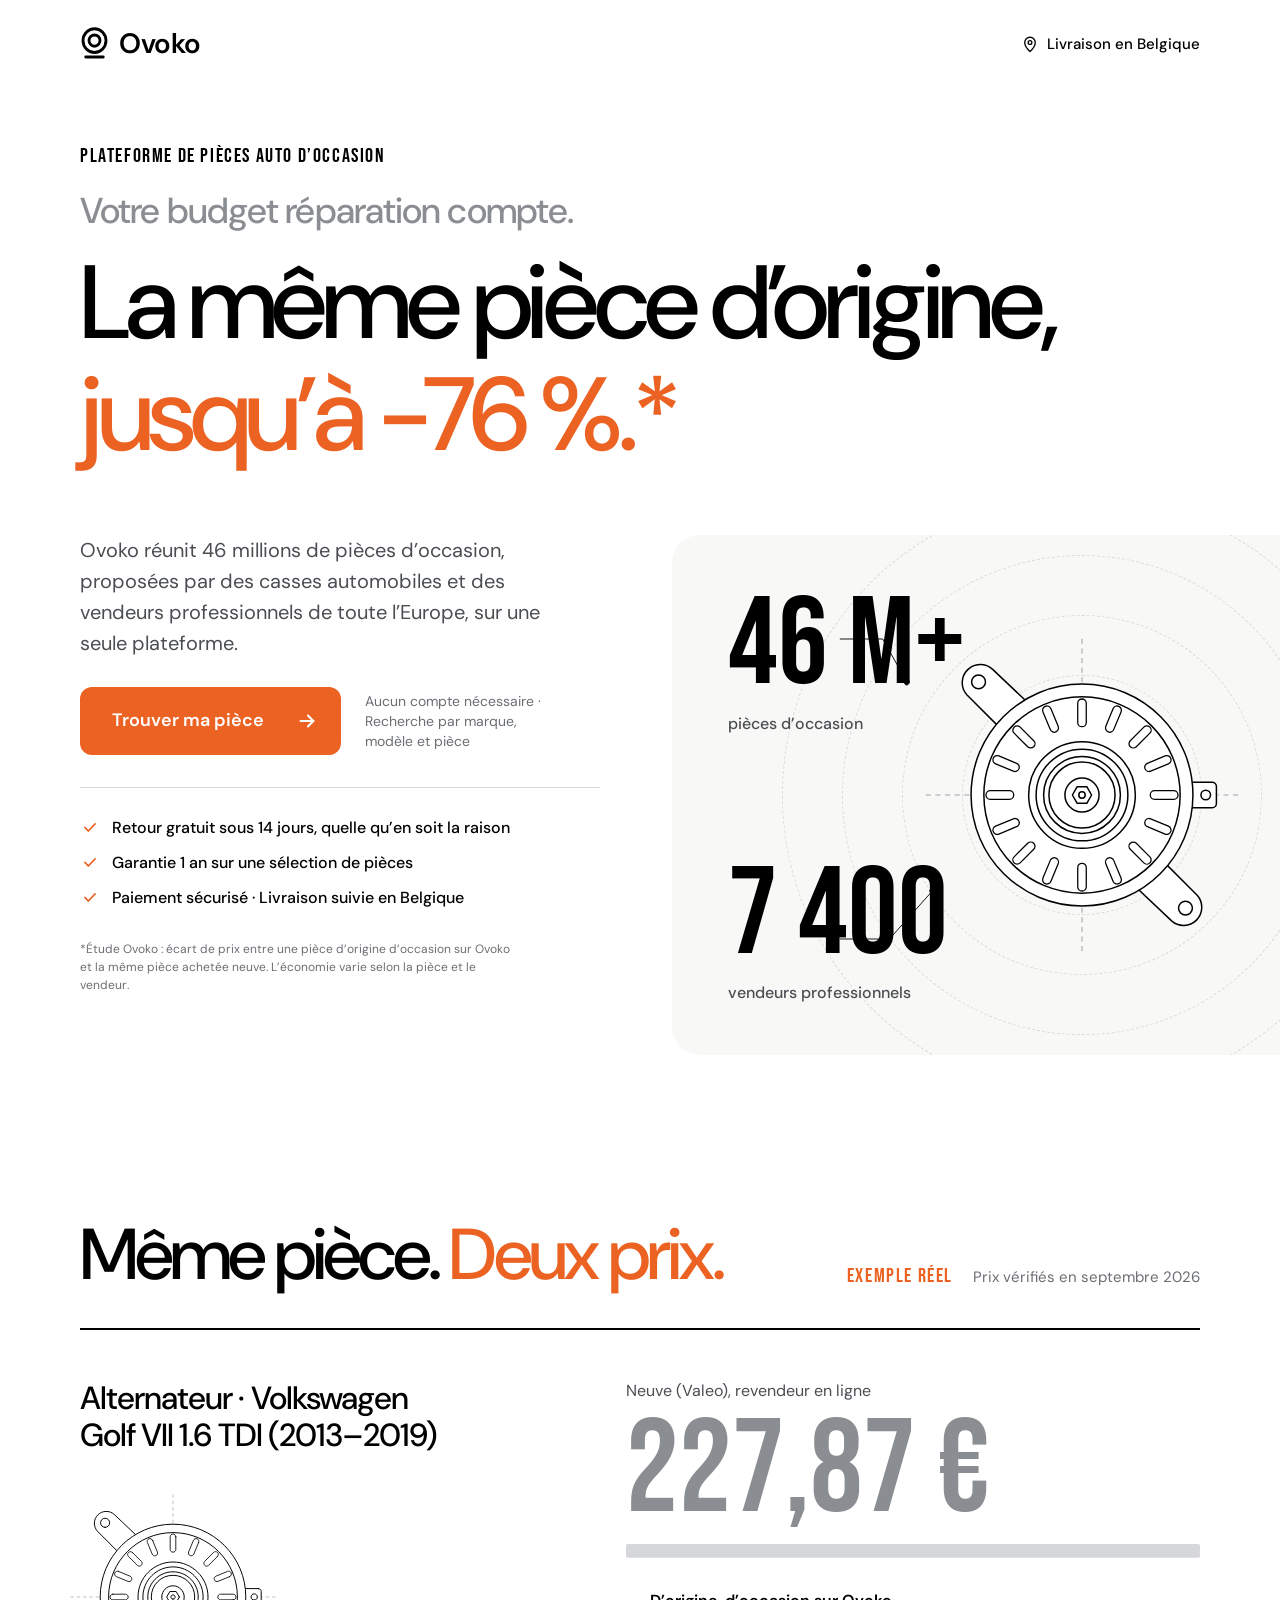
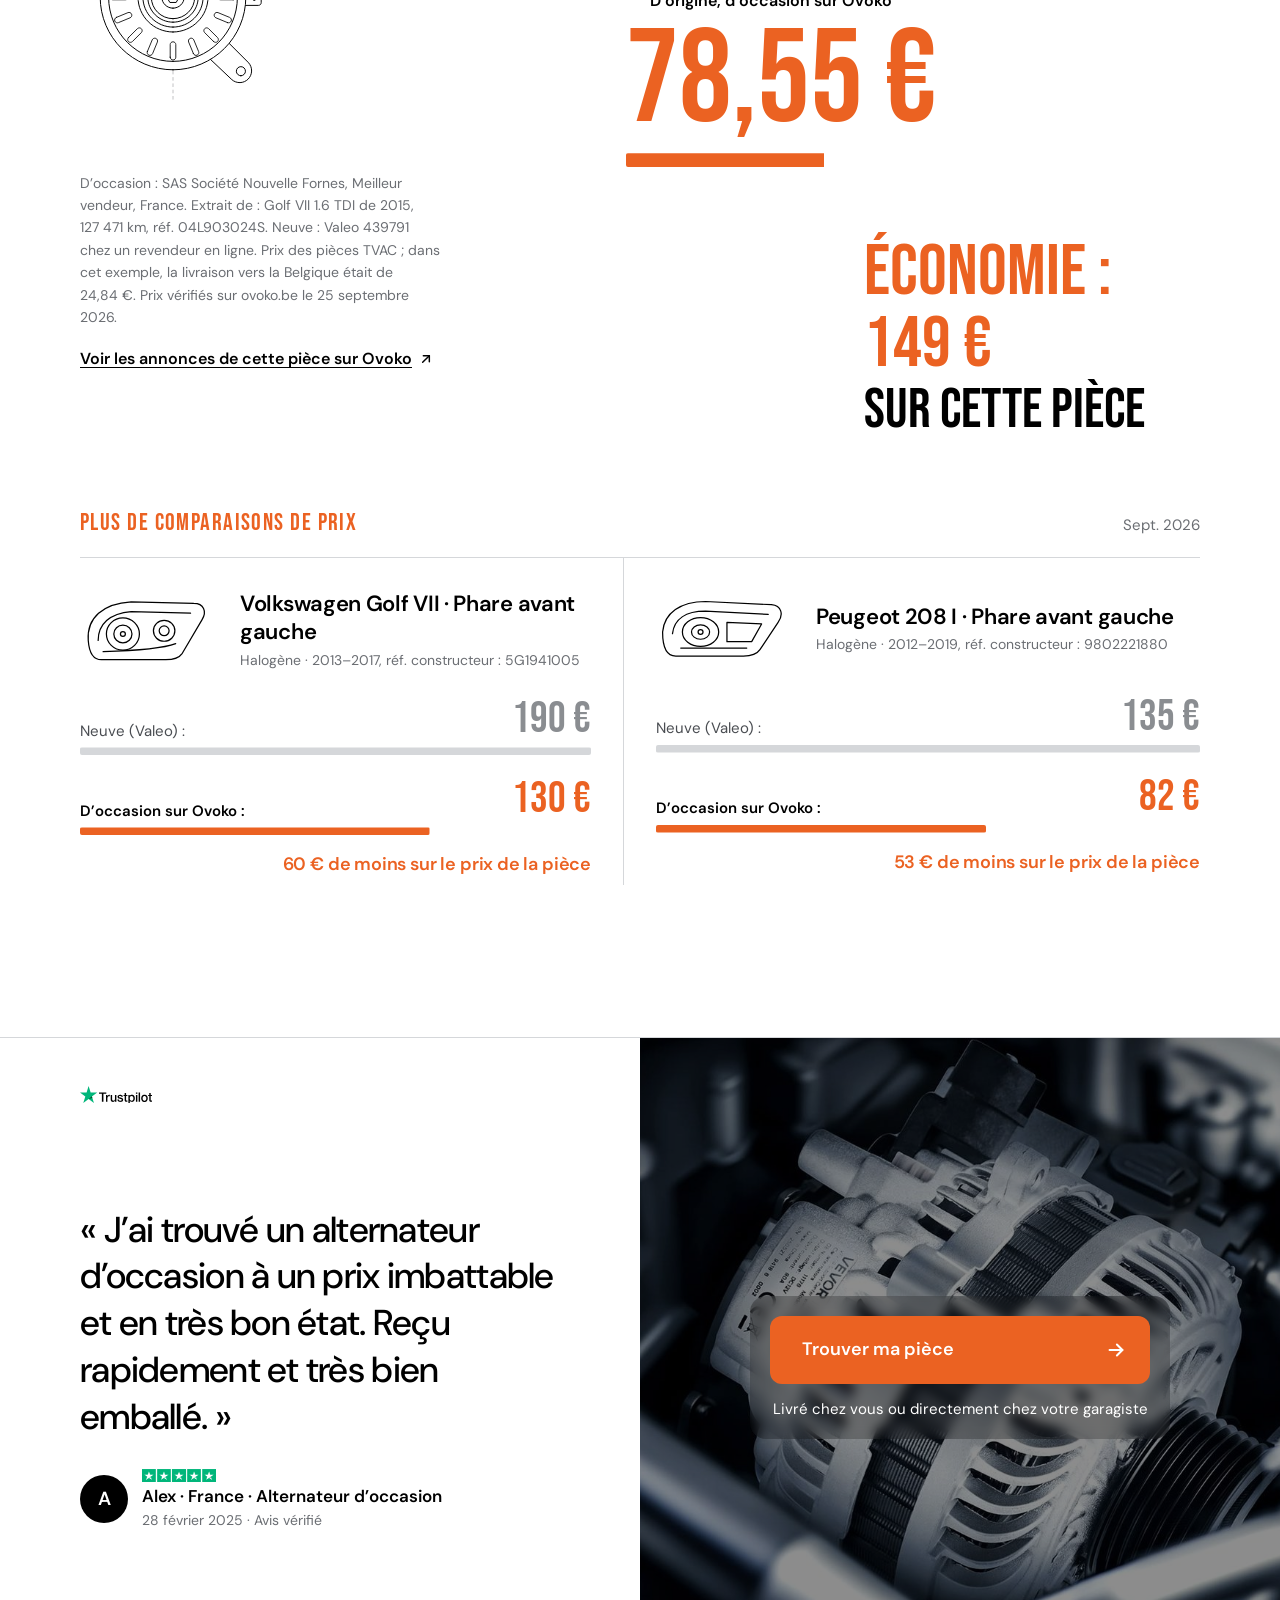
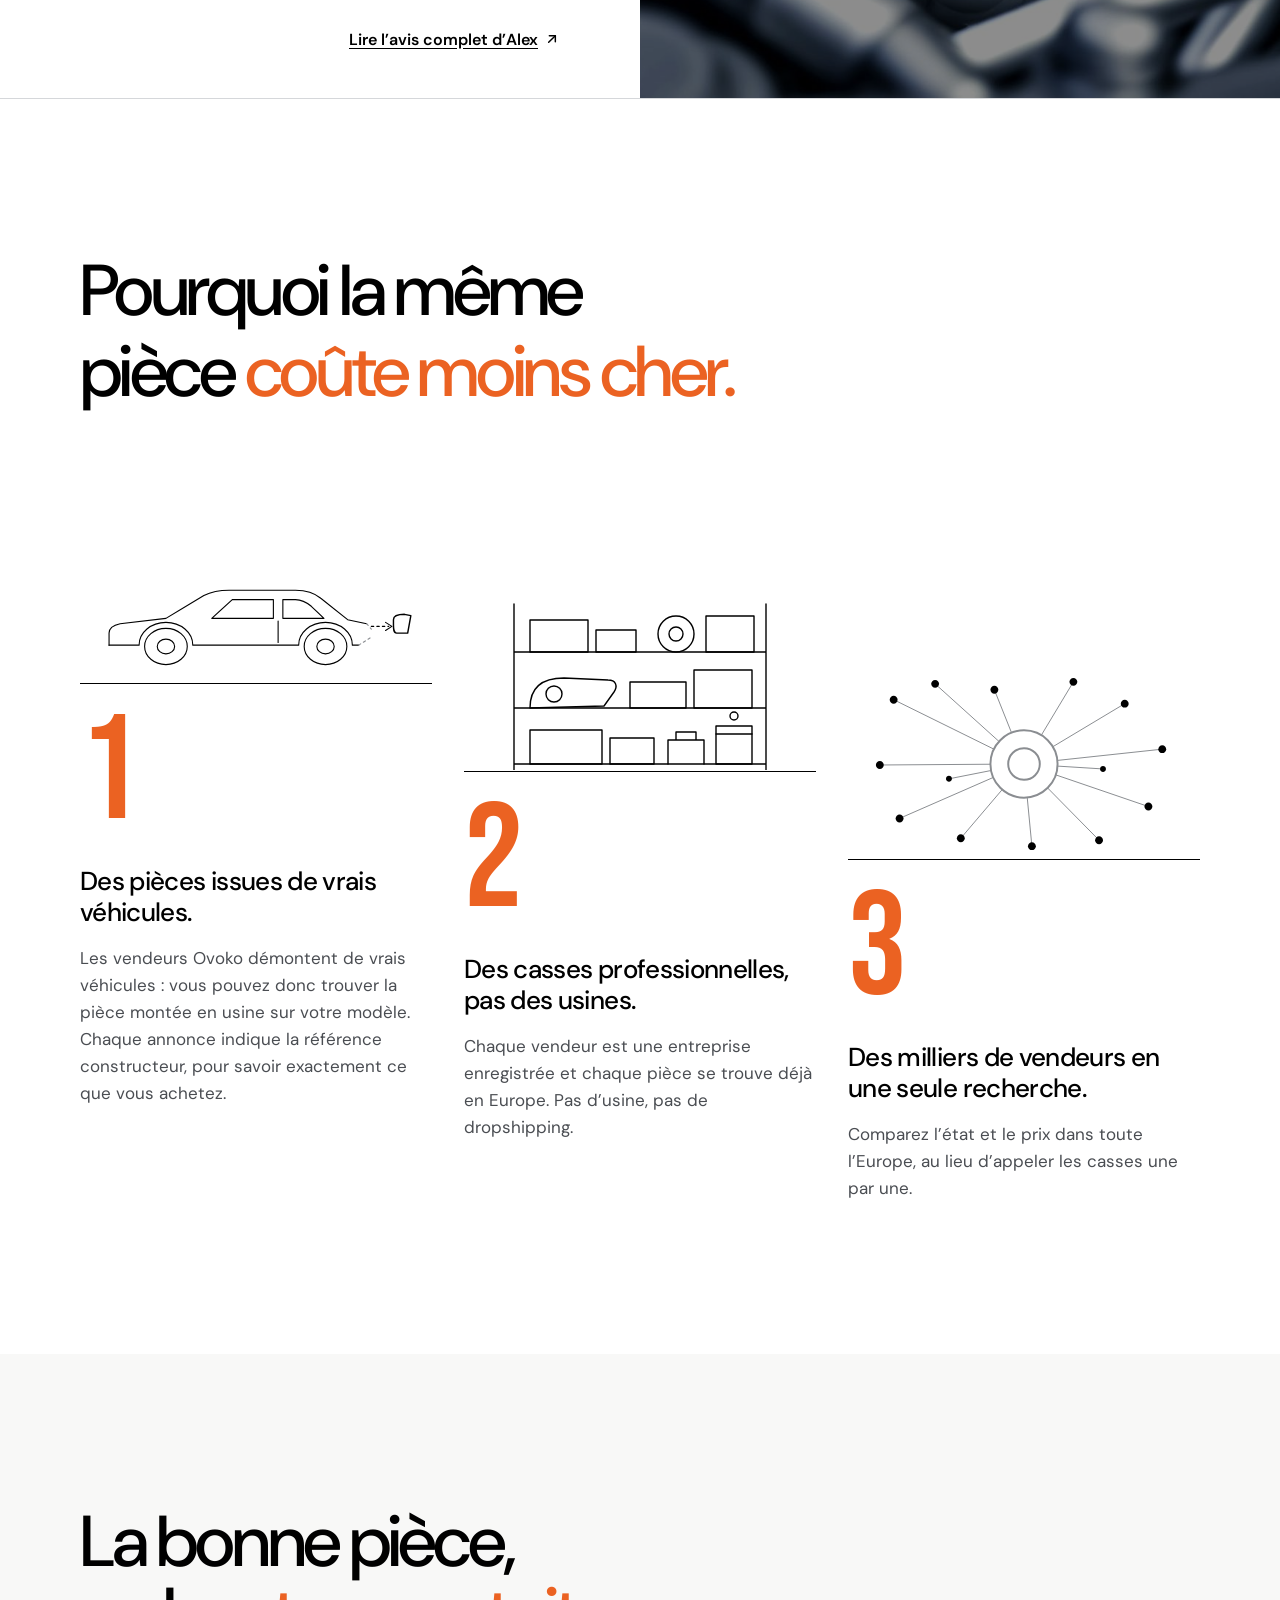
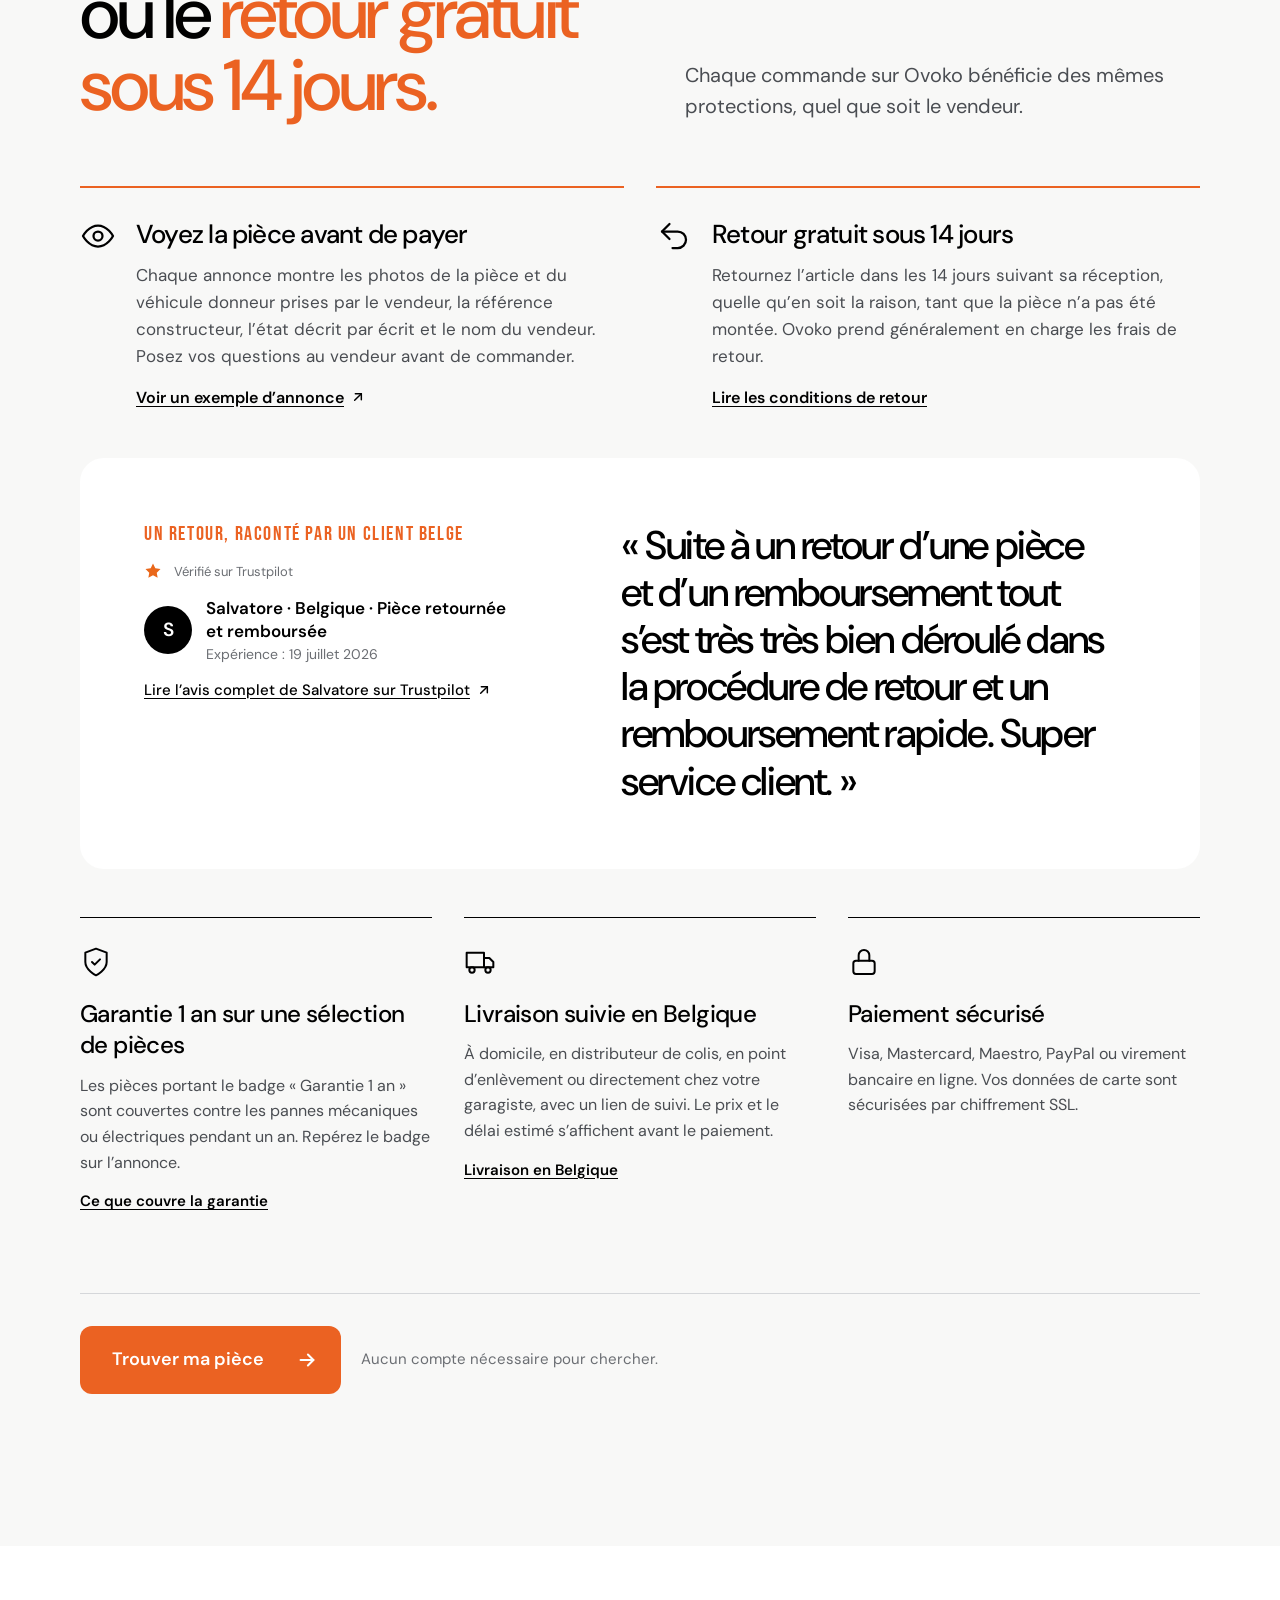
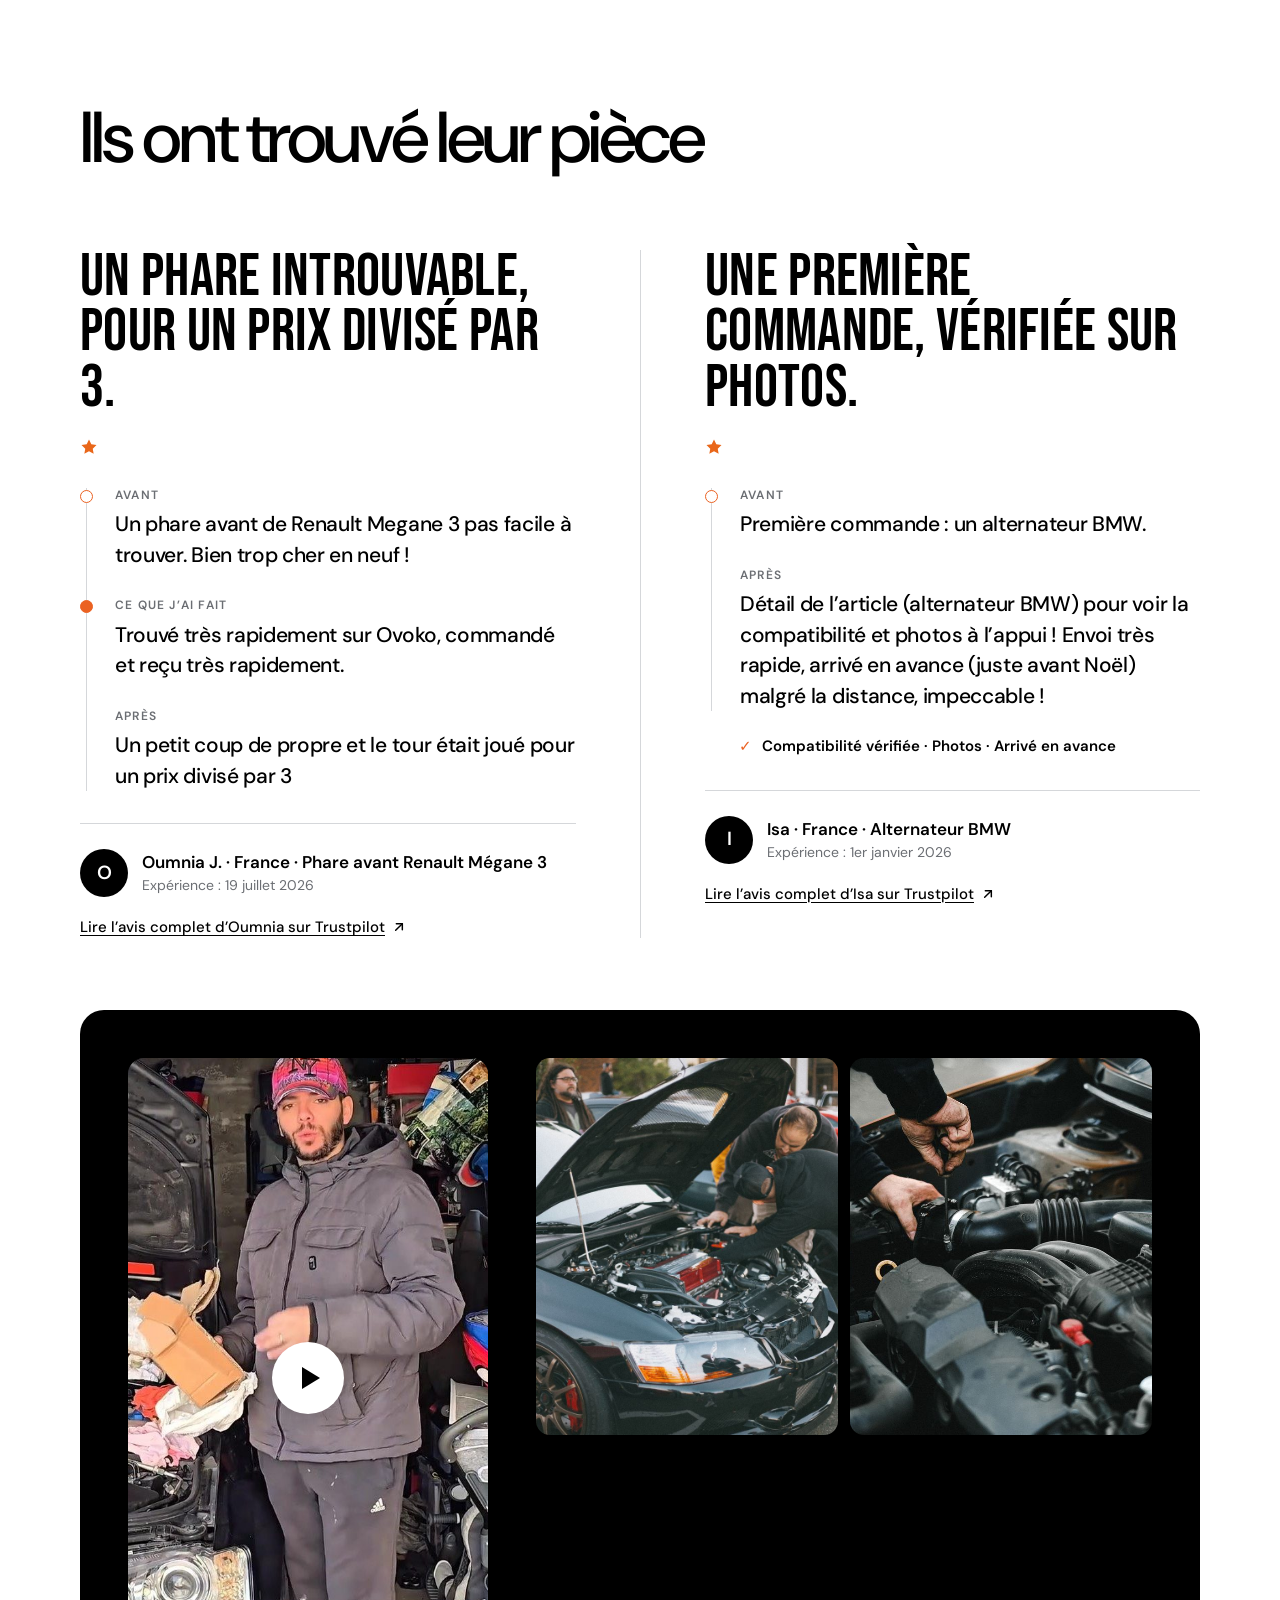
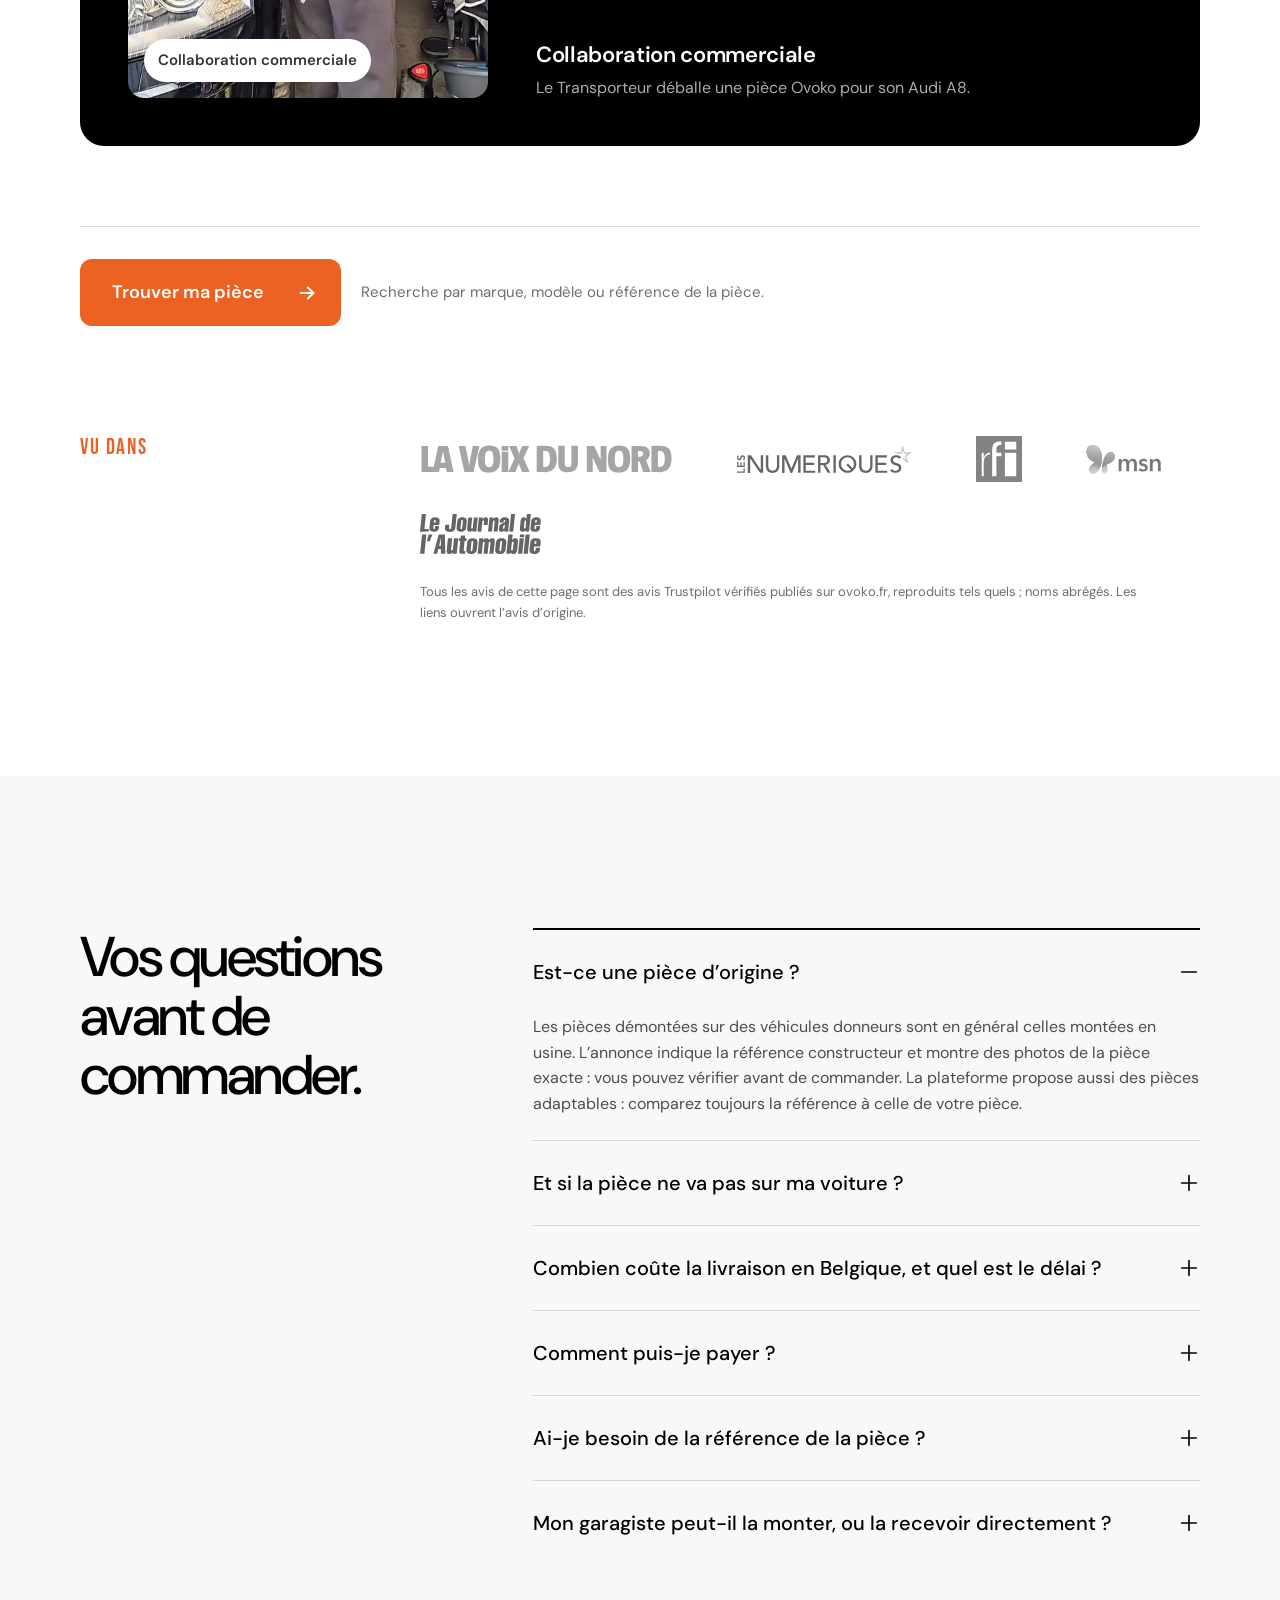
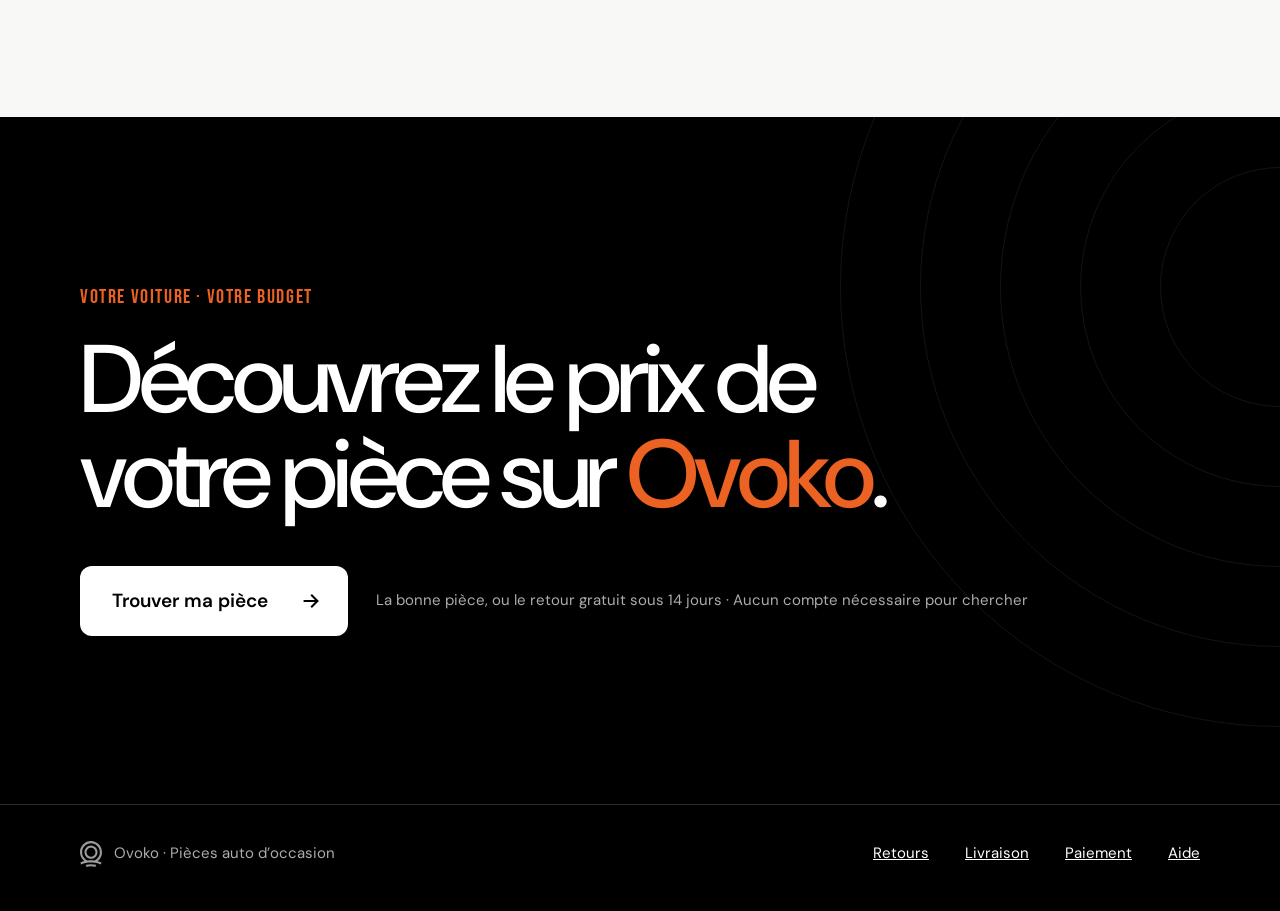
==== commit 3db25f13: "State 14-day free returns wherever returns are mentioned; stats heading matches the tiles Co-Authore" ====
--- a/simple.html
+++ b/simple.html
@@ -4,7 +4,7 @@
 <meta charset="utf-8">
 <meta name="viewport" content="width=device-width, initial-scale=1, viewport-fit=cover">
 <title>Pièces auto d’origine d’occasion jusqu’à −76 % | Ovoko Belgique</title>
-<meta name="description" content="Ovoko réunit 46 millions de pièces auto d’occasion de 7 400 casses automobiles et vendeurs professionnels européens. Retour gratuit, livraison suivie en Belgique.">
+<meta name="description" content="Ovoko réunit 46 millions de pièces auto d’occasion de 7 400 casses automobiles et vendeurs professionnels européens. Retour gratuit sous 14 jours, livraison suivie en Belgique.">
 <meta name="robots" content="noindex, follow">
 <link rel="canonical" href="https://ovoko-be-landing.vercel.app/simple.html">
 <meta name="theme-color" content="#ffffff">
@@ -14,14 +14,14 @@
 <meta property="og:locale" content="fr_BE">
 <meta property="og:url" content="https://ovoko-be-landing.vercel.app/simple.html">
 <meta property="og:title" content="La même pièce d’origine, jusqu’à −76 %">
-<meta property="og:description" content="46 millions de pièces auto d’occasion de vendeurs professionnels européens. Retour gratuit, livraison suivie en Belgique.">
+<meta property="og:description" content="46 millions de pièces auto d’occasion de vendeurs professionnels européens. Retour gratuit sous 14 jours, livraison suivie en Belgique.">
 <meta property="og:image" content="https://ovoko-be-landing.vercel.app/assets/img/og-image.jpg">
 <meta property="og:image:width" content="1200">
 <meta property="og:image:height" content="630">
 <meta property="og:image:alt" content="Ovoko : la même pièce d’origine, jusqu’à −76 %. Alternateur Golf VII à 78,55 € au lieu de 227,87 € neuf.">
 <meta name="twitter:card" content="summary_large_image">
 <meta name="twitter:title" content="La même pièce d’origine, jusqu’à −76 %">
-<meta name="twitter:description" content="46 millions de pièces auto d’occasion de vendeurs professionnels européens. Livraison suivie en Belgique.">
+<meta name="twitter:description" content="46 millions de pièces auto d’occasion de vendeurs professionnels européens. Retour gratuit sous 14 jours, livraison suivie en Belgique.">
 <meta name="twitter:image" content="https://ovoko-be-landing.vercel.app/assets/img/og-image.jpg">
 <!-- Icons -->
 <link rel="icon" href="favicon.ico" sizes="48x48">
@@ -29,7 +29,7 @@
 <link rel="apple-touch-icon" href="assets/icons/apple-touch-icon.png">
 <link rel="manifest" href="site.webmanifest">
 <script type="application/ld+json">
-{"@context":"https://schema.org","@type":"WebPage","name":"Pièces auto d’origine d’occasion jusqu’à −76 % | Ovoko Belgique","description":"Ovoko réunit 46 millions de pièces auto d’occasion de 7 400 casses automobiles et vendeurs professionnels européens. Retour gratuit, livraison suivie en Belgique.","inLanguage":"fr-BE","url":"https://ovoko-be-landing.vercel.app/simple.html","publisher":{"@type":"Organization","name":"Ovoko","url":"https://ovoko.be/fr","logo":"https://ovoko-be-landing.vercel.app/assets/icons/icon-512.png"}}
+{"@context":"https://schema.org","@type":"WebPage","name":"Pièces auto d’origine d’occasion jusqu’à −76 % | Ovoko Belgique","description":"Ovoko réunit 46 millions de pièces auto d’occasion de 7 400 casses automobiles et vendeurs professionnels européens. Retour gratuit sous 14 jours, livraison suivie en Belgique.","inLanguage":"fr-BE","url":"https://ovoko-be-landing.vercel.app/simple.html","publisher":{"@type":"Organization","name":"Ovoko","url":"https://ovoko.be/fr","logo":"https://ovoko-be-landing.vercel.app/assets/icons/icon-512.png"}}
 </script>
 <link rel="preconnect" href="https://fonts.googleapis.com">
 <link rel="preconnect" href="https://fonts.gstatic.com" crossorigin>
@@ -60,7 +60,7 @@
           <p class="s-hero__micro">Aucun compte nécessaire · Recherche par marque, modèle et pièce</p>
         </div>
         <ul class="s-checks">
-          <li>Retour gratuit, quelle qu’en soit la raison</li>
+          <li>Retour gratuit sous 14&nbsp;jours, quelle qu’en soit la raison</li>
           <li>Garantie 1&nbsp;an sur une sélection de pièces</li>
           <li>Paiement sécurisé · Livraison suivie en Belgique</li>
         </ul>
@@ -184,7 +184,7 @@
 <section class="s-sec s-warm" id="annonces" aria-labelledby="fits-title">
   <div class="container">
     <div class="s-fits__head">
-      <h2 class="s-h2" id="fits-title">La bonne pièce, ou le <span class="s-or">retour gratuit.</span></h2>
+      <h2 class="s-h2" id="fits-title">La bonne pièce, ou le <span class="s-or">retour gratuit sous&nbsp;14&nbsp;jours.</span></h2>
       <p>Chaque commande sur Ovoko bénéficie des mêmes protections, quel que soit le vendeur.</p>
     </div>
     <div class="s-duo" data-mslider>
@@ -199,8 +199,8 @@
       <div>
         <img class="ico" src="assets/simple/i-return.svg" alt="" width="36" height="36">
         <div>
-          <h3>Retour gratuit</h3>
-          <p>Retournez l’article, quelle qu’en soit la raison, tant que la pièce n’a pas été montée. Ovoko prend généralement en charge les frais de retour.</p>
+          <h3>Retour gratuit sous 14&nbsp;jours</h3>
+          <p>Retournez l’article dans les 14&nbsp;jours suivant sa réception, quelle qu’en soit la raison, tant que la pièce n’a pas été montée. Ovoko prend généralement en charge les frais de retour.</p>
           <a class="s-link" href="https://ovoko.be/fr/retours-et-garantie">Lire les conditions de retour</a>
         </div>
       </div>
@@ -321,7 +321,7 @@
       </div>
       <div class="faq__item">
         <button class="faq__q" aria-expanded="false" aria-controls="faq-2">Et si la pièce ne va pas sur ma voiture&nbsp;? <img class="i-plus" src="assets/icons/plus.svg" alt=""><img class="i-minus" src="assets/icons/minus.svg" alt=""></button>
-        <div class="faq__a" id="faq-2"><div><p>Vous pouvez la retourner, quelle qu’en soit la raison, tant qu’elle n’a pas été montée&nbsp;: Ovoko prend généralement en charge les frais de retour et vous êtes remboursé. Pour éviter un retour, comparez la référence constructeur de l’annonce avec celle de votre pièce et posez vos questions au vendeur avant de commander. <a href="https://ovoko.be/fr/retours-et-garantie">Conditions de retour</a></p></div></div>
+        <div class="faq__a" id="faq-2"><div><p>Vous pouvez la retourner dans les 14&nbsp;jours suivant sa réception, quelle qu’en soit la raison, tant qu’elle n’a pas été montée&nbsp;: Ovoko prend généralement en charge les frais de retour et vous êtes remboursé. Pour éviter un retour, comparez la référence constructeur de l’annonce avec celle de votre pièce et posez vos questions au vendeur avant de commander. <a href="https://ovoko.be/fr/retours-et-garantie">Conditions de retour</a></p></div></div>
       </div>
       <div class="faq__item">
         <button class="faq__q" aria-expanded="false" aria-controls="faq-3">Combien coûte la livraison en Belgique, et quel est le délai&nbsp;? <img class="i-plus" src="assets/icons/plus.svg" alt=""><img class="i-minus" src="assets/icons/minus.svg" alt=""></button>
@@ -353,7 +353,7 @@
     <h2>Découvrez le prix de votre pièce sur <span class="orange">Ovoko</span>.</h2>
     <div class="s-final__cta">
       <a class="btn-s btn-s--white js-cta" data-cta="final" href="https://ovoko.be/fr">Trouver ma pièce <img src="assets/icons/arrow.svg" alt="" width="22" height="22"></a>
-      <p>La bonne pièce, ou le retour gratuit · Aucun compte nécessaire pour chercher</p>
+      <p>La bonne pièce, ou le retour gratuit sous 14&nbsp;jours · Aucun compte nécessaire pour chercher</p>
     </div>
   </div>
   <div class="s-footer">
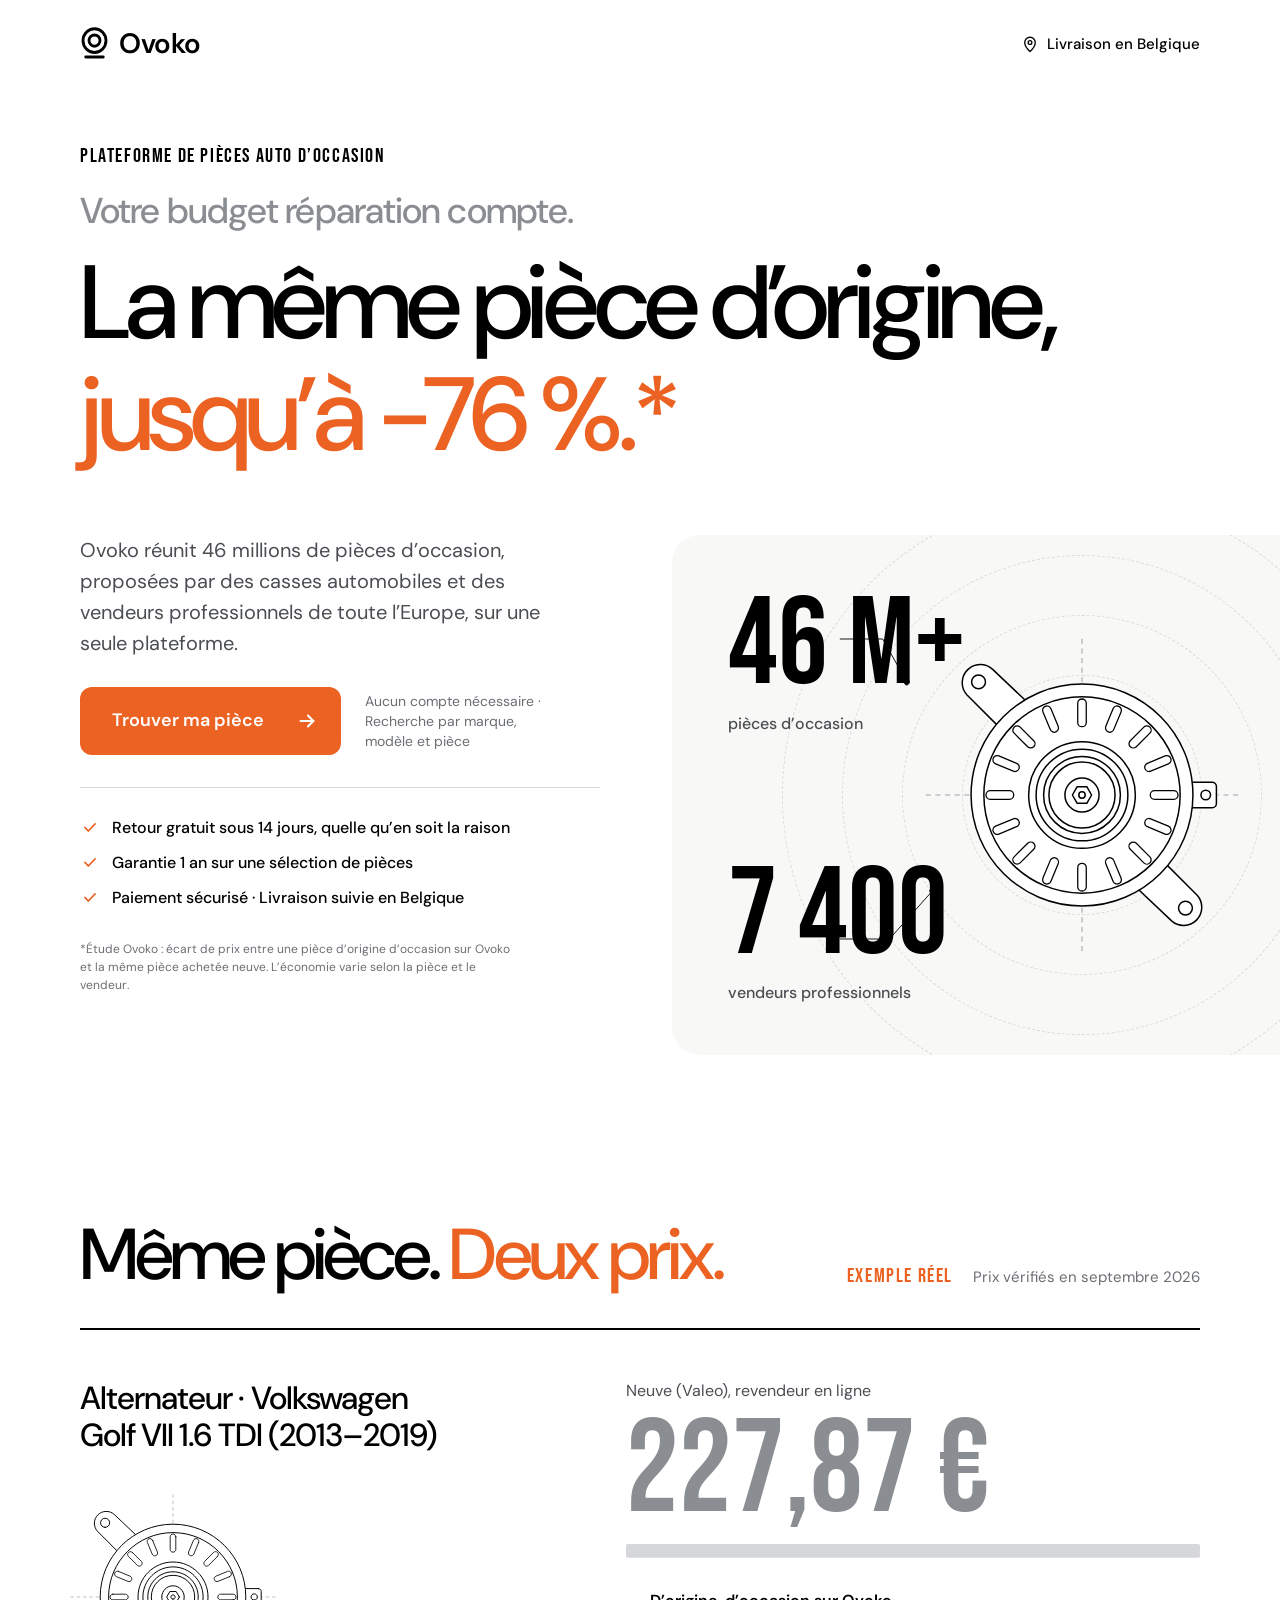
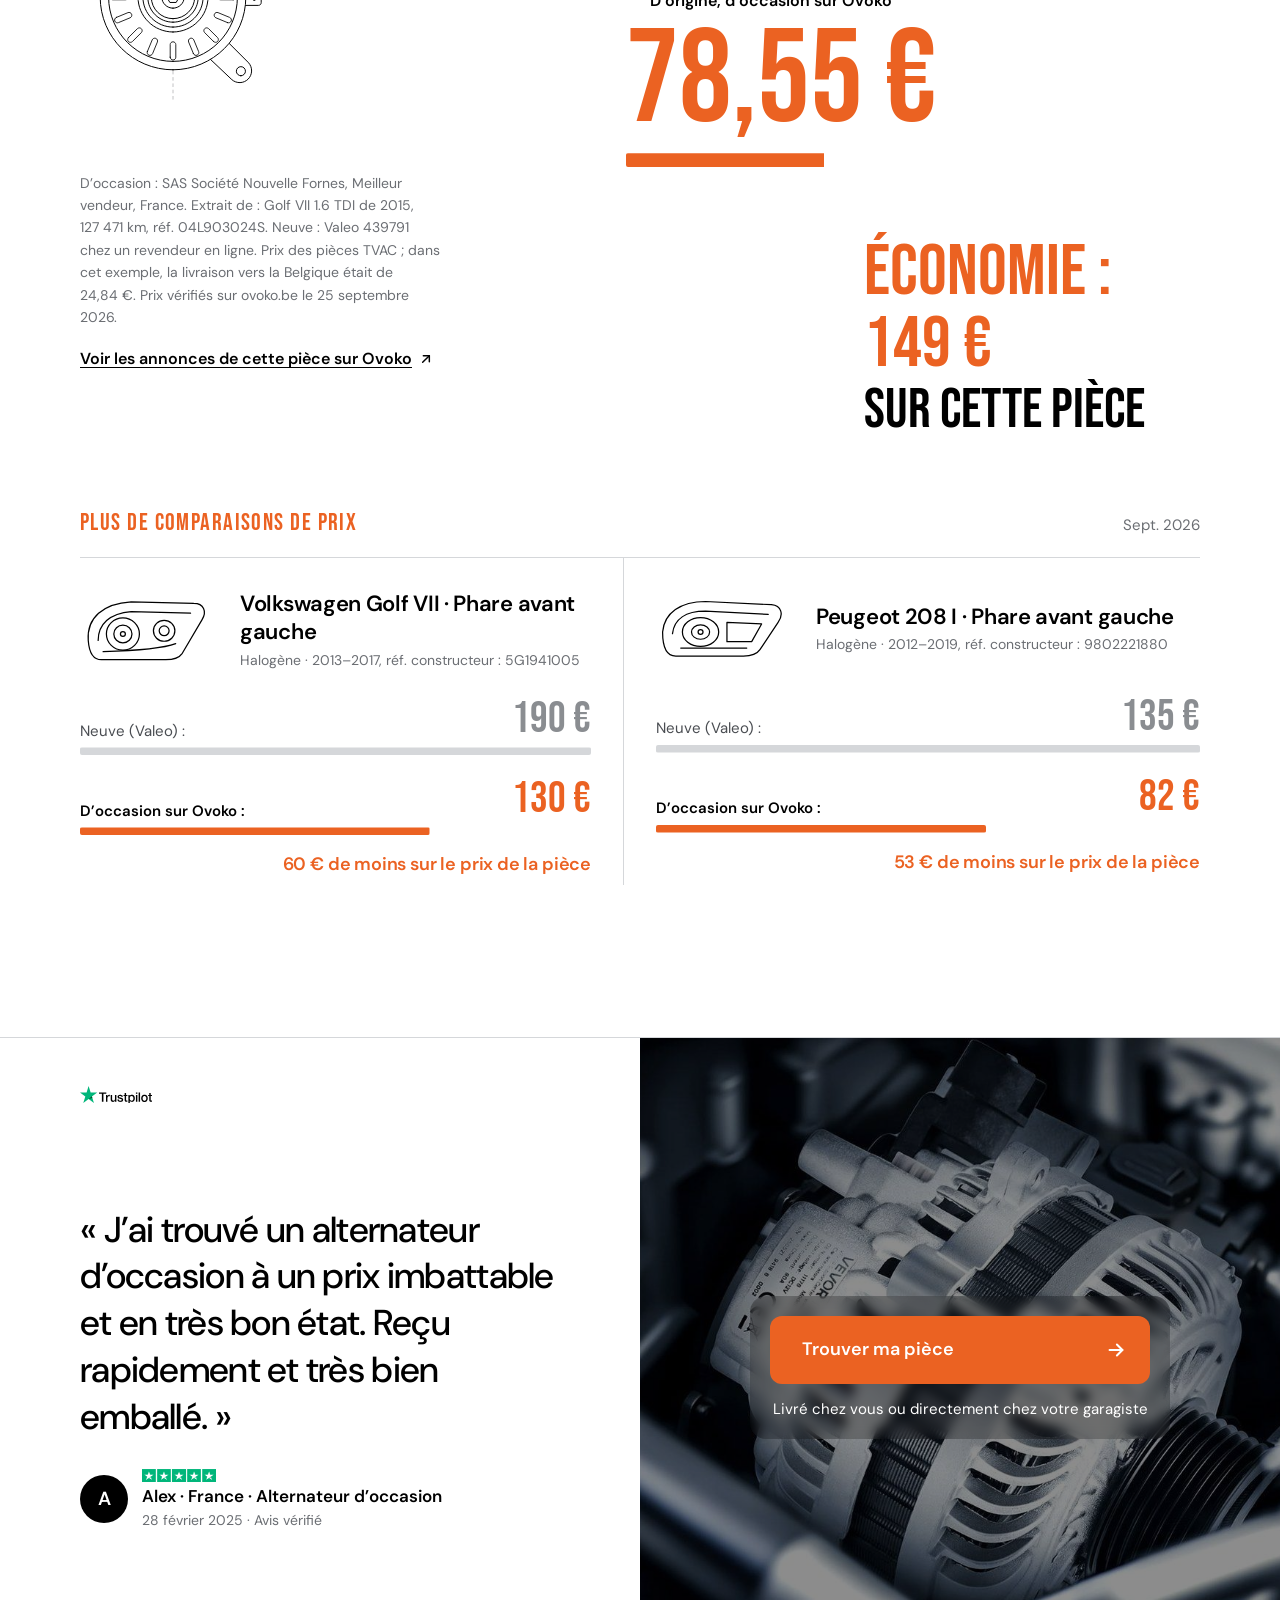
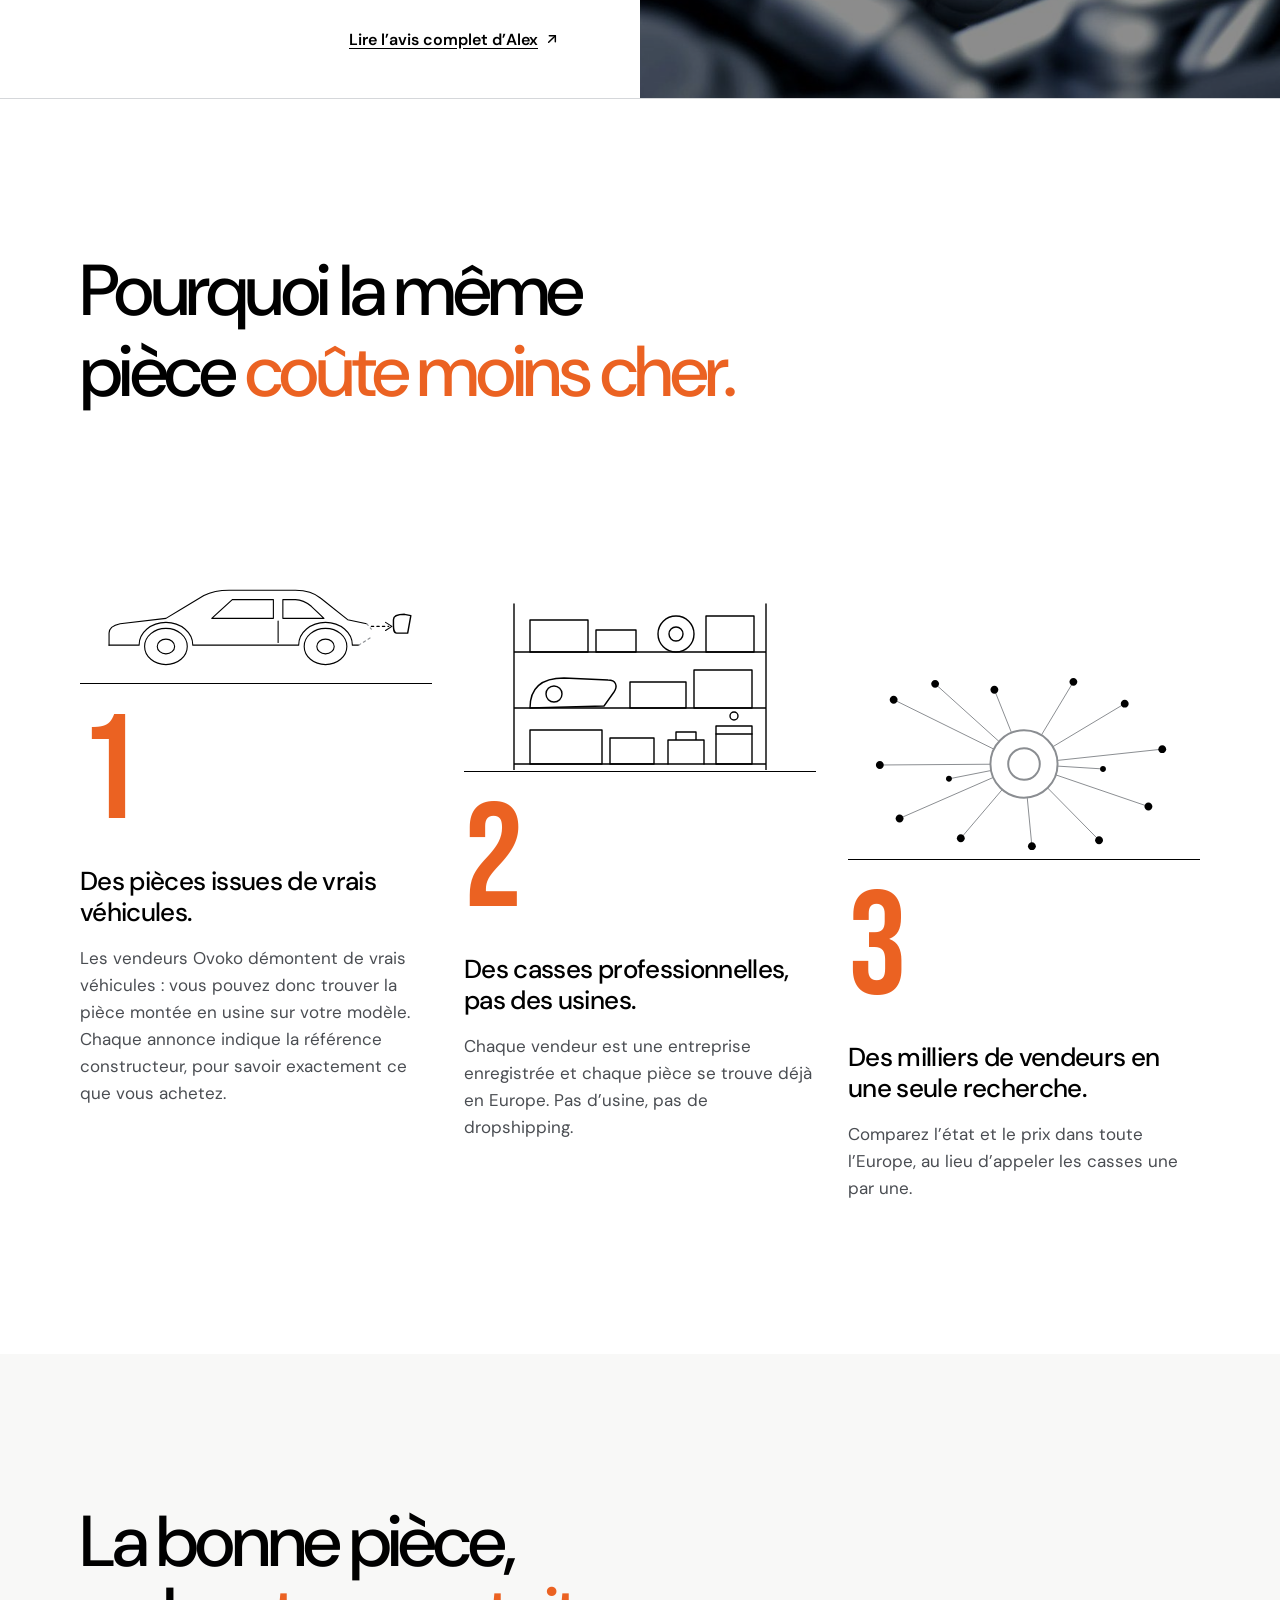
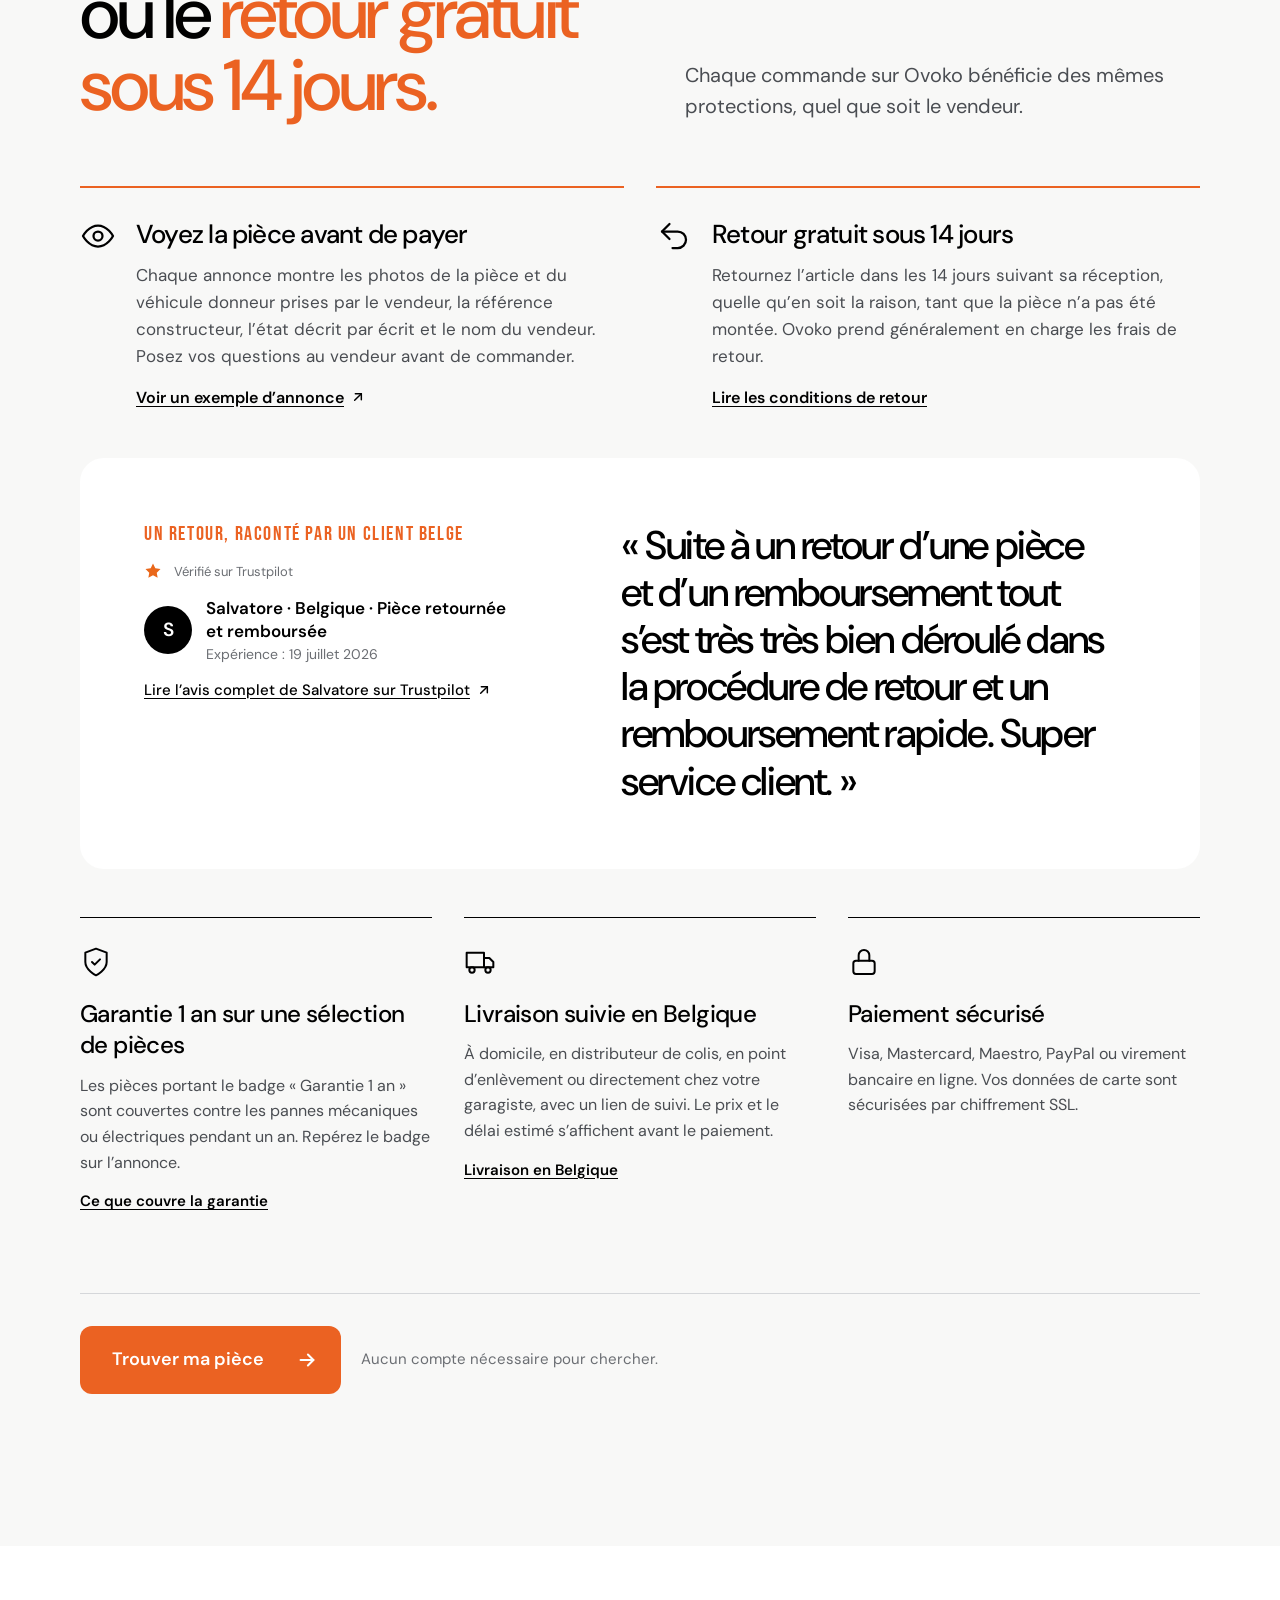
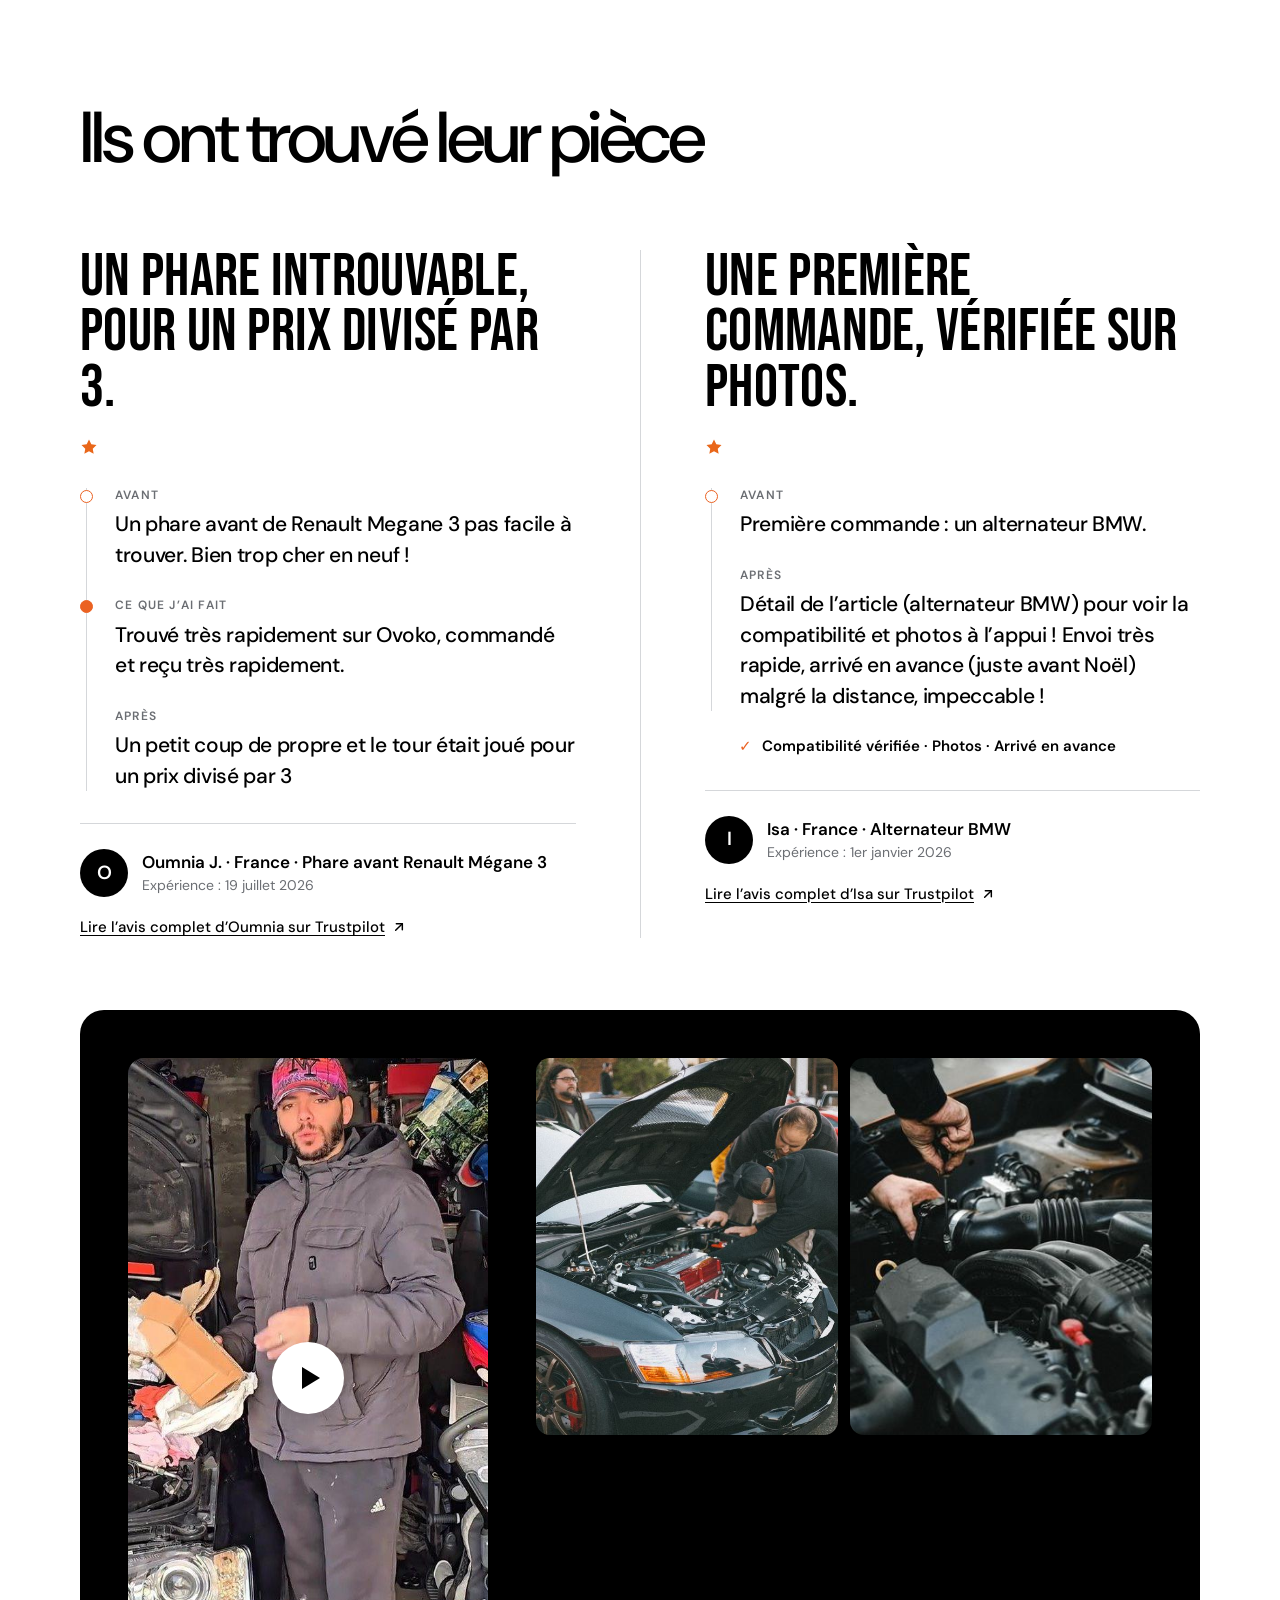
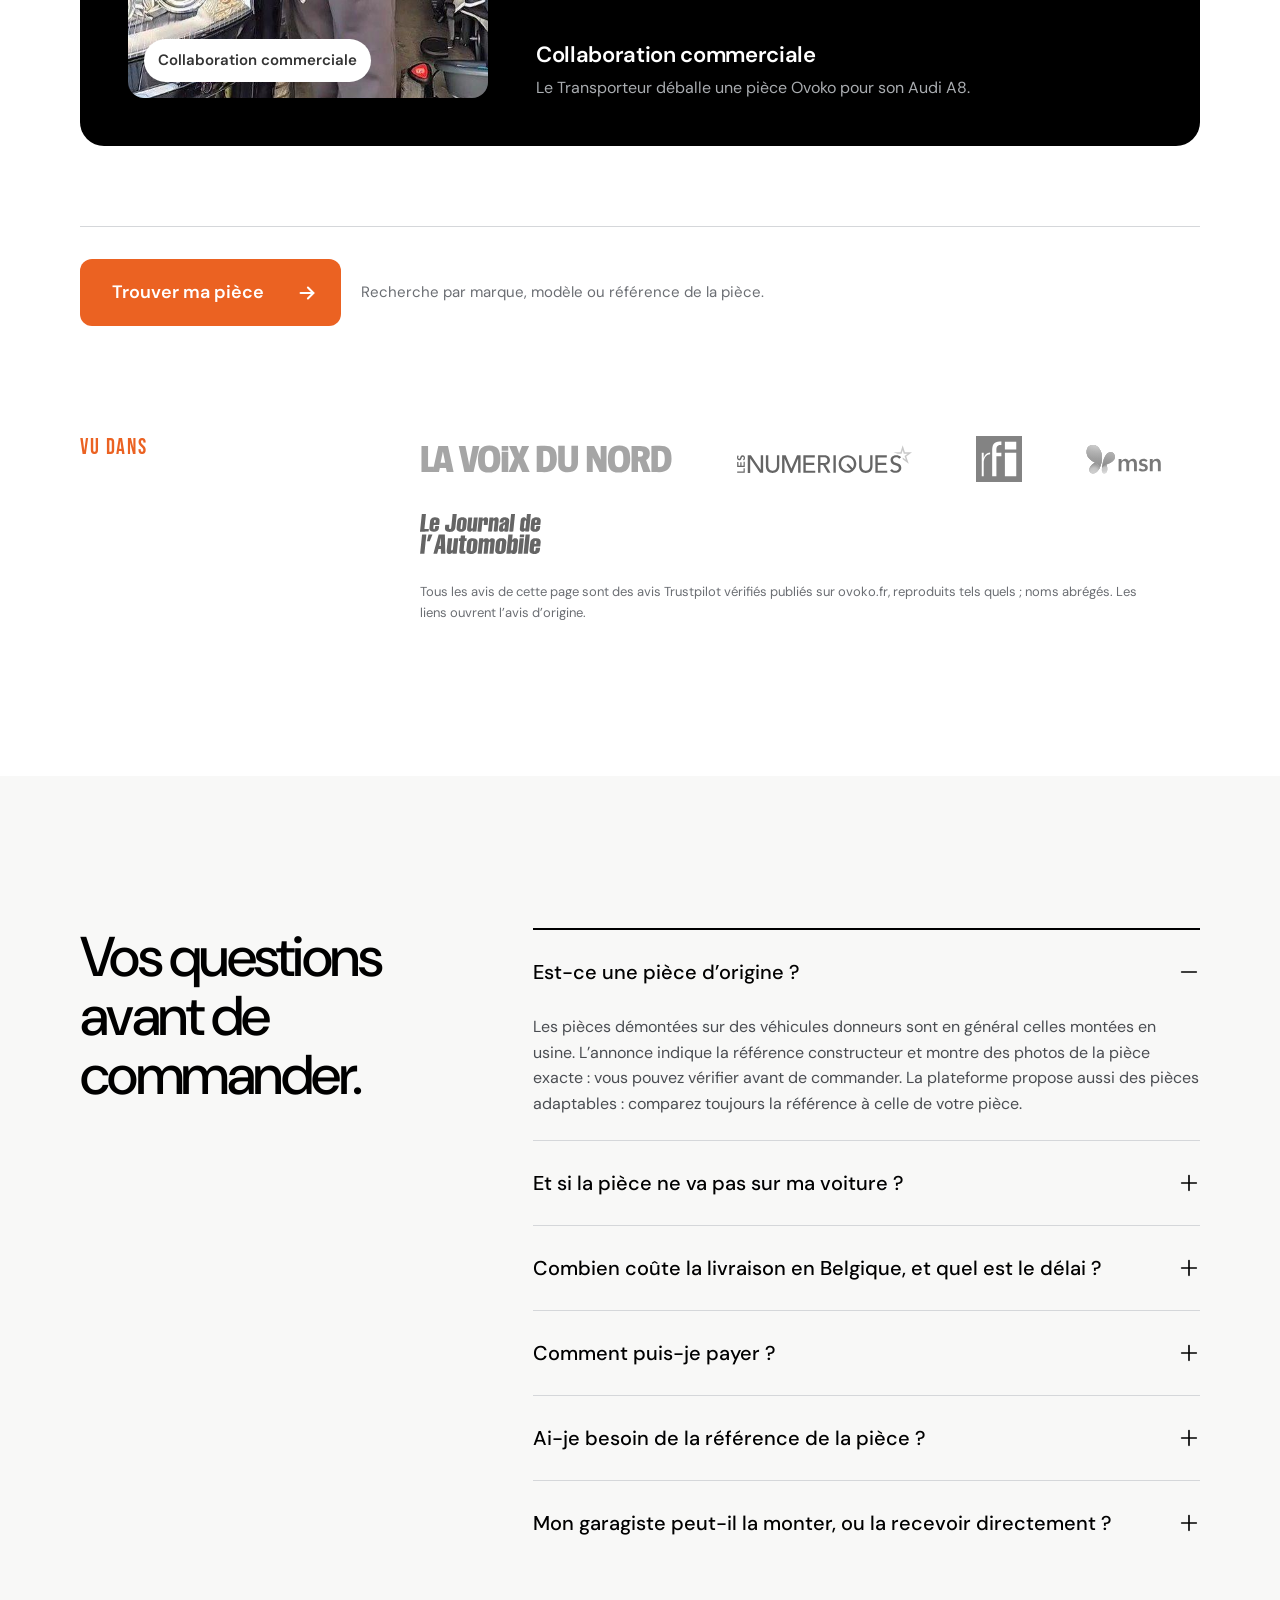
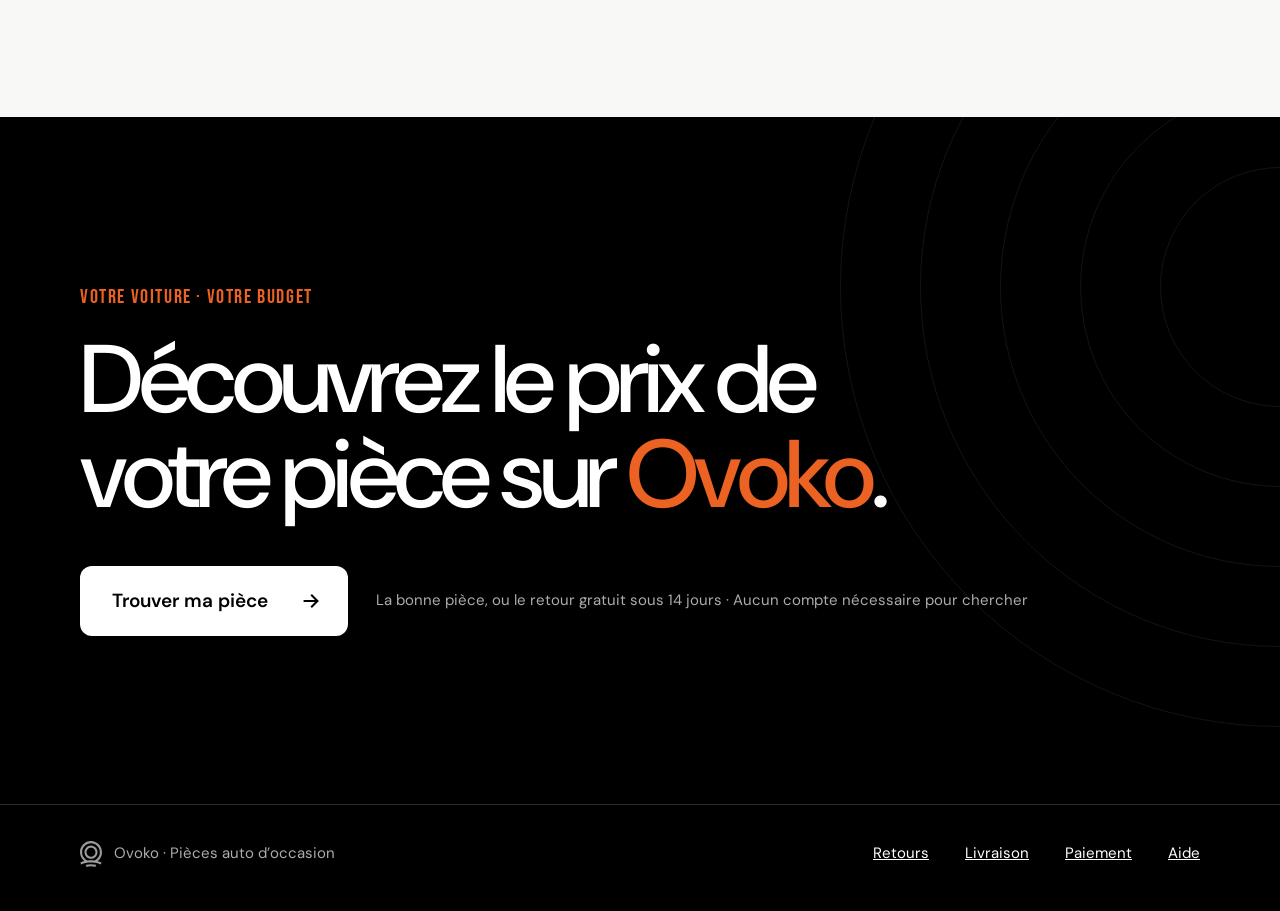
==== commit 954ba5f5: "No UTMs on outbound links; every external link opens in a new tab - main.js: removed the UTM / fbcli" ====
--- a/simple.html
+++ b/simple.html
@@ -44,8 +44,8 @@
 <header class="hero-a-s" id="top">
   <div class="s-header">
     <div class="s-header__inner container">
-      <a class="s-brand" href="https://ovoko.be/fr" aria-label="Ovoko"><img src="assets/simple/mark-black.svg" alt="" width="29" height="34"> Ovoko</a>
-      <a class="s-geo" href="https://ovoko.be/fr/livraison"><img src="assets/simple/pin.svg" alt="" width="18" height="18"> Livraison en Belgique</a>
+      <a class="s-brand" href="https://ovoko.be/fr" aria-label="Ovoko" target="_blank" rel="noopener"><img src="assets/simple/mark-black.svg" alt="" width="29" height="34"> Ovoko</a>
+      <a class="s-geo" href="https://ovoko.be/fr/livraison" target="_blank" rel="noopener"><img src="assets/simple/pin.svg" alt="" width="18" height="18"> Livraison en Belgique</a>
     </div>
   </div>
   <div class="s-hero container">
@@ -56,7 +56,7 @@
       <div>
         <p class="s-hero__sub">Ovoko réunit 46 millions de pièces d’occasion, proposées par des casses automobiles et des vendeurs professionnels de toute l’Europe, sur une seule plateforme.</p>
         <div class="s-hero__cta">
-          <a class="btn-s js-cta" data-cta="hero" href="https://ovoko.be/fr">Trouver ma pièce <img src="assets/simple/arrow-white.svg" alt="" width="22" height="22"></a>
+          <a class="btn-s js-cta" data-cta="hero" href="https://ovoko.be/fr" target="_blank" rel="noopener">Trouver ma pièce <img src="assets/simple/arrow-white.svg" alt="" width="22" height="22"></a>
           <p class="s-hero__micro">Aucun compte nécessaire · Recherche par marque, modèle et pièce</p>
         </div>
         <ul class="s-checks">
@@ -91,7 +91,7 @@
         <h3>Alternateur · Volkswagen Golf&nbsp;VII 1.6&nbsp;TDI (2013–2019)</h3>
         <img class="s-price__illus" src="assets/simple/alternator-small.svg" alt="" width="210" height="210">
         <p class="s-price__fine">D’occasion&nbsp;: SAS Société Nouvelle Fornes, Meilleur vendeur, France. Extrait de&nbsp;: Golf VII 1.6 TDI de 2015, 127&nbsp;471&nbsp;km, réf. 04L903024S. Neuve&nbsp;: Valeo 439791 chez un revendeur en ligne. Prix des pièces TVAC&nbsp;; dans cet exemple, la livraison vers la Belgique était de 24,84&nbsp;€. Prix vérifiés sur ovoko.be le 25 septembre 2026.</p>
-        <a class="s-link js-cta" data-cta="price-listings" href="https://ovoko.be/fr/chercher?q=04L903024S">Voir les annonces de cette pièce sur Ovoko <img src="assets/simple/arrow-ne.svg" alt="" width="16" height="16"></a>
+        <a class="s-link js-cta" data-cta="price-listings" href="https://ovoko.be/fr/chercher?q=04L903024S" target="_blank" rel="noopener">Voir les annonces de cette pièce sur Ovoko <img src="assets/simple/arrow-ne.svg" alt="" width="16" height="16"></a>
       </div>
       <div>
         <div class="s-row s-row--new">
@@ -147,7 +147,7 @@
   </figure>
   <div class="s-band__cta">
     <div class="glass">
-      <a class="btn-s js-cta" data-cta="mid" href="https://ovoko.be/fr">Trouver ma pièce <img src="assets/simple/arrow-white.svg" alt="" width="22" height="22"></a>
+      <a class="btn-s js-cta" data-cta="mid" href="https://ovoko.be/fr" target="_blank" rel="noopener">Trouver ma pièce <img src="assets/simple/arrow-white.svg" alt="" width="22" height="22"></a>
       <p>Livré chez vous ou directement chez votre garagiste</p>
     </div>
   </div>
@@ -193,7 +193,7 @@
         <div>
           <h3>Voyez la pièce avant de payer</h3>
           <p>Chaque annonce montre les photos de la pièce et du véhicule donneur prises par le vendeur, la référence constructeur, l’état décrit par écrit et le nom du vendeur. Posez vos questions au vendeur avant de commander.</p>
-          <a class="s-link js-cta" data-cta="example-listing" href="https://ovoko.be/fr/les-pieces/fkk6899-04l903024s-volkswagen-golf-vii-generateur-alternateur">Voir un exemple d’annonce <img src="assets/simple/arrow-ne.svg" alt="" width="16" height="16"></a>
+          <a class="s-link js-cta" data-cta="example-listing" href="https://ovoko.be/fr/les-pieces/fkk6899-04l903024s-volkswagen-golf-vii-generateur-alternateur" target="_blank" rel="noopener">Voir un exemple d’annonce <img src="assets/simple/arrow-ne.svg" alt="" width="16" height="16"></a>
         </div>
       </div>
       <div>
@@ -201,7 +201,7 @@
         <div>
           <h3>Retour gratuit sous 14&nbsp;jours</h3>
           <p>Retournez l’article dans les 14&nbsp;jours suivant sa réception, quelle qu’en soit la raison, tant que la pièce n’a pas été montée. Ovoko prend généralement en charge les frais de retour.</p>
-          <a class="s-link" href="https://ovoko.be/fr/retours-et-garantie">Lire les conditions de retour</a>
+          <a class="s-link" href="https://ovoko.be/fr/retours-et-garantie" target="_blank" rel="noopener">Lire les conditions de retour</a>
         </div>
       </div>
     </div>
@@ -219,13 +219,13 @@
         <img class="ico" src="assets/simple/i-shield.svg" alt="" width="32" height="32">
         <h3>Garantie 1&nbsp;an sur une sélection de pièces</h3>
         <p>Les pièces portant le badge «&nbsp;Garantie 1&nbsp;an&nbsp;» sont couvertes contre les pannes mécaniques ou électriques pendant un an. Repérez le badge sur l’annonce.</p>
-        <a class="s-link" href="https://ovoko.be/fr/retours-et-garantie">Ce que couvre la garantie</a>
+        <a class="s-link" href="https://ovoko.be/fr/retours-et-garantie" target="_blank" rel="noopener">Ce que couvre la garantie</a>
       </div>
       <div>
         <img class="ico" src="assets/simple/i-truck.svg" alt="" width="32" height="32">
         <h3>Livraison suivie en Belgique</h3>
         <p>À domicile, en distributeur de colis, en point d’enlèvement ou directement chez votre garagiste, avec un lien de suivi. Le prix et le délai estimé s’affichent avant le paiement.</p>
-        <a class="s-link" href="https://ovoko.be/fr/livraison">Livraison en Belgique</a>
+        <a class="s-link" href="https://ovoko.be/fr/livraison" target="_blank" rel="noopener">Livraison en Belgique</a>
       </div>
       <div>
         <img class="ico" src="assets/simple/i-lock.svg" alt="" width="32" height="32">
@@ -234,7 +234,7 @@
       </div>
     </div>
     <div class="s-midcta">
-      <a class="btn-s js-cta" data-cta="mid-protect" href="https://ovoko.be/fr">Trouver ma pièce <img src="assets/simple/arrow-white.svg" alt="" width="22" height="22"></a>
+      <a class="btn-s js-cta" data-cta="mid-protect" href="https://ovoko.be/fr" target="_blank" rel="noopener">Trouver ma pièce <img src="assets/simple/arrow-white.svg" alt="" width="22" height="22"></a>
       <p>Aucun compte nécessaire pour chercher.</p>
     </div>
   </div>
@@ -290,7 +290,7 @@
     </div>
 
     <div class="s-midcta">
-      <a class="btn-s js-cta" data-cta="mid-stories" href="https://ovoko.be/fr">Trouver ma pièce <img src="assets/simple/arrow-white.svg" alt="" width="22" height="22"></a>
+      <a class="btn-s js-cta" data-cta="mid-stories" href="https://ovoko.be/fr" target="_blank" rel="noopener">Trouver ma pièce <img src="assets/simple/arrow-white.svg" alt="" width="22" height="22"></a>
       <p>Recherche par marque, modèle ou référence de la pièce.</p>
     </div>
 
@@ -321,7 +321,7 @@
       </div>
       <div class="faq__item">
         <button class="faq__q" aria-expanded="false" aria-controls="faq-2">Et si la pièce ne va pas sur ma voiture&nbsp;? <img class="i-plus" src="assets/icons/plus.svg" alt=""><img class="i-minus" src="assets/icons/minus.svg" alt=""></button>
-        <div class="faq__a" id="faq-2"><div><p>Vous pouvez la retourner dans les 14&nbsp;jours suivant sa réception, quelle qu’en soit la raison, tant qu’elle n’a pas été montée&nbsp;: Ovoko prend généralement en charge les frais de retour et vous êtes remboursé. Pour éviter un retour, comparez la référence constructeur de l’annonce avec celle de votre pièce et posez vos questions au vendeur avant de commander. <a href="https://ovoko.be/fr/retours-et-garantie">Conditions de retour</a></p></div></div>
+        <div class="faq__a" id="faq-2"><div><p>Vous pouvez la retourner dans les 14&nbsp;jours suivant sa réception, quelle qu’en soit la raison, tant qu’elle n’a pas été montée&nbsp;: Ovoko prend généralement en charge les frais de retour et vous êtes remboursé. Pour éviter un retour, comparez la référence constructeur de l’annonce avec celle de votre pièce et posez vos questions au vendeur avant de commander. <a href="https://ovoko.be/fr/retours-et-garantie" target="_blank" rel="noopener">Conditions de retour</a></p></div></div>
       </div>
       <div class="faq__item">
         <button class="faq__q" aria-expanded="false" aria-controls="faq-3">Combien coûte la livraison en Belgique, et quel est le délai&nbsp;? <img class="i-plus" src="assets/icons/plus.svg" alt=""><img class="i-minus" src="assets/icons/minus.svg" alt=""></button>
@@ -352,7 +352,7 @@
     <p class="s-label">Votre voiture · Votre budget</p>
     <h2>Découvrez le prix de votre pièce sur <span class="orange">Ovoko</span>.</h2>
     <div class="s-final__cta">
-      <a class="btn-s btn-s--white js-cta" data-cta="final" href="https://ovoko.be/fr">Trouver ma pièce <img src="assets/icons/arrow.svg" alt="" width="22" height="22"></a>
+      <a class="btn-s btn-s--white js-cta" data-cta="final" href="https://ovoko.be/fr" target="_blank" rel="noopener">Trouver ma pièce <img src="assets/icons/arrow.svg" alt="" width="22" height="22"></a>
       <p>La bonne pièce, ou le retour gratuit sous 14&nbsp;jours · Aucun compte nécessaire pour chercher</p>
     </div>
   </div>
@@ -360,10 +360,10 @@
     <div class="s-footer__inner container">
       <p class="s-footer__brand"><img src="assets/icons/favicon.svg" alt="" width="22" height="25"> Ovoko · Pièces auto d’occasion</p>
       <nav aria-label="Pied de page">
-        <a href="https://ovoko.be/fr/retours-et-garantie">Retours</a>
-        <a href="https://ovoko.be/fr/livraison">Livraison</a>
-        <a href="https://ovoko.be/fr/paiement">Paiement</a>
-        <a href="https://support.ovoko.com/fr_BE">Aide</a>
+        <a href="https://ovoko.be/fr/retours-et-garantie" target="_blank" rel="noopener">Retours</a>
+        <a href="https://ovoko.be/fr/livraison" target="_blank" rel="noopener">Livraison</a>
+        <a href="https://ovoko.be/fr/paiement" target="_blank" rel="noopener">Paiement</a>
+        <a href="https://support.ovoko.com/fr_BE" target="_blank" rel="noopener">Aide</a>
       </nav>
     </div>
   </div>
@@ -371,7 +371,7 @@
 
 <div class="sticky-cta" data-sticky aria-hidden="true">
   <p class="micro">Aucun compte nécessaire</p>
-  <a class="btn js-cta" data-cta="sticky" href="https://ovoko.be/fr" tabindex="-1">Trouver ma pièce <img src="assets/icons/arrow-white.svg" alt="" width="22" height="22"></a>
+  <a class="btn js-cta" data-cta="sticky" href="https://ovoko.be/fr" tabindex="-1" target="_blank" rel="noopener">Trouver ma pièce <img src="assets/icons/arrow-white.svg" alt="" width="22" height="22"></a>
 </div>
 
 <script src="assets/js/main.js" defer></script>
--- a/assets/css/style.css
+++ b/assets/css/style.css
@@ -75,7 +75,7 @@
 .link--s img { width: 16px; height: 16px; }
 
 .btn {
-  display: inline-flex; align-items: center; justify-content: space-between; gap: 24px;
+  display: inline-flex; align-items: center; justify-content: space-between; gap: 24px; white-space: nowrap;
   height: 64px; padding: 0 20px; border-radius: 14px;
   background: var(--black); color: var(--white);
   font-weight: 600; font-size: 18px; line-height: 1.4; text-decoration: none;
@@ -86,7 +86,8 @@
 .btn:active { transform: translateY(0); }
 .btn--orange { background: var(--orange); }
 .btn--orange:hover { background: #d9561b; }
-.btn--light { background: var(--white); color: var(--black); height: 76px; font-size: 20px; }
+.btn--light { background: var(--white); color: var(--black); height: 76px; font-size: 18px; }
+@media (min-width: 768px) { .btn--light { font-size: 20px; } }
 .btn-wrap { display: flex; flex-direction: column; align-items: center; gap: 8px; }
 .btn-wrap .btn { width: 264px; }
 .micro { font-size: 14px; line-height: 20.3px; color: var(--text-3); text-align: center; }
@@ -113,6 +114,11 @@
 .hero-a h1 { font-weight: 500; font-size: 40px; line-height: 1.1; letter-spacing: -1.2px; color: var(--black); }
 .hero-a h1 .muted { color: var(--text-h1-muted); }
 .hero-a h1 .ast { color: var(--text-h1-muted); }
+/* claim asterisks: small, raised, point to the footer notes */
+.ast { font-size: .42em; line-height: 0; vertical-align: .95em; margin-left: .06em; }
+.stat__v { line-height: 1; }
+.stat__v .ast { font-family: var(--font-num); font-size: clamp(14px, 4vw, 20px); vertical-align: top; line-height: 1; margin-left: 2px; }
+@media (min-width: 1200px) { .stat__v .ast { font-size: 32px; } }
 .hero-a__sub { font-size: 17px; line-height: 1.5; color: var(--text-2); }
 .hero-a__cta { display: flex; flex-direction: column; gap: 12px; margin-top: 4px; }
 .hero-a__cta .btn { width: 100%; }
@@ -132,6 +138,9 @@
 .pcard__meta { padding: 10px 8px 6px; }
 .pcard__title { font-weight: 700; font-size: 16px; line-height: 1.4; }
 .pcard__line { font-size: 13px; line-height: 1.35; color: var(--text-3); margin-top: 4px; }
+/* where the part is: city, country (cards are not links) */
+.pcard__loc { display: flex; align-items: center; gap: 5px; margin-top: 4px; font-size: 13px; font-weight: 500; line-height: 1.35; color: var(--orange); }
+.pcard__loc::before { content: ""; flex: none; width: 13px; height: 13px; background: currentColor; -webkit-mask: url("../icons/pin.svg") center / contain no-repeat; mask: url("../icons/pin.svg") center / contain no-repeat; }
 
 .strip { display: flex; gap: 12px; overflow-x: auto; scroll-snap-type: x mandatory; scroll-padding-inline: var(--gutter); scrollbar-width: none; margin: 0 calc(-1 * var(--gutter)); padding: 0 var(--gutter); }
 .strip::-webkit-scrollbar { display: none; }
@@ -158,7 +167,7 @@
   .hero-a__copy .tag { margin-bottom: -8px; }
   .hero-a h1 { font-size: clamp(56px, 4.9vw, 72px); }
   .hero-a__sub { max-width: 560px; font-size: 20px; }
-  .hero-a__cta { margin-top: 28px; align-items: center; gap: 8px; width: 300px; }
+  .hero-a__cta { margin-top: 56px; align-items: center; gap: 8px; width: 400px; }
   .hero-a__cta .micro { text-align: center; }
   .hero-a .checklist { display: none; }
   .hero-a__footnote { grid-column: 2; grid-row: 3; max-width: 363px; justify-self: center; margin: 0; text-align: center; }
@@ -174,6 +183,8 @@
   .hero-a .pcard--308 { grid-column: 3; grid-row: 1; justify-self: start; align-self: center; width: clamp(170px, 14vw, 214px) !important; rotate: 3deg; }
   .hero-a .pcard--golf { grid-column: 3; grid-row: 2 / 4; justify-self: end; align-self: center; width: clamp(200px, 17vw, 250px) !important; rotate: -2deg; }
   .hero-a .pcard--208 .pcard__title, .hero-a .pcard--308 .pcard__title, .hero-a .pcard--golf .pcard__title { font-size: 13px; }
+  .hero-a .pcard--208 .pcard__loc, .hero-a .pcard--308 .pcard__loc, .hero-a .pcard--golf .pcard__loc { font-size: 12px; margin-top: 2px; }
+  .hero-a .pcard--alt .pcard__loc { font-size: 14px; margin-top: 6px; }
 }
 /* listing cards are links: lift on hover, drift gently, follow the pointer a little (desktop) */
 a.pcard { display: block; color: inherit; text-decoration: none; transition: box-shadow .3s, border-color .3s; }
@@ -182,7 +193,6 @@
 @media (min-width: 1200px) {
   .hero-a .pcard { translate: calc(var(--mx, 0) * var(--depth, 10px)) calc(var(--my, 0) * var(--depth, 10px)); transition: box-shadow .4s ease, border-color .4s ease; will-change: transform, translate; backface-visibility: hidden; }
   .hero-a .pcard--208 { --depth: 18px; } .hero-a .pcard--alt { --depth: 10px; } .hero-a .pcard--308 { --depth: 16px; } .hero-a .pcard--golf { --depth: 12px; }
-  .hero-a .pcard:hover { box-shadow: 0 18px 40px rgba(0, 0, 0, 0.14); }
   @media (prefers-reduced-motion: no-preference) {
     .hero-a .pcard { animation: drift 6s cubic-bezier(.45, 0, .55, 1) infinite alternate; }
     .hero-a .pcard--alt { animation-delay: -2s; } .hero-a .pcard--308 { animation-delay: -4s; } .hero-a .pcard--golf { animation-delay: -5.5s; animation-duration: 8s; }
@@ -215,21 +225,24 @@
   .stats__title { text-align: center; width: 687px; margin: 0 auto 44px; }
   .stats__band { position: relative; }
   .stats__band::before { content: ""; position: absolute; left: 0; right: 0; top: 22px; height: 198px; background: repeating-linear-gradient(to bottom, var(--line) 0 1px, transparent 1px 33px); opacity: .7; }
-  .stats__grid { position: relative; width: 800px; margin: 0 auto; gap: 24px; align-items: end; }
+  .stats__grid { position: relative; width: 800px; margin: 0 auto; gap: 24px; align-items: stretch; }
   .stat { padding: 20px; }
   .stat .num { font-size: 72px; line-height: 86.5px; }
   .stat p:last-child { font-size: 20px; line-height: 1.5; }
-  .stat:nth-child(1) { min-height: 165px; }
-  .stat:nth-child(2) { min-height: 200px; }
-  .stat:nth-child(3) { min-height: 240px; }
+  .stat { min-height: 165px; }
 }
 
 /* ---------- Same part, two prices: new → Ovoko → saved, readable at a glance ---------- */
 .price { padding-top: 24px; }
 .price__head { display: grid; gap: 14px; margin-bottom: 20px; }
-.price__ex { display: flex; align-items: center; gap: 12px; font-size: 15px; line-height: 1.4; color: var(--text-2); }
+.price__ex { display: flex; align-items: center; gap: 14px; font-size: 16px; line-height: 1.45; color: var(--text-2); }
 .price__ex b { color: #000; font-weight: 600; }
-.price__ex img { flex: none; width: 56px; height: 48px; object-fit: contain; background: var(--white); border-radius: 8px; padding: 4px; }
+.price__ex img { flex: none; width: 96px; height: 72px; object-fit: cover; background: var(--white); border-radius: 12px; }
+@media (min-width: 1200px) {
+  .price__ex { gap: 20px; font-size: 18px; text-align: left; }
+  .price__ex span { max-width: 860px; }
+  .price__ex img { width: 112px; height: 84px; border-radius: 14px; }
+}
 .deal { background: var(--white); border-radius: var(--radius); padding: 20px; overflow: hidden; }
 .deal__col { min-width: 0; }
 .deal__nums { display: grid; gap: 10px; }
@@ -242,7 +255,6 @@
 .deal__col--save .deal__k { color: var(--orange); }
 .deal__save { display: inline-flex; align-items: center; padding: 8px 14px 4px; border-radius: 12px; background: var(--orange); color: #fff; }
 .deal__save .num { font-size: 44px; }
-.deal__save .num::before { content: "−"; margin-right: 2px; }
 .deal__op { display: none; }
 .deal__bar { display: flex; height: 14px; margin-top: 20px; border-radius: 7px; overflow: hidden; background: var(--line); }
 .deal__pay { width: var(--pay, 34%); background: #000; }
@@ -267,10 +279,11 @@
   .price__head { justify-items: center; text-align: center; gap: 18px; margin-bottom: 36px; }
   .deal { padding: 48px 64px 40px; max-width: 1112px; margin: 0 auto; }
   .deal__k { font-size: 18px; }
-  .deal__col--new .num { font-size: clamp(64px, 6.1vw, 88px); }
-  .deal__col--ovoko .num { font-size: clamp(88px, 8.6vw, 124px); }
+  .deal__nums { flex-wrap: nowrap; }
+  .deal__col--new .num { font-size: clamp(56px, 4.9vw, 70px); }
+  .deal__col--ovoko .num { font-size: clamp(80px, 7vw, 100px); }
   .deal__save { padding: 10px 20px 6px; border-radius: 16px; }
-  .deal__save .num { font-size: clamp(64px, 6.1vw, 88px); }
+  .deal__save .num { font-size: clamp(56px, 4.9vw, 70px); }
   .deal__op { font-size: 64px; padding-bottom: 18px; }
   .deal__bar { height: 18px; margin-top: 36px; border-radius: 9px; }
   .deal__legend { font-size: 14px; }
@@ -278,7 +291,7 @@
   .price__foot #price-src { grid-column: 1 / -1; }
 }
 /* small version inside the comparison cards: always one row */
-.deal--s { padding: 0; background: none; }
+.deal--s { padding: 0; background: none; overflow: visible; }
 .deal--s .deal__nums { display: flex; flex-wrap: wrap; justify-content: space-between; align-items: stretch; gap: 8px 6px; }
 .deal--s .deal__col { flex-direction: column; align-items: flex-start; justify-content: space-between; gap: 6px; }
 .deal--s .deal__k { font-size: 12px; }
@@ -300,11 +313,11 @@
 .compare { padding: 40px 0 0; }
 .compare__title { font-weight: 500; font-size: 26px; line-height: 1.2; letter-spacing: -0.5px; margin-bottom: 20px; }
 .ccard { background: var(--white); border-radius: var(--radius); padding: 20px; display: grid; gap: 20px; }
-.ccard__head { display: flex; justify-content: space-between; gap: 12px; }
+.ccard__head { display: flex; align-items: center; gap: 14px; }
 .ccard__head h4 { font-weight: 700; font-size: 17px; line-height: 1.4; }
 .ccard__head p { font-size: 13px; line-height: 1.5; color: var(--text-3); margin-top: 6px; }
-.ccard .thumb { width: 64px; height: 52px; }
-.ccard .thumb img { width: 50px; height: 40px; }
+.ccard .thumb { flex: none; width: 76px; height: 76px; border-radius: 10px; overflow: hidden; background: var(--thumb-bg); }
+.ccard .thumb img { width: 100%; height: 100%; object-fit: cover; }
 .carousel { position: relative; }
 .carousel__track { display: flex; gap: 12px; overflow-x: auto; scroll-snap-type: x mandatory; scrollbar-width: none; }
 .carousel__track::-webkit-scrollbar { display: none; }
@@ -322,11 +335,17 @@
 @media (min-width: 1200px) {
   .compare { padding: 130px 0 0; }
   .compare__title { text-align: center; font-size: 40px; margin-bottom: 32px; }
-  .compare .carousel { width: 576px; margin: 0 auto; }
-  .ccard__head h4 { font-size: 20px; max-width: 240px; }
+  .compare .carousel { width: auto; }
+  .compare .carousel__track { display: grid; grid-template-columns: repeat(3, 1fr); gap: 24px; overflow: visible; }
+  .compare .pager { display: none; }
+  .ccard { padding: 24px; }
+  .ccard__head { gap: 16px; }
+  .ccard__head h4 { font-size: 20px; }
   .ccard__head p { font-size: 14px; }
-  .ccard .thumb { width: 102px; height: 74px; }
-  .ccard .thumb img { width: 75px; height: 65px; }
+  .ccard .thumb { width: 96px; height: 96px; border-radius: 12px; }
+  .compare .deal--s .deal__col--new .num, .compare .deal--s .deal__save .num { font-size: 32px; }
+  .compare .deal--s .deal__col--ovoko .num { font-size: 44px; }
+  .compare .deal--s .deal__op { font-size: 26px; }
   .pager__btn { width: 64px; height: 64px; }
 }
 
@@ -431,7 +450,7 @@
   .exact__card { height: 918px; padding: 0; }
   .exact__photo { position: absolute; left: 0; right: 0; top: 0; margin: 0; height: 450px; aspect-ratio: auto; border-radius: 0; }
   .exact__photo::before { content: ""; position: absolute; left: 0; right: 0; top: 125px; height: 396px; background: linear-gradient(to bottom, rgba(0, 0, 0, 0), #000 42%); z-index: 1; }
-  .exact__copy { position: relative; z-index: 2; display: grid; grid-template-columns: 470px 503px; justify-content: space-between; padding: 193px 40px 0; gap: 0 20px; }
+  .exact__copy { position: relative; z-index: 2; display: grid; grid-template-columns: 560px 503px; justify-content: space-between; padding: 193px 40px 0; gap: 0 20px; }
   .exact__copy h2 { font-size: 56px; letter-spacing: -1px; grid-row: 1 / 3; }
   .exact__copy p { font-size: 18px; line-height: 1.4; padding-top: 51px; }
   .exact__copy a { align-self: start; margin-top: 14px; grid-column: 2; }
@@ -597,6 +616,8 @@
 .final .btn-wrap { margin-top: 12px; width: 100%; }
 .final .btn-wrap .btn { width: 100%; max-width: 350px; }
 .site-footer { position: relative; z-index: 2; border-top: 1px solid #2a2c30; }
+.site-footer__notes { display: grid; gap: 4px; padding-top: 20px; font-size: 12px; line-height: 1.5; color: #a9acb0; }
+.site-footer__notes a { color: #fff; }
 .site-footer__inner { display: flex; flex-direction: column; gap: 16px; padding-block: 24px 32px; font-size: 14px; line-height: 19.5px; }
 .site-footer__inner p { color: #a9acb0; }
 .site-footer nav { display: flex; flex-wrap: wrap; gap: 12px 24px; }
@@ -625,6 +646,7 @@
   .final h2 { font-size: 72px; line-height: 1.1; }
   .final .btn-wrap { margin: 0; width: 300px; }
   .site-footer__inner { padding: 32px 80px; max-width: 1440px; margin: 0 auto; }
+  .site-footer__notes { padding: 24px 80px 0; max-width: 1440px; margin: 0 auto; }
 }
 
 /* ---------- Sticky CTA (mobile + tablet) ---------- */
